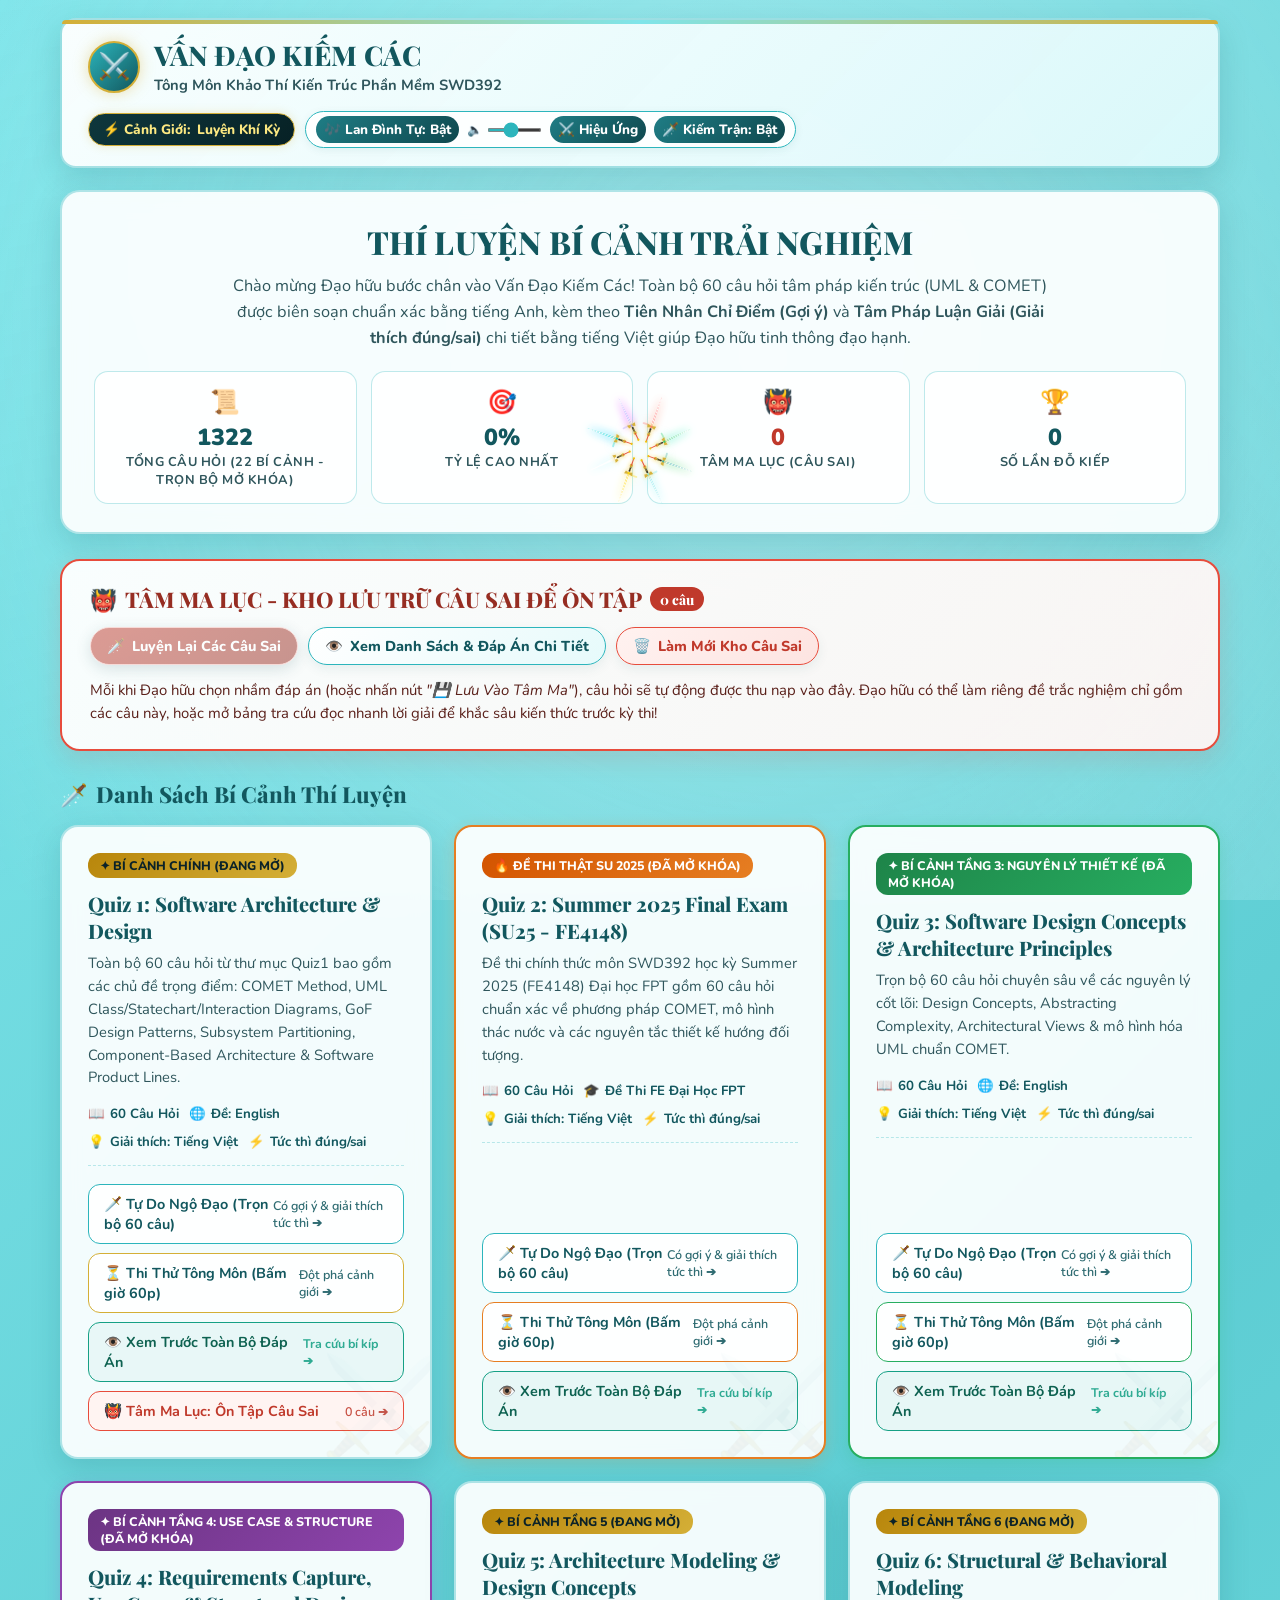
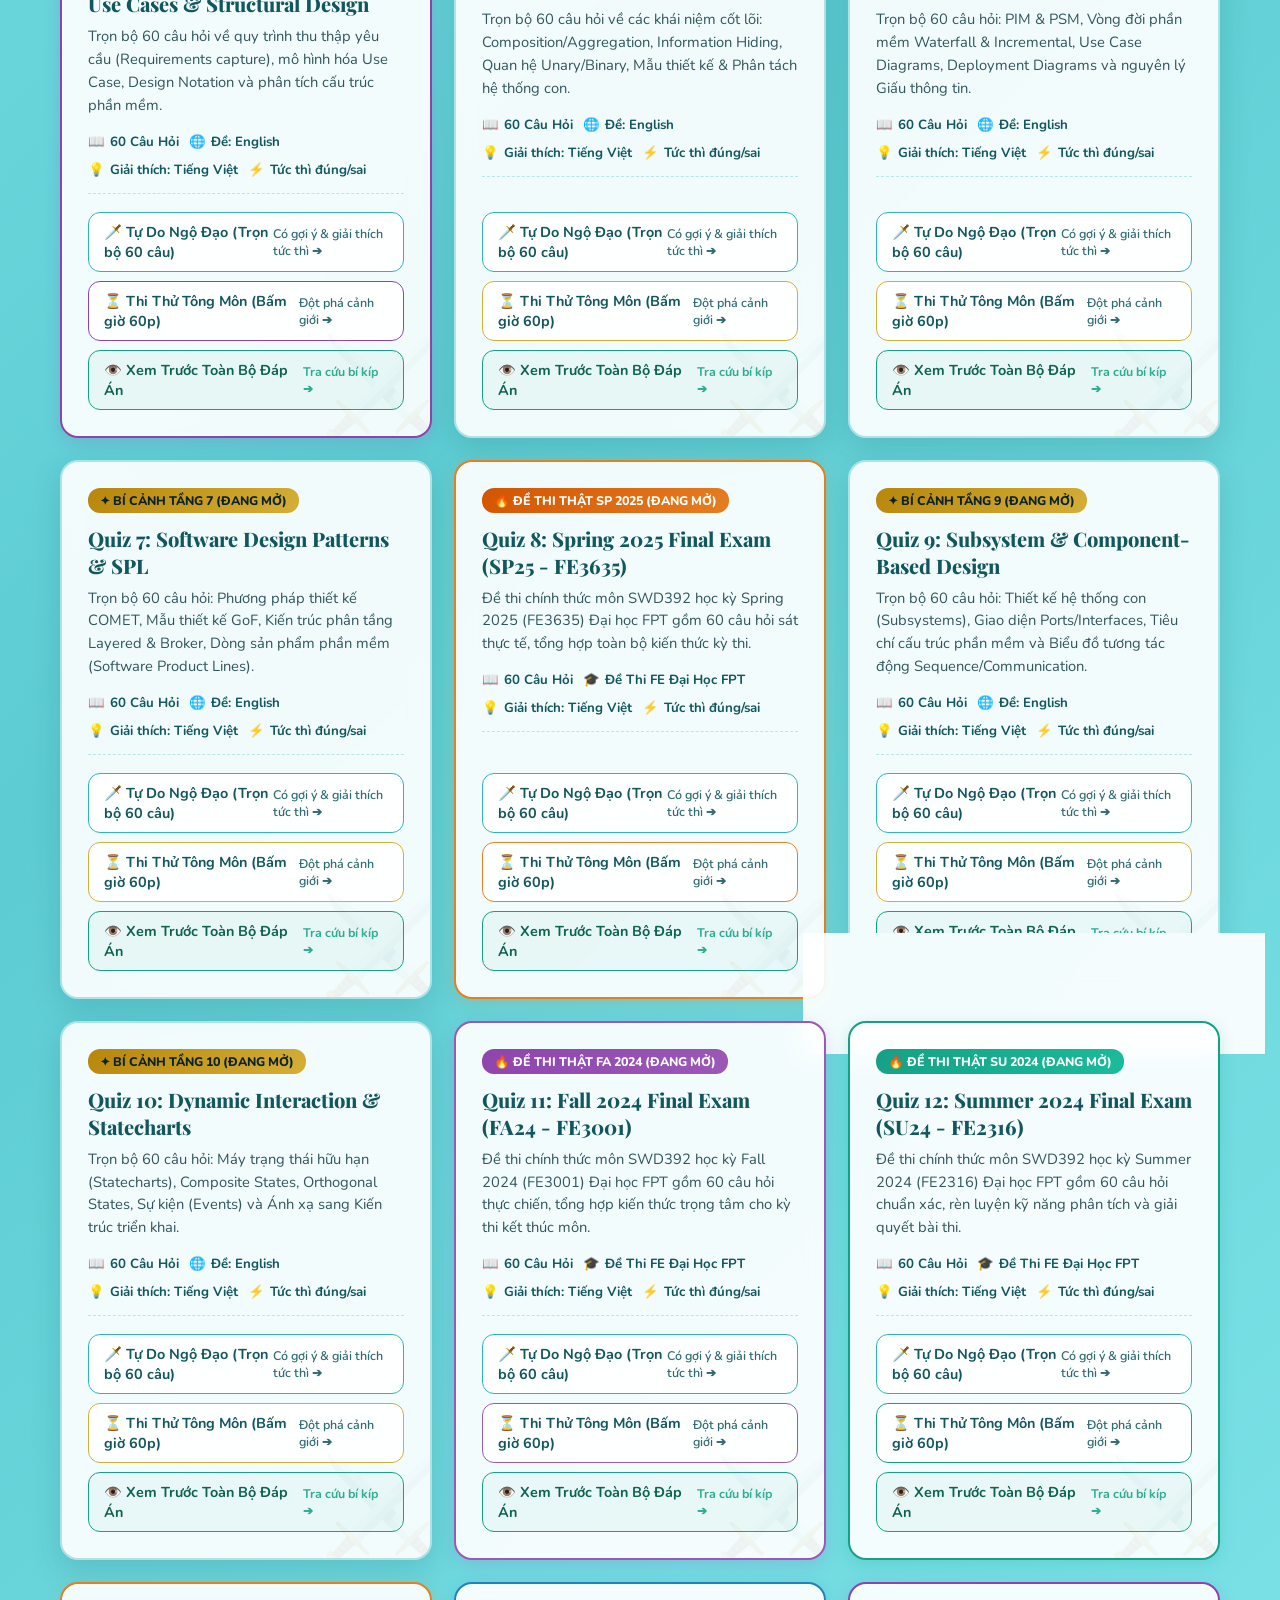
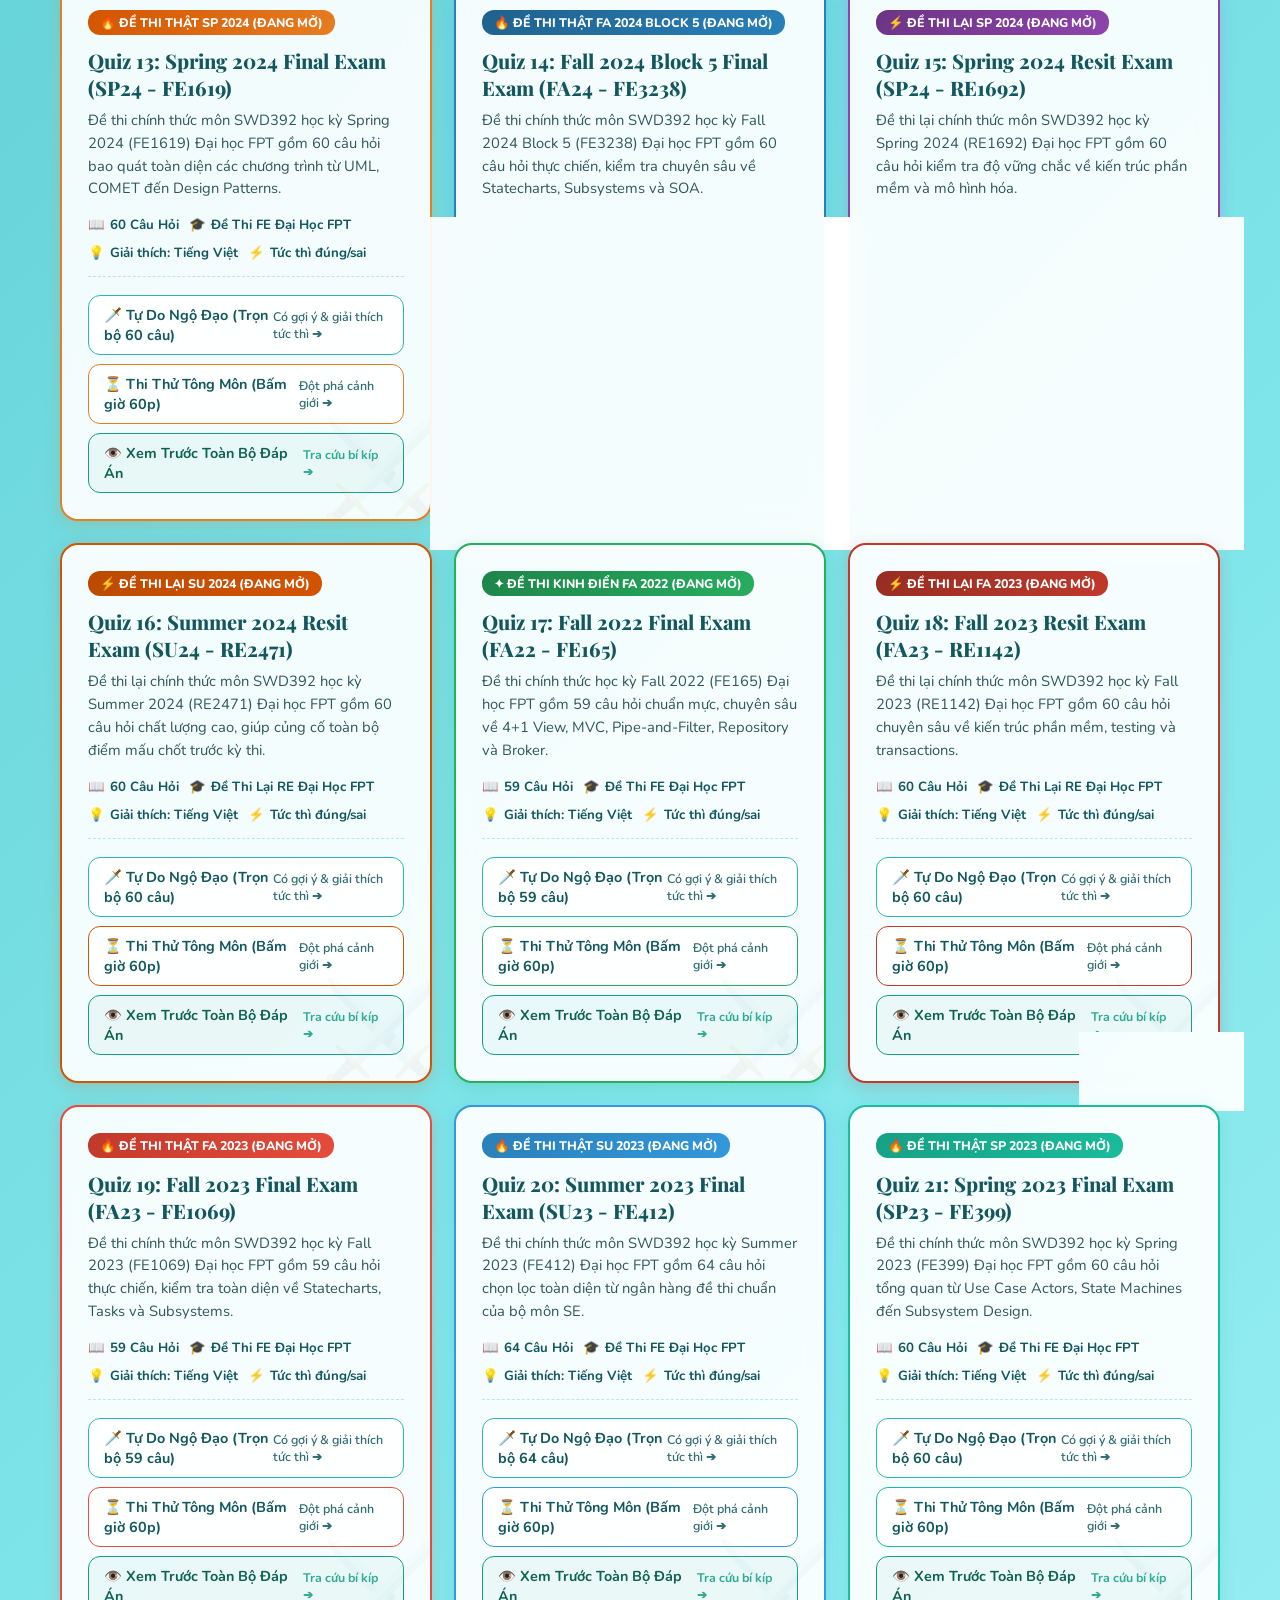
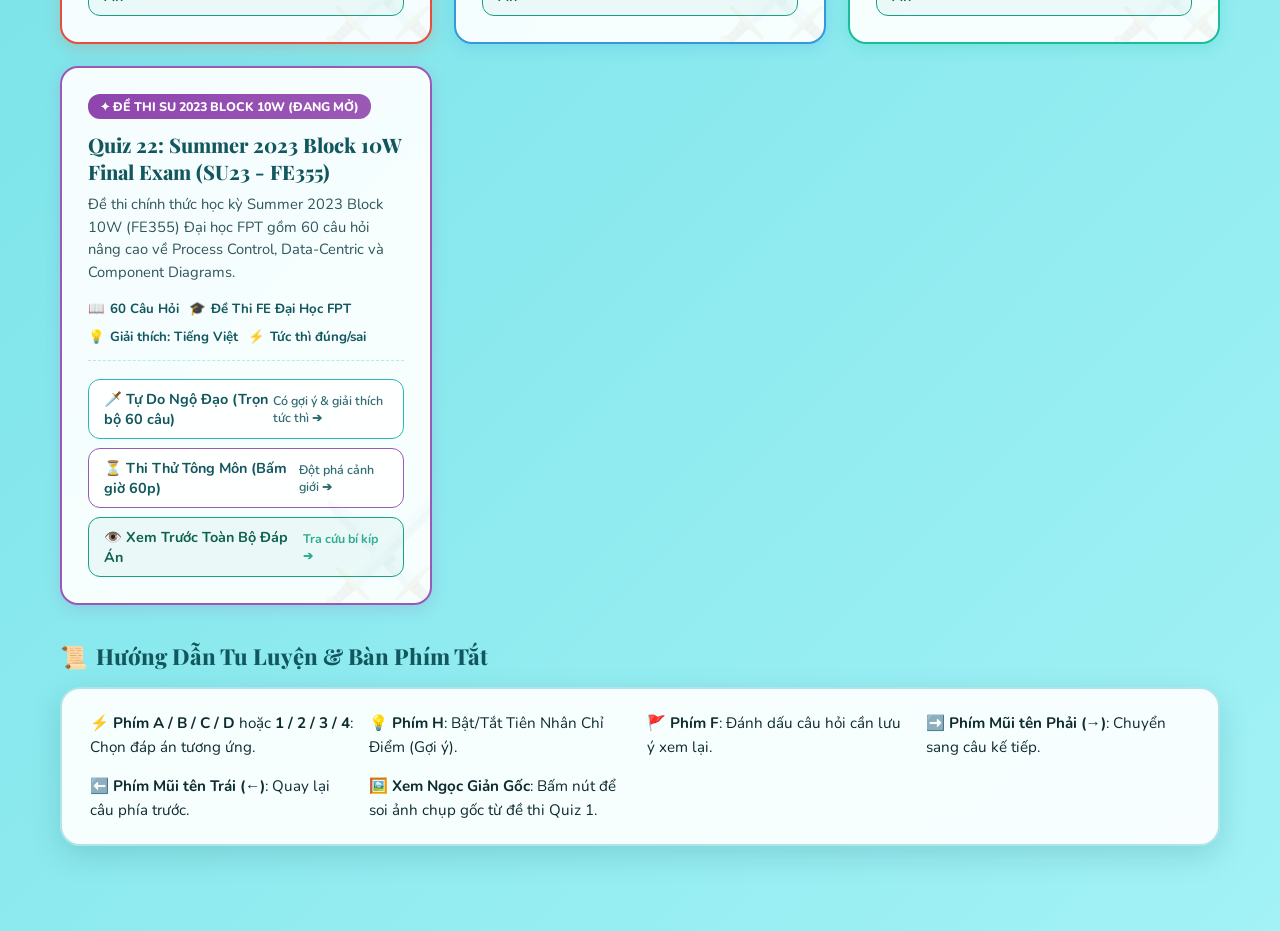
==== index.html @ 385ee8c2 "Initial commit" ====
<!DOCTYPE html>
<html lang="vi">
<head>
  <meta charset="UTF-8">
  <meta name="viewport" content="width=device-width, initial-scale=1.0">
  <title>Vấn Đạo Kiếm Các - SWD392 Quiz Tu Tiên</title>
  <link rel="stylesheet" href="style.css">
  <link rel="icon" href="data:image/svg+xml,<svg xmlns=%22http://www.w3.org/2000/svg%22 viewBox=%220 0 100 100%22><text y=%22.9em%22 font-size=%2290%22>🗡️</text></svg>">
</head>
<body>

  <!-- Spiritual Sky & Flying Swords -->
  <div class="sky-container">
    <div class="cloud-mist"></div>
    <div class="flying-sword sword-1"></div>
    <div class="flying-sword sword-2"></div>
    <div class="flying-sword sword-3"></div>
  </div>

  <div class="app-container">

    <!-- Header Portal Banner -->
    <header class="portal-header">
      <div class="sect-brand">
        <div class="sect-emblem">⚔️</div>
        <div class="sect-title">
          <h1>VẤN ĐẠO KIẾM CÁC</h1>
          <p>Tông Môn Khảo Thí Kiến Trúc Phần Mềm SWD392</p>
        </div>
      </div>
      <div class="header-actions">
        <span class="realm-badge" id="global-realm-badge">⚡ Cảnh Giới: <span id="user-realm-title">Luyện Khí Kỳ</span></span>
        <div class="audio-controls-group">
          <button class="btn-audio-mini" id="btn-bgm-toggle" title="Bật/Tắt Nhạc Nền: Lan Đình Tự 兰亭序 (Châu Kiệt Luân Instrumental)">
            <span id="bgm-icon">🎵</span> <span id="bgm-text">Lan Đình Tự: Bật</span>
          </button>
          <div class="volume-slider-wrap" title="Âm lượng nhạc nền">
            <span>🔈</span>
            <input type="range" class="volume-slider" id="bgm-vol-slider" min="0" max="1" step="0.05" value="0.35">
          </div>
          <button class="btn-audio-mini active" id="btn-sfx-toggle" title="Bật/Tắt Âm hiệu Kiếm Khí & Tiên Âm">
            <span>⚔️</span> <span id="sfx-text">Hiệu Ứng</span>
          </button>
          <button class="btn-audio-mini active" id="btn-sword-cursor-toggle" title="Bật/Tắt Hiệu Ứng Vạn Kiếm Quy Tông Theo Chuột">
            <span id="sword-cursor-icon">🗡️</span> <span id="sword-cursor-text">Kiếm Trận</span>
          </button>
        </div>
      </div>
    </header>

    <!-- Hero Cultivation Section -->
    <section class="portal-hero">
      <h2>THÍ LUYỆN BÍ CẢNH TRẢI NGHIỆM</h2>
      <p>
        Chào mừng Đạo hữu bước chân vào Vấn Đạo Kiếm Các! Toàn bộ 60 câu hỏi tâm pháp kiến trúc (UML & COMET) 
        được biên soạn chuẩn xác bằng tiếng Anh, kèm theo <strong>Tiên Nhân Chỉ Điểm (Gợi ý)</strong> 
        và <strong>Tâm Pháp Luận Giải (Giải thích đúng/sai)</strong> chi tiết bằng tiếng Việt giúp Đạo hữu tinh thông đạo hạnh.
      </p>

      <!-- Stats Board -->
      <div class="stats-board">
        <div class="stat-card">
          <div class="stat-icon">📜</div>
          <div class="stat-value" id="stat-total-questions">1322</div>
          <div class="stat-label">Tổng Câu Hỏi (22 Bí Cảnh - Trọn Bộ Mở Khóa)</div>
        </div>
        <div class="stat-card">
          <div class="stat-icon">🎯</div>
          <div class="stat-value" id="stat-highest-score">0%</div>
          <div class="stat-label">Tỷ Lệ Cao Nhất</div>
        </div>
        <div class="stat-card">
          <div class="stat-icon">👹</div>
          <div class="stat-value" id="stat-wrong-count" style="color: #c0392b;">0</div>
          <div class="stat-label">Tâm Ma Lục (Câu Sai)</div>
        </div>
        <div class="stat-card">
          <div class="stat-icon">🏆</div>
          <div class="stat-value" id="stat-completed-times">0</div>
          <div class="stat-label">Số Lần Đỗ Kiếp</div>
        </div>
      </div>
    </section>

    <!-- DEDICATED SECTION: TÂM MA LỤC - KHO LƯU TRỮ VÀ ÔN TẬP CÂU SAI -->
    <section class="wrong-questions-section" id="wrong-questions-hub">
      <div class="wrong-section-header">
        <div class="wrong-section-title">
          <span>👹</span> TÂM MA LỤC - KHO LƯU TRỮ CÂU SAI ĐỂ ÔN TẬP
          <span class="wrong-count-badge" id="wrong-count-header">0 câu</span>
        </div>
        <div class="wrong-actions-bar">
          <a href="quiz.html?quiz=1&mode=review" class="btn-cultivation primary" id="btn-start-review" style="background: linear-gradient(135deg, #c0392b, #962d22); border-color: #f5b7b1;">
            <span>🗡️</span> Luyện Lại Các Câu Sai
          </a>
          <button class="btn-cultivation" id="btn-open-wrong-modal">
            <span>👁️</span> Xem Danh Sách & Đáp Án Chi Tiết
          </button>
          <button class="btn-cultivation danger" id="btn-clear-wrong-list" title="Xóa toàn bộ câu hỏi trong danh sách câu sai">
            <span>🗑️</span> Làm Mới Kho Câu Sai
          </button>
        </div>
      </div>
      <p style="font-size: 0.93rem; color: #5a201a; line-height: 1.55;">
        Mỗi khi Đạo hữu chọn nhầm đáp án (hoặc nhấn nút <em>"💾 Lưu Vào Tâm Ma"</em>), câu hỏi sẽ tự động được thu nạp vào đây. 
        Đạo hữu có thể làm riêng đề trắc nghiệm chỉ gồm các câu này, hoặc mở bảng tra cứu đọc nhanh lời giải để khắc sâu kiến thức trước kỳ thi!
      </p>
    </section>

    <!-- Quiz Selection Grid -->
    <div class="section-title">
      <h3><span>🗡️</span> Danh Sách Bí Cảnh Thí Luyện</h3>
    </div>

    <div class="quiz-grid">

      <!-- Quiz 1 Card -->
      <div class="quiz-card">
        <div>
          <span class="quiz-card-badge gold">✦ BÍ CẢNH CHÍNH (ĐANG MỞ)</span>
          <h4>Quiz 1: Software Architecture & Design</h4>
          <p class="quiz-desc">
            Toàn bộ 60 câu hỏi từ thư mục Quiz1 bao gồm các chủ đề trọng điểm: COMET Method, UML Class/Statechart/Interaction Diagrams, 
            GoF Design Patterns, Subsystem Partitioning, Component-Based Architecture & Software Product Lines.
          </p>

          <div class="quiz-meta">
            <span class="meta-item"><span>📖</span> 60 Câu Hỏi</span>
            <span class="meta-item"><span>🌐</span> Đề: English</span>
            <span class="meta-item"><span>💡</span> Giải thích: Tiếng Việt</span>
            <span class="meta-item"><span>⚡</span> Tức thì đúng/sai</span>
          </div>
        </div>

        <div class="quiz-modes-list">
          <a href="quiz.html?quiz=1&mode=practice&part=all" class="quiz-mode-btn">
            <span>🗡️ Tự Do Ngộ Đạo (Trọn bộ 60 câu)</span>
            <small>Có gợi ý & giải thích tức thì ➔</small>
          </a>
          <a href="quiz.html?quiz=1&mode=exam&part=all" class="quiz-mode-btn" style="border-color: #d4af37;">
            <span>⏳ Thi Thử Tông Môn (Bấm giờ 60p)</span>
            <small>Đột phá cảnh giới ➔</small>
          </a>
          <a href="quiz.html?quiz=1&mode=answers" class="quiz-mode-btn btn-preview-answers" data-quiz="1" style="border-color: #16a085; background: rgba(22, 160, 133, 0.05); color: #0e6251;">
            <span>👁️ Xem Trước Toàn Bộ Đáp Án</span>
            <small style="color: #16a085; font-weight: 700;">Tra cứu bí kíp ➔</small>
          </a>
          <a href="quiz.html?quiz=1&mode=review" class="quiz-mode-btn" id="btn-review-wrong-hub" style="background: #fff4f2; border-color: #e74c3c; color: #c0392b;">
            <span>👹 Tâm Ma Lục: Ôn Tập Câu Sai</span>
            <small id="hub-wrong-badge">0 câu ➔</small>
          </a>
        </div>
      </div>

      <!-- Quiz 2 Card -->
      <div class="quiz-card" style="border-color: #e67e22; box-shadow: 0 4px 16px rgba(230, 126, 34, 0.2);">
        <div>
          <span class="quiz-card-badge" style="background: linear-gradient(135deg, #d35400, #e67e22); color: #fff;">🔥 ĐỀ THI THẬT SU 2025 (ĐÃ MỞ KHÓA)</span>
          <h4>Quiz 2: Summer 2025 Final Exam (SU25 - FE4148)</h4>
          <p class="quiz-desc">
            Đề thi chính thức môn SWD392 học kỳ Summer 2025 (FE4148) Đại học FPT gồm 60 câu hỏi chuẩn xác về phương pháp COMET, mô hình thác nước và các nguyên tắc thiết kế hướng đối tượng.
          </p>

          <div class="quiz-meta">
            <span class="meta-item"><span>📖</span> 60 Câu Hỏi</span>
            <span class="meta-item"><span>🎓</span> Đề Thi FE Đại Học FPT</span>
            <span class="meta-item"><span>💡</span> Giải thích: Tiếng Việt</span>
            <span class="meta-item"><span>⚡</span> Tức thì đúng/sai</span>
          </div>
        </div>

        <div class="quiz-modes-list">
          <a href="quiz.html?quiz=2&mode=practice&part=all" class="quiz-mode-btn">
            <span>🗡️ Tự Do Ngộ Đạo (Trọn bộ 60 câu)</span>
            <small>Có gợi ý & giải thích tức thì ➔</small>
          </a>
          <a href="quiz.html?quiz=2&mode=exam&part=all" class="quiz-mode-btn" style="border-color: #e67e22;">
            <span>⏳ Thi Thử Tông Môn (Bấm giờ 60p)</span>
            <small>Đột phá cảnh giới ➔</small>
          </a>
          <a href="quiz.html?quiz=2&mode=answers" class="quiz-mode-btn btn-preview-answers" data-quiz="2" style="border-color: #16a085; background: rgba(22, 160, 133, 0.05); color: #0e6251;">
            <span>👁️ Xem Trước Toàn Bộ Đáp Án</span>
            <small style="color: #16a085; font-weight: 700;">Tra cứu bí kíp ➔</small>
          </a>
        </div>
      </div>

      <!-- Quiz 3 Card -->
      <div class="quiz-card" style="border-color: #27ae60; box-shadow: 0 4px 16px rgba(39, 174, 96, 0.2);">
        <div>
          <span class="quiz-card-badge" style="background: linear-gradient(135deg, #1e8449, #27ae60); color: #fff;">✦ BÍ CẢNH TẦNG 3: NGUYÊN LÝ THIẾT KẾ (ĐÃ MỞ KHÓA)</span>
          <h4>Quiz 3: Software Design Concepts & Architecture Principles</h4>
          <p class="quiz-desc">
            Trọn bộ 60 câu hỏi chuyên sâu về các nguyên lý cốt lõi: Design Concepts, Abstracting Complexity, Architectural Views & mô hình hóa UML chuẩn COMET.
          </p>

          <div class="quiz-meta">
            <span class="meta-item"><span>📖</span> 60 Câu Hỏi</span>
            <span class="meta-item"><span>🌐</span> Đề: English</span>
            <span class="meta-item"><span>💡</span> Giải thích: Tiếng Việt</span>
            <span class="meta-item"><span>⚡</span> Tức thì đúng/sai</span>
          </div>
        </div>

        <div class="quiz-modes-list">
          <a href="quiz.html?quiz=3&mode=practice&part=all" class="quiz-mode-btn">
            <span>🗡️ Tự Do Ngộ Đạo (Trọn bộ 60 câu)</span>
            <small>Có gợi ý & giải thích tức thì ➔</small>
          </a>
          <a href="quiz.html?quiz=3&mode=exam&part=all" class="quiz-mode-btn" style="border-color: #27ae60;">
            <span>⏳ Thi Thử Tông Môn (Bấm giờ 60p)</span>
            <small>Đột phá cảnh giới ➔</small>
          </a>
          <a href="quiz.html?quiz=3&mode=answers" class="quiz-mode-btn btn-preview-answers" data-quiz="3" style="border-color: #16a085; background: rgba(22, 160, 133, 0.05); color: #0e6251;">
            <span>👁️ Xem Trước Toàn Bộ Đáp Án</span>
            <small style="color: #16a085; font-weight: 700;">Tra cứu bí kíp ➔</small>
          </a>
        </div>
      </div>

      <!-- Quiz 4 Card -->
      <div class="quiz-card" style="border-color: #8e44ad; box-shadow: 0 4px 16px rgba(142, 68, 173, 0.2);">
        <div>
          <span class="quiz-card-badge" style="background: linear-gradient(135deg, #6c3483, #8e44ad); color: #fff;">✦ BÍ CẢNH TẦNG 4: USE CASE & STRUCTURE (ĐÃ MỞ KHÓA)</span>
          <h4>Quiz 4: Requirements Capture, Use Cases & Structural Design</h4>
          <p class="quiz-desc">
            Trọn bộ 60 câu hỏi về quy trình thu thập yêu cầu (Requirements capture), mô hình hóa Use Case, Design Notation và phân tích cấu trúc phần mềm.
          </p>

          <div class="quiz-meta">
            <span class="meta-item"><span>📖</span> 60 Câu Hỏi</span>
            <span class="meta-item"><span>🌐</span> Đề: English</span>
            <span class="meta-item"><span>💡</span> Giải thích: Tiếng Việt</span>
            <span class="meta-item"><span>⚡</span> Tức thì đúng/sai</span>
          </div>
        </div>

        <div class="quiz-modes-list">
          <a href="quiz.html?quiz=4&mode=practice&part=all" class="quiz-mode-btn">
            <span>🗡️ Tự Do Ngộ Đạo (Trọn bộ 60 câu)</span>
            <small>Có gợi ý & giải thích tức thì ➔</small>
          </a>
          <a href="quiz.html?quiz=4&mode=exam&part=all" class="quiz-mode-btn" style="border-color: #8e44ad;">
            <span>⏳ Thi Thử Tông Môn (Bấm giờ 60p)</span>
            <small>Đột phá cảnh giới ➔</small>
          </a>
          <a href="quiz.html?quiz=4&mode=answers" class="quiz-mode-btn btn-preview-answers" data-quiz="4" style="border-color: #16a085; background: rgba(22, 160, 133, 0.05); color: #0e6251;">
            <span>👁️ Xem Trước Toàn Bộ Đáp Án</span>
            <small style="color: #16a085; font-weight: 700;">Tra cứu bí kíp ➔</small>
          </a>
        </div>
      </div>

      <!-- Quiz 5 Card -->
      <div class="quiz-card">
        <div>
          <span class="quiz-card-badge gold">✦ BÍ CẢNH TẦNG 5 (ĐANG MỞ)</span>
          <h4>Quiz 5: Architecture Modeling & Design Concepts</h4>
          <p class="quiz-desc">
            Trọn bộ 60 câu hỏi về các khái niệm cốt lõi: Composition/Aggregation, Information Hiding, Quan hệ Unary/Binary, Mẫu thiết kế & Phân tách hệ thống con.
          </p>

          <div class="quiz-meta">
            <span class="meta-item"><span>📖</span> 60 Câu Hỏi</span>
            <span class="meta-item"><span>🌐</span> Đề: English</span>
            <span class="meta-item"><span>💡</span> Giải thích: Tiếng Việt</span>
            <span class="meta-item"><span>⚡</span> Tức thì đúng/sai</span>
          </div>
        </div>

        <div class="quiz-modes-list">
          <a href="quiz.html?quiz=5&mode=practice&part=all" class="quiz-mode-btn">
            <span>🗡️ Tự Do Ngộ Đạo (Trọn bộ 60 câu)</span>
            <small>Có gợi ý & giải thích tức thì ➔</small>
          </a>
          <a href="quiz.html?quiz=5&mode=exam&part=all" class="quiz-mode-btn" style="border-color: #d4af37;">
            <span>⏳ Thi Thử Tông Môn (Bấm giờ 60p)</span>
            <small>Đột phá cảnh giới ➔</small>
          </a>
          <a href="quiz.html?quiz=5&mode=answers" class="quiz-mode-btn btn-preview-answers" data-quiz="5" style="border-color: #16a085; background: rgba(22, 160, 133, 0.05); color: #0e6251;">
            <span>👁️ Xem Trước Toàn Bộ Đáp Án</span>
            <small style="color: #16a085; font-weight: 700;">Tra cứu bí kíp ➔</small>
          </a>
        </div>
      </div>

      <!-- Quiz 6 Card -->
      <div class="quiz-card">
        <div>
          <span class="quiz-card-badge gold">✦ BÍ CẢNH TẦNG 6 (ĐANG MỞ)</span>
          <h4>Quiz 6: Structural & Behavioral Modeling</h4>
          <p class="quiz-desc">
            Trọn bộ 60 câu hỏi: PIM & PSM, Vòng đời phần mềm Waterfall & Incremental, Use Case Diagrams, Deployment Diagrams và nguyên lý Giấu thông tin.
          </p>

          <div class="quiz-meta">
            <span class="meta-item"><span>📖</span> 60 Câu Hỏi</span>
            <span class="meta-item"><span>🌐</span> Đề: English</span>
            <span class="meta-item"><span>💡</span> Giải thích: Tiếng Việt</span>
            <span class="meta-item"><span>⚡</span> Tức thì đúng/sai</span>
          </div>
        </div>

        <div class="quiz-modes-list">
          <a href="quiz.html?quiz=6&mode=practice&part=all" class="quiz-mode-btn">
            <span>🗡️ Tự Do Ngộ Đạo (Trọn bộ 60 câu)</span>
            <small>Có gợi ý & giải thích tức thì ➔</small>
          </a>
          <a href="quiz.html?quiz=6&mode=exam&part=all" class="quiz-mode-btn" style="border-color: #d4af37;">
            <span>⏳ Thi Thử Tông Môn (Bấm giờ 60p)</span>
            <small>Đột phá cảnh giới ➔</small>
          </a>
          <a href="quiz.html?quiz=6&mode=answers" class="quiz-mode-btn btn-preview-answers" data-quiz="6" style="border-color: #16a085; background: rgba(22, 160, 133, 0.05); color: #0e6251;">
            <span>👁️ Xem Trước Toàn Bộ Đáp Án</span>
            <small style="color: #16a085; font-weight: 700;">Tra cứu bí kíp ➔</small>
          </a>
        </div>
      </div>

      <!-- Quiz 7 Card -->
      <div class="quiz-card">
        <div>
          <span class="quiz-card-badge gold">✦ BÍ CẢNH TẦNG 7 (ĐANG MỞ)</span>
          <h4>Quiz 7: Software Design Patterns & SPL</h4>
          <p class="quiz-desc">
            Trọn bộ 60 câu hỏi: Phương pháp thiết kế COMET, Mẫu thiết kế GoF, Kiến trúc phân tầng Layered & Broker, Dòng sản phẩm phần mềm (Software Product Lines).
          </p>

          <div class="quiz-meta">
            <span class="meta-item"><span>📖</span> 60 Câu Hỏi</span>
            <span class="meta-item"><span>🌐</span> Đề: English</span>
            <span class="meta-item"><span>💡</span> Giải thích: Tiếng Việt</span>
            <span class="meta-item"><span>⚡</span> Tức thì đúng/sai</span>
          </div>
        </div>

        <div class="quiz-modes-list">
          <a href="quiz.html?quiz=7&mode=practice&part=all" class="quiz-mode-btn">
            <span>🗡️ Tự Do Ngộ Đạo (Trọn bộ 60 câu)</span>
            <small>Có gợi ý & giải thích tức thì ➔</small>
          </a>
          <a href="quiz.html?quiz=7&mode=exam&part=all" class="quiz-mode-btn" style="border-color: #d4af37;">
            <span>⏳ Thi Thử Tông Môn (Bấm giờ 60p)</span>
            <small>Đột phá cảnh giới ➔</small>
          </a>
          <a href="quiz.html?quiz=7&mode=answers" class="quiz-mode-btn btn-preview-answers" data-quiz="7" style="border-color: #16a085; background: rgba(22, 160, 133, 0.05); color: #0e6251;">
            <span>👁️ Xem Trước Toàn Bộ Đáp Án</span>
            <small style="color: #16a085; font-weight: 700;">Tra cứu bí kíp ➔</small>
          </a>
        </div>
      </div>

      <!-- Quiz 8 Card -->
      <div class="quiz-card" style="border-color: #e67e22; box-shadow: 0 4px 16px rgba(230, 126, 34, 0.2);">
        <div>
          <span class="quiz-card-badge" style="background: linear-gradient(135deg, #d35400, #e67e22); color: #fff;">🔥 ĐỀ THI THẬT SP 2025 (ĐANG MỞ)</span>
          <h4>Quiz 8: Spring 2025 Final Exam (SP25 - FE3635)</h4>
          <p class="quiz-desc">
            Đề thi chính thức môn SWD392 học kỳ Spring 2025 (FE3635) Đại học FPT gồm 60 câu hỏi sát thực tế, tổng hợp toàn bộ kiến thức kỳ thi.
          </p>

          <div class="quiz-meta">
            <span class="meta-item"><span>📖</span> 60 Câu Hỏi</span>
            <span class="meta-item"><span>🎓</span> Đề Thi FE Đại Học FPT</span>
            <span class="meta-item"><span>💡</span> Giải thích: Tiếng Việt</span>
            <span class="meta-item"><span>⚡</span> Tức thì đúng/sai</span>
          </div>
        </div>

        <div class="quiz-modes-list">
          <a href="quiz.html?quiz=8&mode=practice&part=all" class="quiz-mode-btn">
            <span>🗡️ Tự Do Ngộ Đạo (Trọn bộ 60 câu)</span>
            <small>Có gợi ý & giải thích tức thì ➔</small>
          </a>
          <a href="quiz.html?quiz=8&mode=exam&part=all" class="quiz-mode-btn" style="border-color: #e67e22;">
            <span>⏳ Thi Thử Tông Môn (Bấm giờ 60p)</span>
            <small>Đột phá cảnh giới ➔</small>
          </a>
          <a href="quiz.html?quiz=8&mode=answers" class="quiz-mode-btn btn-preview-answers" data-quiz="8" style="border-color: #16a085; background: rgba(22, 160, 133, 0.05); color: #0e6251;">
            <span>👁️ Xem Trước Toàn Bộ Đáp Án</span>
            <small style="color: #16a085; font-weight: 700;">Tra cứu bí kíp ➔</small>
          </a>
        </div>
      </div>

      <!-- Quiz 9 Card -->
      <div class="quiz-card">
        <div>
          <span class="quiz-card-badge gold">✦ BÍ CẢNH TẦNG 9 (ĐANG MỞ)</span>
          <h4>Quiz 9: Subsystem & Component-Based Design</h4>
          <p class="quiz-desc">
            Trọn bộ 60 câu hỏi: Thiết kế hệ thống con (Subsystems), Giao diện Ports/Interfaces, Tiêu chí cấu trúc phần mềm và Biểu đồ tương tác động Sequence/Communication.
          </p>

          <div class="quiz-meta">
            <span class="meta-item"><span>📖</span> 60 Câu Hỏi</span>
            <span class="meta-item"><span>🌐</span> Đề: English</span>
            <span class="meta-item"><span>💡</span> Giải thích: Tiếng Việt</span>
            <span class="meta-item"><span>⚡</span> Tức thì đúng/sai</span>
          </div>
        </div>

        <div class="quiz-modes-list">
          <a href="quiz.html?quiz=9&mode=practice&part=all" class="quiz-mode-btn">
            <span>🗡️ Tự Do Ngộ Đạo (Trọn bộ 60 câu)</span>
            <small>Có gợi ý & giải thích tức thì ➔</small>
          </a>
          <a href="quiz.html?quiz=9&mode=exam&part=all" class="quiz-mode-btn" style="border-color: #d4af37;">
            <span>⏳ Thi Thử Tông Môn (Bấm giờ 60p)</span>
            <small>Đột phá cảnh giới ➔</small>
          </a>
          <a href="quiz.html?quiz=9&mode=answers" class="quiz-mode-btn btn-preview-answers" data-quiz="9" style="border-color: #16a085; background: rgba(22, 160, 133, 0.05); color: #0e6251;">
            <span>👁️ Xem Trước Toàn Bộ Đáp Án</span>
            <small style="color: #16a085; font-weight: 700;">Tra cứu bí kíp ➔</small>
          </a>
        </div>
      </div>

      <!-- Quiz 10 Card -->
      <div class="quiz-card">
        <div>
          <span class="quiz-card-badge gold">✦ BÍ CẢNH TẦNG 10 (ĐANG MỞ)</span>
          <h4>Quiz 10: Dynamic Interaction & Statecharts</h4>
          <p class="quiz-desc">
            Trọn bộ 60 câu hỏi: Máy trạng thái hữu hạn (Statecharts), Composite States, Orthogonal States, Sự kiện (Events) và Ánh xạ sang Kiến trúc triển khai.
          </p>

          <div class="quiz-meta">
            <span class="meta-item"><span>📖</span> 60 Câu Hỏi</span>
            <span class="meta-item"><span>🌐</span> Đề: English</span>
            <span class="meta-item"><span>💡</span> Giải thích: Tiếng Việt</span>
            <span class="meta-item"><span>⚡</span> Tức thì đúng/sai</span>
          </div>
        </div>

        <div class="quiz-modes-list">
          <a href="quiz.html?quiz=10&mode=practice&part=all" class="quiz-mode-btn">
            <span>🗡️ Tự Do Ngộ Đạo (Trọn bộ 60 câu)</span>
            <small>Có gợi ý & giải thích tức thì ➔</small>
          </a>
          <a href="quiz.html?quiz=10&mode=exam&part=all" class="quiz-mode-btn" style="border-color: #d4af37;">
            <span>⏳ Thi Thử Tông Môn (Bấm giờ 60p)</span>
            <small>Đột phá cảnh giới ➔</small>
          </a>
          <a href="quiz.html?quiz=10&mode=answers" class="quiz-mode-btn btn-preview-answers" data-quiz="10" style="border-color: #16a085; background: rgba(22, 160, 133, 0.05); color: #0e6251;">
            <span>👁️ Xem Trước Toàn Bộ Đáp Án</span>
            <small style="color: #16a085; font-weight: 700;">Tra cứu bí kíp ➔</small>
          </a>
        </div>
      </div>

      <!-- Quiz 11 Card -->
      <div class="quiz-card" style="border-color: #9b59b6; box-shadow: 0 4px 16px rgba(155, 89, 182, 0.2);">
        <div>
          <span class="quiz-card-badge" style="background: linear-gradient(135deg, #8e44ad, #9b59b6); color: #fff;">🔥 ĐỀ THI THẬT FA 2024 (ĐANG MỞ)</span>
          <h4>Quiz 11: Fall 2024 Final Exam (FA24 - FE3001)</h4>
          <p class="quiz-desc">
            Đề thi chính thức môn SWD392 học kỳ Fall 2024 (FE3001) Đại học FPT gồm 60 câu hỏi thực chiến, tổng hợp kiến thức trọng tâm cho kỳ thi kết thúc môn.
          </p>

          <div class="quiz-meta">
            <span class="meta-item"><span>📖</span> 60 Câu Hỏi</span>
            <span class="meta-item"><span>🎓</span> Đề Thi FE Đại Học FPT</span>
            <span class="meta-item"><span>💡</span> Giải thích: Tiếng Việt</span>
            <span class="meta-item"><span>⚡</span> Tức thì đúng/sai</span>
          </div>
        </div>

        <div class="quiz-modes-list">
          <a href="quiz.html?quiz=11&mode=practice&part=all" class="quiz-mode-btn">
            <span>🗡️ Tự Do Ngộ Đạo (Trọn bộ 60 câu)</span>
            <small>Có gợi ý & giải thích tức thì ➔</small>
          </a>
          <a href="quiz.html?quiz=11&mode=exam&part=all" class="quiz-mode-btn" style="border-color: #9b59b6;">
            <span>⏳ Thi Thử Tông Môn (Bấm giờ 60p)</span>
            <small>Đột phá cảnh giới ➔</small>
          </a>
          <a href="quiz.html?quiz=11&mode=answers" class="quiz-mode-btn btn-preview-answers" data-quiz="11" style="border-color: #16a085; background: rgba(22, 160, 133, 0.05); color: #0e6251;">
            <span>👁️ Xem Trước Toàn Bộ Đáp Án</span>
            <small style="color: #16a085; font-weight: 700;">Tra cứu bí kíp ➔</small>
          </a>
        </div>
      </div>

      <!-- Quiz 12 Card -->
      <div class="quiz-card" style="border-color: #16a085; box-shadow: 0 4px 16px rgba(22, 160, 133, 0.2);">
        <div>
          <span class="quiz-card-badge" style="background: linear-gradient(135deg, #16a085, #1abc9c); color: #fff;">🔥 ĐỀ THI THẬT SU 2024 (ĐANG MỞ)</span>
          <h4>Quiz 12: Summer 2024 Final Exam (SU24 - FE2316)</h4>
          <p class="quiz-desc">
            Đề thi chính thức môn SWD392 học kỳ Summer 2024 (FE2316) Đại học FPT gồm 60 câu hỏi chuẩn xác, rèn luyện kỹ năng phân tích và giải quyết bài thi.
          </p>

          <div class="quiz-meta">
            <span class="meta-item"><span>📖</span> 60 Câu Hỏi</span>
            <span class="meta-item"><span>🎓</span> Đề Thi FE Đại Học FPT</span>
            <span class="meta-item"><span>💡</span> Giải thích: Tiếng Việt</span>
            <span class="meta-item"><span>⚡</span> Tức thì đúng/sai</span>
          </div>
        </div>

        <div class="quiz-modes-list">
          <a href="quiz.html?quiz=12&mode=practice&part=all" class="quiz-mode-btn">
            <span>🗡️ Tự Do Ngộ Đạo (Trọn bộ 60 câu)</span>
            <small>Có gợi ý & giải thích tức thì ➔</small>
          </a>
          <a href="quiz.html?quiz=12&mode=exam&part=all" class="quiz-mode-btn" style="border-color: #16a085;">
            <span>⏳ Thi Thử Tông Môn (Bấm giờ 60p)</span>
            <small>Đột phá cảnh giới ➔</small>
          </a>
          <a href="quiz.html?quiz=12&mode=answers" class="quiz-mode-btn btn-preview-answers" data-quiz="12" style="border-color: #16a085; background: rgba(22, 160, 133, 0.05); color: #0e6251;">
            <span>👁️ Xem Trước Toàn Bộ Đáp Án</span>
            <small style="color: #16a085; font-weight: 700;">Tra cứu bí kíp ➔</small>
          </a>
        </div>
      </div>

      <!-- Quiz 13 Card -->
      <div class="quiz-card" style="border-color: #e67e22; box-shadow: 0 4px 16px rgba(230, 126, 34, 0.2);">
        <div>
          <span class="quiz-card-badge" style="background: linear-gradient(135deg, #d35400, #e67e22); color: #fff;">🔥 ĐỀ THI THẬT SP 2024 (ĐANG MỞ)</span>
          <h4>Quiz 13: Spring 2024 Final Exam (SP24 - FE1619)</h4>
          <p class="quiz-desc">
            Đề thi chính thức môn SWD392 học kỳ Spring 2024 (FE1619) Đại học FPT gồm 60 câu hỏi bao quát toàn diện các chương trình từ UML, COMET đến Design Patterns.
          </p>

          <div class="quiz-meta">
            <span class="meta-item"><span>📖</span> 60 Câu Hỏi</span>
            <span class="meta-item"><span>🎓</span> Đề Thi FE Đại Học FPT</span>
            <span class="meta-item"><span>💡</span> Giải thích: Tiếng Việt</span>
            <span class="meta-item"><span>⚡</span> Tức thì đúng/sai</span>
          </div>
        </div>

        <div class="quiz-modes-list">
          <a href="quiz.html?quiz=13&mode=practice&part=all" class="quiz-mode-btn">
            <span>🗡️ Tự Do Ngộ Đạo (Trọn bộ 60 câu)</span>
            <small>Có gợi ý & giải thích tức thì ➔</small>
          </a>
          <a href="quiz.html?quiz=13&mode=exam&part=all" class="quiz-mode-btn" style="border-color: #e67e22;">
            <span>⏳ Thi Thử Tông Môn (Bấm giờ 60p)</span>
            <small>Đột phá cảnh giới ➔</small>
          </a>
          <a href="quiz.html?quiz=13&mode=answers" class="quiz-mode-btn btn-preview-answers" data-quiz="13" style="border-color: #16a085; background: rgba(22, 160, 133, 0.05); color: #0e6251;">
            <span>👁️ Xem Trước Toàn Bộ Đáp Án</span>
            <small style="color: #16a085; font-weight: 700;">Tra cứu bí kíp ➔</small>
          </a>
        </div>
      </div>

      <!-- Quiz 14 Card -->
      <div class="quiz-card" style="border-color: #2980b9; box-shadow: 0 4px 16px rgba(41, 128, 185, 0.2);">
        <div>
          <span class="quiz-card-badge" style="background: linear-gradient(135deg, #1f618d, #2980b9); color: #fff;">🔥 ĐỀ THI THẬT FA 2024 BLOCK 5 (ĐANG MỞ)</span>
          <h4>Quiz 14: Fall 2024 Block 5 Final Exam (FA24 - FE3238)</h4>
          <p class="quiz-desc">
            Đề thi chính thức môn SWD392 học kỳ Fall 2024 Block 5 (FE3238) Đại học FPT gồm 60 câu hỏi thực chiến, kiểm tra chuyên sâu về Statecharts, Subsystems và SOA.
          </p>

          <div class="quiz-meta">
            <span class="meta-item"><span>📖</span> 60 Câu Hỏi</span>
            <span class="meta-item"><span>🎓</span> Đề Thi FE Đại Học FPT</span>
            <span class="meta-item"><span>💡</span> Giải thích: Tiếng Việt</span>
            <span class="meta-item"><span>⚡</span> Tức thì đúng/sai</span>
          </div>
        </div>

        <div class="quiz-modes-list">
          <a href="quiz.html?quiz=14&mode=practice&part=all" class="quiz-mode-btn">
            <span>🗡️ Tự Do Ngộ Đạo (Trọn bộ 60 câu)</span>
            <small>Có gợi ý & giải thích tức thì ➔</small>
          </a>
          <a href="quiz.html?quiz=14&mode=exam&part=all" class="quiz-mode-btn" style="border-color: #2980b9;">
            <span>⏳ Thi Thử Tông Môn (Bấm giờ 60p)</span>
            <small>Đột phá cảnh giới ➔</small>
          </a>
          <a href="quiz.html?quiz=14&mode=answers" class="quiz-mode-btn btn-preview-answers" data-quiz="14" style="border-color: #16a085; background: rgba(22, 160, 133, 0.05); color: #0e6251;">
            <span>👁️ Xem Trước Toàn Bộ Đáp Án</span>
            <small style="color: #16a085; font-weight: 700;">Tra cứu bí kíp ➔</small>
          </a>
        </div>
      </div>

      <!-- Quiz 15 Card -->
      <div class="quiz-card" style="border-color: #8e44ad; box-shadow: 0 4px 16px rgba(142, 68, 173, 0.2);">
        <div>
          <span class="quiz-card-badge" style="background: linear-gradient(135deg, #6c3483, #8e44ad); color: #fff;">⚡ ĐỀ THI LẠI SP 2024 (ĐANG MỞ)</span>
          <h4>Quiz 15: Spring 2024 Resit Exam (SP24 - RE1692)</h4>
          <p class="quiz-desc">
            Đề thi lại chính thức môn SWD392 học kỳ Spring 2024 (RE1692) Đại học FPT gồm 60 câu hỏi kiểm tra độ vững chắc về kiến trúc phần mềm và mô hình hóa.
          </p>

          <div class="quiz-meta">
            <span class="meta-item"><span>📖</span> 60 Câu Hỏi</span>
            <span class="meta-item"><span>🎓</span> Đề Thi Lại RE Đại Học FPT</span>
            <span class="meta-item"><span>💡</span> Giải thích: Tiếng Việt</span>
            <span class="meta-item"><span>⚡</span> Tức thì đúng/sai</span>
          </div>
        </div>

        <div class="quiz-modes-list">
          <a href="quiz.html?quiz=15&mode=practice&part=all" class="quiz-mode-btn">
            <span>🗡️ Tự Do Ngộ Đạo (Trọn bộ 60 câu)</span>
            <small>Có gợi ý & giải thích tức thì ➔</small>
          </a>
          <a href="quiz.html?quiz=15&mode=exam&part=all" class="quiz-mode-btn" style="border-color: #8e44ad;">
            <span>⏳ Thi Thử Tông Môn (Bấm giờ 60p)</span>
            <small>Đột phá cảnh giới ➔</small>
          </a>
          <a href="quiz.html?quiz=15&mode=answers" class="quiz-mode-btn btn-preview-answers" data-quiz="15" style="border-color: #16a085; background: rgba(22, 160, 133, 0.05); color: #0e6251;">
            <span>👁️ Xem Trước Toàn Bộ Đáp Án</span>
            <small style="color: #16a085; font-weight: 700;">Tra cứu bí kíp ➔</small>
          </a>
        </div>
      </div>

      <!-- Quiz 16 Card -->
      <div class="quiz-card" style="border-color: #d35400; box-shadow: 0 4px 16px rgba(211, 84, 0, 0.2);">
        <div>
          <span class="quiz-card-badge" style="background: linear-gradient(135deg, #ba4a00, #d35400); color: #fff;">⚡ ĐỀ THI LẠI SU 2024 (ĐANG MỞ)</span>
          <h4>Quiz 16: Summer 2024 Resit Exam (SU24 - RE2471)</h4>
          <p class="quiz-desc">
            Đề thi lại chính thức môn SWD392 học kỳ Summer 2024 (RE2471) Đại học FPT gồm 60 câu hỏi chất lượng cao, giúp củng cố toàn bộ điểm mấu chốt trước kỳ thi.
          </p>

          <div class="quiz-meta">
            <span class="meta-item"><span>📖</span> 60 Câu Hỏi</span>
            <span class="meta-item"><span>🎓</span> Đề Thi Lại RE Đại Học FPT</span>
            <span class="meta-item"><span>💡</span> Giải thích: Tiếng Việt</span>
            <span class="meta-item"><span>⚡</span> Tức thì đúng/sai</span>
          </div>
        </div>

        <div class="quiz-modes-list">
          <a href="quiz.html?quiz=16&mode=practice&part=all" class="quiz-mode-btn">
            <span>🗡️ Tự Do Ngộ Đạo (Trọn bộ 60 câu)</span>
            <small>Có gợi ý & giải thích tức thì ➔</small>
          </a>
          <a href="quiz.html?quiz=16&mode=exam&part=all" class="quiz-mode-btn" style="border-color: #d35400;">
            <span>⏳ Thi Thử Tông Môn (Bấm giờ 60p)</span>
            <small>Đột phá cảnh giới ➔</small>
          </a>
          <a href="quiz.html?quiz=16&mode=answers" class="quiz-mode-btn btn-preview-answers" data-quiz="16" style="border-color: #16a085; background: rgba(22, 160, 133, 0.05); color: #0e6251;">
            <span>👁️ Xem Trước Toàn Bộ Đáp Án</span>
            <small style="color: #16a085; font-weight: 700;">Tra cứu bí kíp ➔</small>
          </a>
        </div>
      </div>

      <!-- Quiz 17 Card -->
      <div class="quiz-card" style="border-color: #27ae60; box-shadow: 0 4px 16px rgba(39, 174, 96, 0.2);">
        <div>
          <span class="quiz-card-badge" style="background: linear-gradient(135deg, #1e8449, #27ae60); color: #fff;">✦ ĐỀ THI KINH ĐIỂN FA 2022 (ĐANG MỞ)</span>
          <h4>Quiz 17: Fall 2022 Final Exam (FA22 - FE165)</h4>
          <p class="quiz-desc">
            Đề thi chính thức học kỳ Fall 2022 (FE165) Đại học FPT gồm 59 câu hỏi chuẩn mực, chuyên sâu về 4+1 View, MVC, Pipe-and-Filter, Repository và Broker.
          </p>

          <div class="quiz-meta">
            <span class="meta-item"><span>📖</span> 59 Câu Hỏi</span>
            <span class="meta-item"><span>🎓</span> Đề Thi FE Đại Học FPT</span>
            <span class="meta-item"><span>💡</span> Giải thích: Tiếng Việt</span>
            <span class="meta-item"><span>⚡</span> Tức thì đúng/sai</span>
          </div>
        </div>

        <div class="quiz-modes-list">
          <a href="quiz.html?quiz=17&mode=practice&part=all" class="quiz-mode-btn">
            <span>🗡️ Tự Do Ngộ Đạo (Trọn bộ 59 câu)</span>
            <small>Có gợi ý & giải thích tức thì ➔</small>
          </a>
          <a href="quiz.html?quiz=17&mode=exam&part=all" class="quiz-mode-btn" style="border-color: #27ae60;">
            <span>⏳ Thi Thử Tông Môn (Bấm giờ 60p)</span>
            <small>Đột phá cảnh giới ➔</small>
          </a>
          <a href="quiz.html?quiz=17&mode=answers" class="quiz-mode-btn btn-preview-answers" data-quiz="17" style="border-color: #16a085; background: rgba(22, 160, 133, 0.05); color: #0e6251;">
            <span>👁️ Xem Trước Toàn Bộ Đáp Án</span>
            <small style="color: #16a085; font-weight: 700;">Tra cứu bí kíp ➔</small>
          </a>
        </div>
      </div>

      <!-- Quiz 18 Card -->
      <div class="quiz-card" style="border-color: #c0392b; box-shadow: 0 4px 16px rgba(192, 57, 43, 0.2);">
        <div>
          <span class="quiz-card-badge" style="background: linear-gradient(135deg, #962d22, #c0392b); color: #fff;">⚡ ĐỀ THI LẠI FA 2023 (ĐANG MỞ)</span>
          <h4>Quiz 18: Fall 2023 Resit Exam (FA23 - RE1142)</h4>
          <p class="quiz-desc">
            Đề thi lại chính thức môn SWD392 học kỳ Fall 2023 (RE1142) Đại học FPT gồm 60 câu hỏi chuyên sâu về kiến trúc phần mềm, testing và transactions.
          </p>

          <div class="quiz-meta">
            <span class="meta-item"><span>📖</span> 60 Câu Hỏi</span>
            <span class="meta-item"><span>🎓</span> Đề Thi Lại RE Đại Học FPT</span>
            <span class="meta-item"><span>💡</span> Giải thích: Tiếng Việt</span>
            <span class="meta-item"><span>⚡</span> Tức thì đúng/sai</span>
          </div>
        </div>

        <div class="quiz-modes-list">
          <a href="quiz.html?quiz=18&mode=practice&part=all" class="quiz-mode-btn">
            <span>🗡️ Tự Do Ngộ Đạo (Trọn bộ 60 câu)</span>
            <small>Có gợi ý & giải thích tức thì ➔</small>
          </a>
          <a href="quiz.html?quiz=18&mode=exam&part=all" class="quiz-mode-btn" style="border-color: #c0392b;">
            <span>⏳ Thi Thử Tông Môn (Bấm giờ 60p)</span>
            <small>Đột phá cảnh giới ➔</small>
          </a>
          <a href="quiz.html?quiz=18&mode=answers" class="quiz-mode-btn btn-preview-answers" data-quiz="18" style="border-color: #16a085; background: rgba(22, 160, 133, 0.05); color: #0e6251;">
            <span>👁️ Xem Trước Toàn Bộ Đáp Án</span>
            <small style="color: #16a085; font-weight: 700;">Tra cứu bí kíp ➔</small>
          </a>
        </div>
      </div>

      <!-- Quiz 19 Card -->
      <div class="quiz-card" style="border-color: #e74c3c; box-shadow: 0 4px 16px rgba(231, 76, 60, 0.2);">
        <div>
          <span class="quiz-card-badge" style="background: linear-gradient(135deg, #c0392b, #e74c3c); color: #fff;">🔥 ĐỀ THI THẬT FA 2023 (ĐANG MỞ)</span>
          <h4>Quiz 19: Fall 2023 Final Exam (FA23 - FE1069)</h4>
          <p class="quiz-desc">
            Đề thi chính thức môn SWD392 học kỳ Fall 2023 (FE1069) Đại học FPT gồm 59 câu hỏi thực chiến, kiểm tra toàn diện về Statecharts, Tasks và Subsystems.
          </p>

          <div class="quiz-meta">
            <span class="meta-item"><span>📖</span> 59 Câu Hỏi</span>
            <span class="meta-item"><span>🎓</span> Đề Thi FE Đại Học FPT</span>
            <span class="meta-item"><span>💡</span> Giải thích: Tiếng Việt</span>
            <span class="meta-item"><span>⚡</span> Tức thì đúng/sai</span>
          </div>
        </div>

        <div class="quiz-modes-list">
          <a href="quiz.html?quiz=19&mode=practice&part=all" class="quiz-mode-btn">
            <span>🗡️ Tự Do Ngộ Đạo (Trọn bộ 59 câu)</span>
            <small>Có gợi ý & giải thích tức thì ➔</small>
          </a>
          <a href="quiz.html?quiz=19&mode=exam&part=all" class="quiz-mode-btn" style="border-color: #e74c3c;">
            <span>⏳ Thi Thử Tông Môn (Bấm giờ 60p)</span>
            <small>Đột phá cảnh giới ➔</small>
          </a>
          <a href="quiz.html?quiz=19&mode=answers" class="quiz-mode-btn btn-preview-answers" data-quiz="19" style="border-color: #16a085; background: rgba(22, 160, 133, 0.05); color: #0e6251;">
            <span>👁️ Xem Trước Toàn Bộ Đáp Án</span>
            <small style="color: #16a085; font-weight: 700;">Tra cứu bí kíp ➔</small>
          </a>
        </div>
      </div>

      <!-- Quiz 20 Card -->
      <div class="quiz-card" style="border-color: #3498db; box-shadow: 0 4px 16px rgba(52, 152, 219, 0.2);">
        <div>
          <span class="quiz-card-badge" style="background: linear-gradient(135deg, #2980b9, #3498db); color: #fff;">🔥 ĐỀ THI THẬT SU 2023 (ĐANG MỞ)</span>
          <h4>Quiz 20: Summer 2023 Final Exam (SU23 - FE412)</h4>
          <p class="quiz-desc">
            Đề thi chính thức môn SWD392 học kỳ Summer 2023 (FE412) Đại học FPT gồm 64 câu hỏi chọn lọc toàn diện từ ngân hàng đề thi chuẩn của bộ môn SE.
          </p>

          <div class="quiz-meta">
            <span class="meta-item"><span>📖</span> 64 Câu Hỏi</span>
            <span class="meta-item"><span>🎓</span> Đề Thi FE Đại Học FPT</span>
            <span class="meta-item"><span>💡</span> Giải thích: Tiếng Việt</span>
            <span class="meta-item"><span>⚡</span> Tức thì đúng/sai</span>
          </div>
        </div>

        <div class="quiz-modes-list">
          <a href="quiz.html?quiz=20&mode=practice&part=all" class="quiz-mode-btn">
            <span>🗡️ Tự Do Ngộ Đạo (Trọn bộ 64 câu)</span>
            <small>Có gợi ý & giải thích tức thì ➔</small>
          </a>
          <a href="quiz.html?quiz=20&mode=exam&part=all" class="quiz-mode-btn" style="border-color: #3498db;">
            <span>⏳ Thi Thử Tông Môn (Bấm giờ 60p)</span>
            <small>Đột phá cảnh giới ➔</small>
          </a>
          <a href="quiz.html?quiz=20&mode=answers" class="quiz-mode-btn btn-preview-answers" data-quiz="20" style="border-color: #16a085; background: rgba(22, 160, 133, 0.05); color: #0e6251;">
            <span>👁️ Xem Trước Toàn Bộ Đáp Án</span>
            <small style="color: #16a085; font-weight: 700;">Tra cứu bí kíp ➔</small>
          </a>
        </div>
      </div>

      <!-- Quiz 21 Card -->
      <div class="quiz-card" style="border-color: #1abc9c; box-shadow: 0 4px 16px rgba(26, 188, 156, 0.2);">
        <div>
          <span class="quiz-card-badge" style="background: linear-gradient(135deg, #16a085, #1abc9c); color: #fff;">🔥 ĐỀ THI THẬT SP 2023 (ĐANG MỞ)</span>
          <h4>Quiz 21: Spring 2023 Final Exam (SP23 - FE399)</h4>
          <p class="quiz-desc">
            Đề thi chính thức môn SWD392 học kỳ Spring 2023 (FE399) Đại học FPT gồm 60 câu hỏi tổng quan từ Use Case Actors, State Machines đến Subsystem Design.
          </p>

          <div class="quiz-meta">
            <span class="meta-item"><span>📖</span> 60 Câu Hỏi</span>
            <span class="meta-item"><span>🎓</span> Đề Thi FE Đại Học FPT</span>
            <span class="meta-item"><span>💡</span> Giải thích: Tiếng Việt</span>
            <span class="meta-item"><span>⚡</span> Tức thì đúng/sai</span>
          </div>
        </div>

        <div class="quiz-modes-list">
          <a href="quiz.html?quiz=21&mode=practice&part=all" class="quiz-mode-btn">
            <span>🗡️ Tự Do Ngộ Đạo (Trọn bộ 60 câu)</span>
            <small>Có gợi ý & giải thích tức thì ➔</small>
          </a>
          <a href="quiz.html?quiz=21&mode=exam&part=all" class="quiz-mode-btn" style="border-color: #1abc9c;">
            <span>⏳ Thi Thử Tông Môn (Bấm giờ 60p)</span>
            <small>Đột phá cảnh giới ➔</small>
          </a>
          <a href="quiz.html?quiz=21&mode=answers" class="quiz-mode-btn btn-preview-answers" data-quiz="21" style="border-color: #16a085; background: rgba(22, 160, 133, 0.05); color: #0e6251;">
            <span>👁️ Xem Trước Toàn Bộ Đáp Án</span>
            <small style="color: #16a085; font-weight: 700;">Tra cứu bí kíp ➔</small>
          </a>
        </div>
      </div>

      <!-- Quiz 22 Card -->
      <div class="quiz-card" style="border-color: #9b59b6; box-shadow: 0 4px 16px rgba(155, 89, 182, 0.2);">
        <div>
          <span class="quiz-card-badge" style="background: linear-gradient(135deg, #8e44ad, #9b59b6); color: #fff;">✦ ĐỀ THI SU 2023 BLOCK 10W (ĐANG MỞ)</span>
          <h4>Quiz 22: Summer 2023 Block 10W Final Exam (SU23 - FE355)</h4>
          <p class="quiz-desc">
            Đề thi chính thức học kỳ Summer 2023 Block 10W (FE355) Đại học FPT gồm 60 câu hỏi nâng cao về Process Control, Data-Centric và Component Diagrams.
          </p>

          <div class="quiz-meta">
            <span class="meta-item"><span>📖</span> 60 Câu Hỏi</span>
            <span class="meta-item"><span>🎓</span> Đề Thi FE Đại Học FPT</span>
            <span class="meta-item"><span>💡</span> Giải thích: Tiếng Việt</span>
            <span class="meta-item"><span>⚡</span> Tức thì đúng/sai</span>
          </div>
        </div>

        <div class="quiz-modes-list">
          <a href="quiz.html?quiz=22&mode=practice&part=all" class="quiz-mode-btn">
            <span>🗡️ Tự Do Ngộ Đạo (Trọn bộ 60 câu)</span>
            <small>Có gợi ý & giải thích tức thì ➔</small>
          </a>
          <a href="quiz.html?quiz=22&mode=exam&part=all" class="quiz-mode-btn" style="border-color: #9b59b6;">
            <span>⏳ Thi Thử Tông Môn (Bấm giờ 60p)</span>
            <small>Đột phá cảnh giới ➔</small>
          </a>
          <a href="quiz.html?quiz=22&mode=answers" class="quiz-mode-btn btn-preview-answers" data-quiz="22" style="border-color: #16a085; background: rgba(22, 160, 133, 0.05); color: #0e6251;">
            <span>👁️ Xem Trước Toàn Bộ Đáp Án</span>
            <small style="color: #16a085; font-weight: 700;">Tra cứu bí kíp ➔</small>
          </a>
        </div>
      </div>

    </div>

    <!-- History & Guidelines -->
    <div class="section-title" style="margin-top: 36px;">
      <h3><span>📜</span> Hướng Dẫn Tu Luyện & Bàn Phím Tắt</h3>
    </div>

    <div class="portal-hero" style="text-align: left; padding: 22px 28px;">
      <ul style="list-style: none; display: grid; grid-template-columns: repeat(auto-fit, minmax(250px, 1fr)); gap: 14px; font-size: 0.95rem; line-height: 1.6;">
        <li>⚡ <strong>Phím A / B / C / D</strong> hoặc <strong>1 / 2 / 3 / 4</strong>: Chọn đáp án tương ứng.</li>
        <li>💡 <strong>Phím H</strong>: Bật/Tắt Tiên Nhân Chỉ Điểm (Gợi ý).</li>
        <li>🚩 <strong>Phím F</strong>: Đánh dấu câu hỏi cần lưu ý xem lại.</li>
        <li>➡️ <strong>Phím Mũi tên Phải (→)</strong>: Chuyển sang câu kế tiếp.</li>
        <li>⬅️ <strong>Phím Mũi tên Trái (←)</strong>: Quay lại câu phía trước.</li>
        <li>🖼️ <strong>Xem Ngọc Giản Gốc</strong>: Bấm nút để soi ảnh chụp gốc từ đề thi Quiz 1.</li>
      </ul>
    </div>

  </div>

  <!-- Modal Tra Cứu Toàn Bộ Câu Sai & Đáp Án -->
  <div class="modal-backdrop" id="wrong-detail-modal">
    <div class="cultivation-scroll-modal" style="max-width: 820px; text-align: left;">
      <div style="display: flex; justify-content: space-between; align-items: center; border-bottom: 2px solid #e74c3c; padding-bottom: 12px; margin-bottom: 14px;">
        <h3 style="color: #962d22; font-family: var(--font-heading); font-size: 1.45rem; display: flex; align-items: center; gap: 8px;">
          <span>👹</span> TÂM MA LỤC - DANH SÁCH CÂU HỎI CẦN ÔN TẬP
        </h3>
        <button class="btn-cultivation" id="btn-close-wrong-modal" style="padding: 4px 12px; font-size: 0.82rem;">Đóng ✕</button>
      </div>

      <div class="wrong-list-modal-body" id="wrong-list-modal-body">
        <!-- Rendered by JavaScript -->
      </div>

      <div style="display: flex; justify-content: space-between; align-items: center; flex-wrap: wrap; gap: 12px; margin-top: 14px; padding-top: 12px; border-top: 1px dashed #ccc;">
        <span id="wrong-modal-footer-count" style="font-weight: 700; color: #7f8c8d; font-size: 0.88rem;"></span>
        <div style="display: flex; gap: 10px;">
          <a href="quiz.html?quiz=1&mode=review" class="btn-cultivation primary" style="background: #c0392b; border-color: #f5b7b1;">
            <span>🗡️</span> Bắt Đầu Làm Bài Ôn Tập
          </a>
        </div>
      </div>
    </div>
  </div>

  <!-- Scripts -->
  <script src="quiz1_data.js"></script>
  <script src="quiz2_data.js"></script>
  <script src="quiz3_data.js"></script>
  <script src="quiz4_data.js"></script>
  <script src="quiz5_data.js"></script>
  <script src="quiz6_data.js"></script>
  <script src="quiz7_data.js"></script>
  <script src="quiz8_data.js"></script>
  <script src="quiz9_data.js"></script>
  <script src="quiz10_data.js"></script>
  <script src="quiz11_data.js"></script>
  <script src="quiz12_data.js"></script>
  <script src="quiz13_data.js"></script>
  <script src="quiz14_data.js"></script>
  <script src="quiz15_data.js"></script>
  <script src="quiz16_data.js"></script>
  <script src="quiz17_data.js"></script>
  <script src="quiz18_data.js"></script>
  <script src="quiz19_data.js"></script>
  <script src="quiz20_data.js"></script>
  <script src="quiz21_data.js"></script>
  <script src="quiz22_data.js"></script>
  <script src="sword_audio.js"></script>
  <script src="wrong_manager.js"></script>
  <script>
    document.addEventListener('DOMContentLoaded', () => {
      // Refresh UI Stats and Wrong Questions Count
      function refreshWrongUI() {
        const wrongCount = window.wrongManager ? window.wrongManager.getCount() : 0;
        
        document.getElementById('stat-wrong-count').textContent = wrongCount;
        document.getElementById('wrong-count-header').textContent = `${wrongCount} câu`;
        document.getElementById('hub-wrong-badge').textContent = `${wrongCount} câu ➔`;

        const startReviewBtn = document.getElementById('btn-start-review');
        if (startReviewBtn) {
          if (wrongCount === 0) {
            startReviewBtn.style.opacity = '0.5';
            startReviewBtn.style.pointerEvents = 'none';
          } else {
            startReviewBtn.style.opacity = '1';
            startReviewBtn.style.pointerEvents = 'auto';
          }
        }
      }

      refreshWrongUI();
      window.addEventListener('swd_wrong_updated', refreshWrongUI);

      // Load History Stats
      try {
        const history = JSON.parse(localStorage.getItem('swd_quiz_history') || '[]');
        document.getElementById('stat-completed-times').textContent = history.length;

        let maxPercent = 0;
        let highestRealm = "Luyện Khí Kỳ";
        history.forEach(item => {
          if (item.percent > maxPercent) {
            maxPercent = item.percent;
            highestRealm = item.realm || highestRealm;
          }
        });

        if (history.length > 0) {
          document.getElementById('stat-highest-score').textContent = `${maxPercent}%`;
          document.getElementById('user-realm-title').textContent = highestRealm;
        }
      } catch (e) {
        console.warn(e);
      }

      // Audio Controls (BGM & SFX)
      const bgmBtn = document.getElementById('btn-bgm-toggle');
      const bgmText = document.getElementById('bgm-text');
      const bgmIcon = document.getElementById('bgm-icon');
      const sfxBtn = document.getElementById('btn-sfx-toggle');
      const sfxText = document.getElementById('sfx-text');
      const volSlider = document.getElementById('bgm-vol-slider');

      function updateAudioUI() {
        if (!window.cultivationAudio) return;
        const bgmOn = window.cultivationAudio.bgmEnabled;
        const sfxOn = window.cultivationAudio.sfxEnabled;

        if (bgmBtn && bgmText && bgmIcon) {
          bgmText.textContent = bgmOn ? 'Lan Đình Tự: Bật' : 'Lan Đình Tự: Tắt';
          bgmIcon.textContent = bgmOn ? '🎶' : '🎵';
          bgmBtn.classList.toggle('active', bgmOn);
        }
        if (sfxBtn && sfxText) {
          sfxBtn.classList.toggle('active', sfxOn);
          sfxText.textContent = sfxOn ? 'Hiệu Ứng' : 'Hiệu Ứng: Tắt';
        }
        if (volSlider) {
          volSlider.value = window.cultivationAudio.bgmVolume;
        }
      }

      updateAudioUI();

      if (bgmBtn) {
        bgmBtn.addEventListener('click', () => {
          if (window.cultivationAudio) {
            window.cultivationAudio.toggleBGM();
            updateAudioUI();
          }
        });
      }

      if (sfxBtn) {
        sfxBtn.addEventListener('click', () => {
          if (window.cultivationAudio) {
            window.cultivationAudio.toggleSFX();
            updateAudioUI();
          }
        });
      }

      if (volSlider) {
        volSlider.addEventListener('input', (e) => {
          if (window.cultivationAudio) {
            window.cultivationAudio.setBGMVolume(parseFloat(e.target.value));
          }
        });
      }

      // Clear Wrong Questions List
      const clearBtn = document.getElementById('btn-clear-wrong-list');
      if (clearBtn) {
        clearBtn.addEventListener('click', () => {
          const count = window.wrongManager ? window.wrongManager.getCount() : 0;
          if (count === 0) {
            alert("Tâm cảnh thanh tịnh! Hiện tại không có câu hỏi nào trong danh sách câu sai.");
            return;
          }
          if (confirm(`Đạo hữu có chắc chắn muốn làm mới toàn bộ ${count} câu hỏi trong Tâm Ma Lục?`)) {
            window.wrongManager.clearAll();
            window.wrongManager.showToast("Đã thanh tẩy toàn bộ Tâm Ma Lục!");
            refreshWrongUI();
          }
        });
      }

      // Open Wrong Questions Detail Modal
      const modal = document.getElementById('wrong-detail-modal');
      const btnOpenModal = document.getElementById('btn-open-wrong-modal');
      const btnCloseModal = document.getElementById('btn-close-wrong-modal');
      const modalBody = document.getElementById('wrong-list-modal-body');
      const modalFooterCount = document.getElementById('wrong-modal-footer-count');

      if (btnOpenModal && modal && modalBody) {
        btnOpenModal.addEventListener('click', () => {
          renderWrongListModal();
          modal.classList.add('show');
        });
      }

      if (btnCloseModal && modal) {
        btnCloseModal.addEventListener('click', () => {
          modal.classList.remove('show');
        });
      }

      // Render Wrong Questions inside Modal
      function renderWrongListModal() {
        modalBody.innerHTML = '';
        const wrongList = window.wrongManager ? window.wrongManager.getAll() : [];
        modalFooterCount.textContent = `Tổng cộng: ${wrongList.length} câu sai cần ôn tập`;

        if (wrongList.length === 0) {
          modalBody.innerHTML = `
            <div style="text-align: center; padding: 40px 20px; color: #27ae60;">
              <div style="font-size: 48px; margin-bottom: 12px;">✨</div>
              <h4 style="font-size: 1.25rem; font-family: var(--font-heading); margin-bottom: 8px;">Tâm Cảnh Hoàn Toàn Thanh Tịnh!</h4>
              <p style="color: #555;">Đạo hữu chưa có câu hỏi nào bị ghi vào Tâm Ma Lục. Hãy bắt đầu làm đề Quiz 1 để luyện công!</p>
            </div>
          `;
          return;
        }

        const dataMap = {};
        Array.from({length: 22}, (_, i) => i + 1).forEach(num => {
          const arr = window['QUIZ' + num + '_DATA'];
          if (arr && Array.isArray(arr)) {
            arr.forEach(q => { dataMap[q.id] = q; });
          }
        });

        wrongList.forEach((item, idx) => {
          const qData = dataMap[item.id];
          const div = document.createElement('div');
          div.className = 'wrong-card-item';

          const questionText = qData ? qData.question : (item.questionText || `Câu hỏi #${item.id}`);
          const correctAnswer = qData ? qData.answer : (item.correctAnswer || '?');
          const yourAnswer = item.yourAnswer || 'Chưa rõ';
          const summary = qData && qData.explanation ? qData.explanation.summary : '';

          div.innerHTML = `
            <div class="wrong-card-meta">
              <span style="font-weight: 800; color: #c0392b;">Tầng #${item.id} • Lần làm sai: ${item.timesWrong || 1}</span>
              <span style="color: #7f8c8d;">${item.addedAt || ''}</span>
            </div>
            <h5>${questionText}</h5>
            <div class="wrong-card-ans" style="margin-bottom: 8px;">
              <span style="color: #c0392b; font-weight: 700;">✗ Bạn đã chọn: ${yourAnswer}</span> | 
              <span style="color: #008f68; font-weight: 700;">✓ Đáp án đúng: ${correctAnswer}</span>
            </div>
            ${summary ? `<div style="font-size: 0.88rem; background: #f0faf9; border-left: 3px solid #2cb5bc; padding: 8px 12px; border-radius: 4px; color: #12575e; margin-bottom: 8px;"><strong>Tâm pháp:</strong> ${summary}</div>` : ''}
            <div style="display: flex; justify-content: flex-end; gap: 8px;">
              <button class="btn-cultivation btn-remove-item" data-id="${item.id}" style="padding: 3px 10px; font-size: 0.78rem; background: #e8f8f5; border-color: #2ecc71; color: #16a085;">
                ✓ Đã Hiểu (Xóa câu này)
              </button>
            </div>
          `;

          const removeBtn = div.querySelector('.btn-remove-item');
          removeBtn.addEventListener('click', (e) => {
            const qid = Number(e.target.dataset.id);
            window.wrongManager.remove(qid);
            renderWrongListModal();
            refreshWrongUI();
          });

          modalBody.appendChild(div);
        });
      }
    });
  </script>
  <script src="sword_cursor.js"></script>
</body>
</html>
---- style.css ----
/* ===================================================================
   TU TIÊN KIẾM QUIZ THEME - SWD392
   Màu chủ đạo: #7FE5EA (Xanh Ngọc Lam Tiên Khí)
   Hỗ trợ hoàn mỹ Font Tiếng Việt & Tâm Ma Lục (Lưu trữ câu sai)
   =================================================================== */

@import url('https://fonts.googleapis.com/css2?family=Cormorant+Garamond:ital,wght@0,600;0,700;1,600&family=Playfair+Display:ital,wght@0,600;0,700;0,800;0,900;1,600;1,700&family=Nunito:wght@400;600;700;800;900&display=swap');

:root {
  --primary-cyan: #7fe5ea;
  --primary-dark: #2cb5bc;
  --primary-deep: #12575e;
  --accent-gold: #d4af37;
  --gold-glow: #f9e27c;
  --bg-gradient: linear-gradient(135deg, #7fe5ea 0%, #5dcdd3 35%, #7fe5ea 70%, #a2f2f6 100%);
  --card-bg: rgba(255, 255, 255, 0.92);
  --card-border: rgba(44, 181, 188, 0.35);
  --ink-text: #0e2b30;
  --ink-muted: #2f565c;
  --correct-green: #008f68;
  --correct-bg: #e6f9f2;
  --correct-border: #2ecc71;
  --wrong-red: #c0392b;
  --wrong-bg: #fdeeed;
  --wrong-border: #e74c3c;
  --sword-shadow: 0 10px 30px rgba(18, 87, 94, 0.18);
  --sword-glow: 0 0 20px rgba(127, 229, 234, 0.65);
  --font-heading: 'Playfair Display', 'Cormorant Garamond', 'Georgia', serif;
  --font-body: 'Nunito', -apple-system, BlinkMacSystemFont, 'Segoe UI', Roboto, sans-serif;
}

* {
  box-sizing: border-box;
  margin: 0;
  padding: 0;
}

body {
  font-family: var(--font-body);
  background: var(--bg-gradient);
  min-height: 100vh;
  color: var(--ink-text);
  overflow-x: hidden;
  position: relative;
}

/* Background Heavenly Spiritual Mist and Flying Swords */
.sky-container {
  position: fixed;
  top: 0;
  left: 0;
  width: 100%;
  height: 100%;
  pointer-events: none;
  z-index: 0;
  overflow: hidden;
}

.cloud-mist {
  position: absolute;
  width: 200%;
  height: 200%;
  background: radial-gradient(circle at 30% 20%, rgba(255, 255, 255, 0.45) 0%, transparent 40%),
              radial-gradient(circle at 80% 70%, rgba(255, 255, 255, 0.35) 0%, transparent 50%),
              radial-gradient(circle at 10% 80%, rgba(127, 229, 234, 0.3) 0%, transparent 60%);
  opacity: 0.75;
  animation: floatMist 45s linear infinite alternate;
}

@keyframes floatMist {
  0% { transform: translate(-5%, -5%) scale(1); }
  100% { transform: translate(5%, 5%) scale(1.05); }
}

/* CSS Flying Swords Background Animation */
.flying-sword {
  position: absolute;
  width: 140px;
  height: 26px;
  opacity: 0.18;
  transform: rotate(-35deg);
  pointer-events: none;
  animation: swordFly 24s infinite linear;
}

.flying-sword::before {
  content: "🗡️";
  font-size: 26px;
  filter: drop-shadow(0 0 8px #fff);
}

.sword-1 { top: 15%; left: -100px; animation-duration: 22s; animation-delay: 0s; }
.sword-2 { top: 45%; left: -100px; animation-duration: 28s; animation-delay: 8s; transform: rotate(-25deg) scale(0.8); }
.sword-3 { top: 75%; left: -100px; animation-duration: 20s; animation-delay: 15s; transform: rotate(-40deg) scale(1.2); }

@keyframes swordFly {
  0% { transform: translateX(0) translateY(0) rotate(-35deg); opacity: 0; }
  10% { opacity: 0.22; }
  90% { opacity: 0.22; }
  100% { transform: translateX(110vw) translateY(-40vh) rotate(-35deg); opacity: 0; }
}

/* App Container */
.app-container {
  position: relative;
  z-index: 1;
  max-width: 1200px;
  margin: 0 auto;
  padding: 18px 20px 60px;
}

/* Header & Banner */
.portal-header {
  background: linear-gradient(135deg, rgba(255, 255, 255, 0.95), rgba(225, 250, 252, 0.92));
  border: 2px solid rgba(44, 181, 188, 0.4);
  border-radius: 16px;
  padding: 18px 26px;
  margin-bottom: 22px;
  box-shadow: var(--sword-shadow);
  display: flex;
  justify-content: space-between;
  align-items: center;
  flex-wrap: wrap;
  gap: 16px;
  backdrop-filter: blur(10px);
  position: relative;
}

.portal-header::before {
  content: "";
  position: absolute;
  top: 0;
  left: 0;
  right: 0;
  height: 4px;
  background: linear-gradient(90deg, #d4af37, #7fe5ea, #d4af37);
  border-radius: 16px 16px 0 0;
}

.sect-brand {
  display: flex;
  align-items: center;
  gap: 14px;
}

.sect-emblem {
  width: 52px;
  height: 52px;
  background: linear-gradient(135deg, #2cb5bc, #12575e);
  border: 2px solid var(--accent-gold);
  border-radius: 50%;
  display: flex;
  align-items: center;
  justify-content: center;
  font-size: 26px;
  box-shadow: 0 0 15px rgba(212, 175, 55, 0.4);
  animation: emblemPulse 4s infinite ease-in-out;
  flex-shrink: 0;
}

@keyframes emblemPulse {
  0%, 100% { transform: scale(1); box-shadow: 0 0 12px rgba(212, 175, 55, 0.3); }
  50% { transform: scale(1.05); box-shadow: 0 0 22px rgba(127, 229, 234, 0.8); }
}

.sect-title h1 {
  font-family: var(--font-heading);
  font-size: clamp(1.25rem, 3.5vw, 1.7rem);
  font-weight: 800;
  color: var(--primary-deep);
  letter-spacing: 0.3px;
  line-height: 1.25;
  display: flex;
  align-items: center;
  gap: 8px;
}

.sect-title p {
  font-size: 0.92rem;
  color: var(--ink-muted);
  font-weight: 700;
  margin-top: 3px;
}

.header-actions {
  display: flex;
  align-items: center;
  gap: 10px;
  flex-wrap: wrap;
}

/* Ancient Daoist Buttons (Lệnh Bài Tu Tiên) */
.btn-cultivation {
  background: linear-gradient(135deg, #ffffff, #e6fafb);
  color: var(--primary-deep);
  border: 1.5px solid var(--primary-dark);
  padding: 8px 16px;
  border-radius: 30px;
  font-weight: 800;
  font-size: 0.9rem;
  cursor: pointer;
  display: inline-flex;
  align-items: center;
  gap: 7px;
  transition: all 0.25s ease;
  box-shadow: 0 4px 12px rgba(18, 87, 94, 0.08);
  text-decoration: none;
  font-family: var(--font-body);
}

.btn-cultivation:hover {
  background: linear-gradient(135deg, #2cb5bc, #18717a);
  color: #fff;
  border-color: var(--accent-gold);
  transform: translateY(-2px);
  box-shadow: 0 6px 18px rgba(44, 181, 188, 0.4);
}

.btn-cultivation.primary {
  background: linear-gradient(135deg, #1f7d85, #0f484e);
  color: #fff;
  border-color: var(--accent-gold);
  box-shadow: 0 4px 15px rgba(15, 72, 78, 0.3);
}

.btn-cultivation.primary:hover {
  background: linear-gradient(135deg, #d4af37, #b8860b);
  color: #0b2228;
  transform: translateY(-2px) scale(1.02);
  box-shadow: 0 8px 22px rgba(212, 175, 55, 0.5);
}

.btn-cultivation.gold {
  background: linear-gradient(135deg, #fff9e6, #fff0c2);
  color: #8c6b00;
  border-color: #d4af37;
}

.btn-cultivation.gold:hover {
  background: linear-gradient(135deg, #d4af37, #b8860b);
  color: #fff;
}

.btn-cultivation.danger {
  background: linear-gradient(135deg, #fff2f0, #fde4e1);
  color: #c0392b;
  border-color: #e74c3c;
}

.btn-cultivation.danger:hover {
  background: linear-gradient(135deg, #c0392b, #962d22);
  color: #fff;
}

/* User Cultivation Realm Badge (Huy Hiệu Cảnh Giới) */
.realm-badge {
  background: linear-gradient(135deg, #0e373d, #072125);
  border: 1.5px solid var(--accent-gold);
  padding: 6px 14px;
  border-radius: 20px;
  color: #fce881;
  font-weight: 800;
  font-size: 0.85rem;
  display: inline-flex;
  align-items: center;
  gap: 6px;
  box-shadow: 0 0 10px rgba(212, 175, 55, 0.25);
}

/* ===================================================================
   PORTAL INDEX PAGE: SẢNH TÔNG MÔN / CHỌN BÍ CẢNH
   =================================================================== */
.portal-hero {
  background: var(--card-bg);
  border: 2px solid var(--card-border);
  border-radius: 20px;
  padding: 28px 32px;
  margin-bottom: 25px;
  box-shadow: var(--sword-shadow);
  text-align: center;
  backdrop-filter: blur(12px);
  position: relative;
}

.portal-hero h2 {
  font-family: var(--font-heading);
  font-size: clamp(1.4rem, 4vw, 2rem);
  font-weight: 800;
  color: var(--primary-deep);
  margin-bottom: 10px;
  letter-spacing: 0.2px;
}

.portal-hero p {
  font-size: 1.02rem;
  color: var(--ink-muted);
  max-width: 820px;
  margin: 0 auto 18px;
  line-height: 1.6;
}

/* Cultivation Stats Banner */
.stats-board {
  display: grid;
  grid-template-columns: repeat(auto-fit, minmax(180px, 1fr));
  gap: 14px;
  margin-top: 20px;
}

.stat-card {
  background: rgba(255, 255, 255, 0.85);
  border: 1.5px solid rgba(44, 181, 188, 0.3);
  border-radius: 14px;
  padding: 14px 18px;
  text-align: center;
  transition: transform 0.2s ease;
}

.stat-card:hover {
  transform: translateY(-3px);
  border-color: var(--accent-gold);
}

.stat-icon {
  font-size: 24px;
  margin-bottom: 4px;
}

.stat-value {
  font-size: 1.45rem;
  font-weight: 900;
  color: var(--primary-deep);
}

.stat-label {
  font-size: 0.8rem;
  color: var(--ink-muted);
  font-weight: 700;
  text-transform: uppercase;
  letter-spacing: 0.5px;
}

/* ===================================================================
   TÂM MA LỤC - WRONG QUESTIONS MANAGEMENT SECTION
   =================================================================== */
.wrong-questions-section {
  background: linear-gradient(135deg, rgba(255, 255, 255, 0.95), rgba(254, 245, 243, 0.95));
  border: 2px solid #e74c3c;
  border-radius: 20px;
  padding: 24px 28px;
  margin-bottom: 28px;
  box-shadow: 0 8px 24px rgba(231, 76, 60, 0.15);
  position: relative;
  overflow: hidden;
}

.wrong-section-header {
  display: flex;
  justify-content: space-between;
  align-items: center;
  flex-wrap: wrap;
  gap: 14px;
  margin-bottom: 14px;
}

.wrong-section-title {
  font-family: var(--font-heading);
  font-size: 1.35rem;
  font-weight: 800;
  color: #962d22;
  display: flex;
  align-items: center;
  gap: 8px;
}

.wrong-actions-bar {
  display: flex;
  align-items: center;
  gap: 10px;
  flex-wrap: wrap;
}

.wrong-count-badge {
  background: #c0392b;
  color: #fff;
  padding: 3px 10px;
  border-radius: 12px;
  font-size: 0.85rem;
  font-weight: 800;
}

/* Quiz Selection Grid (Bí Cảnh Thí Luyện) */
.section-title {
  display: flex;
  align-items: center;
  justify-content: space-between;
  margin: 28px 0 16px;
}

.section-title h3 {
  font-family: var(--font-heading);
  font-size: 1.38rem;
  font-weight: 800;
  color: var(--primary-deep);
  display: flex;
  align-items: center;
  gap: 8px;
}

.quiz-grid {
  display: grid;
  grid-template-columns: repeat(auto-fit, minmax(320px, 1fr));
  gap: 22px;
}

.quiz-card {
  background: var(--card-bg);
  border: 2px solid var(--card-border);
  border-radius: 18px;
  padding: 26px;
  box-shadow: var(--sword-shadow);
  display: flex;
  flex-direction: column;
  justify-content: space-between;
  transition: all 0.3s ease;
  backdrop-filter: blur(10px);
  position: relative;
  overflow: hidden;
}

.quiz-card::after {
  content: "⚔️";
  position: absolute;
  right: -15px;
  bottom: -20px;
  font-size: 100px;
  opacity: 0.05;
  pointer-events: none;
}

.quiz-card:hover {
  transform: translateY(-4px);
  border-color: var(--primary-dark);
  box-shadow: 0 14px 32px rgba(18, 87, 94, 0.22), var(--sword-glow);
}

.quiz-card.locked {
  opacity: 0.72;
  filter: grayscale(0.4);
}

.quiz-card-badge {
  display: inline-flex;
  align-items: center;
  gap: 6px;
  background: linear-gradient(135deg, #12575e, #2cb5bc);
  color: #fff;
  padding: 4px 12px;
  border-radius: 12px;
  font-size: 0.78rem;
  font-weight: 800;
  margin-bottom: 12px;
  align-self: flex-start;
}

.quiz-card-badge.gold {
  background: linear-gradient(135deg, #b8860b, #d4af37);
  color: #0b2228;
}

.quiz-card h4 {
  font-family: var(--font-heading);
  font-size: 1.25rem;
  font-weight: 800;
  color: var(--primary-deep);
  margin-bottom: 8px;
}

.quiz-desc {
  font-size: 0.92rem;
  color: var(--ink-muted);
  line-height: 1.55;
  margin-bottom: 16px;
}

.quiz-meta {
  display: flex;
  flex-wrap: wrap;
  gap: 10px;
  margin-bottom: 18px;
  padding-bottom: 14px;
  border-bottom: 1px dashed rgba(44, 181, 188, 0.3);
}

.meta-item {
  display: inline-flex;
  align-items: center;
  gap: 5px;
  font-size: 0.83rem;
  color: var(--primary-deep);
  font-weight: 700;
}

.quiz-modes-list {
  display: flex;
  flex-direction: column;
  gap: 9px;
}

.quiz-mode-btn {
  background: rgba(255, 255, 255, 0.92);
  border: 1.5px solid var(--primary-dark);
  border-radius: 12px;
  padding: 9px 15px;
  display: flex;
  justify-content: space-between;
  align-items: center;
  color: var(--primary-deep);
  text-decoration: none;
  font-weight: 700;
  font-size: 0.9rem;
  transition: all 0.2s ease;
  font-family: var(--font-body);
}

.quiz-mode-btn:hover {
  background: linear-gradient(135deg, #2cb5bc, #15626a);
  color: #fff;
  transform: translateX(4px);
}

.quiz-mode-btn small {
  font-size: 0.78rem;
  font-weight: 600;
  opacity: 0.88;
}

/* ===================================================================
   QUIZ APPLICATION INTERFACE (LÀM BÀI THÍ LUYỆN)
   =================================================================== */

.review-mode-banner {
  background: linear-gradient(135deg, #962d22, #c0392b);
  color: #fff;
  border: 2px solid #f9d5d1;
  border-radius: 14px;
  padding: 12px 20px;
  margin-bottom: 20px;
  display: flex;
  justify-content: space-between;
  align-items: center;
  flex-wrap: wrap;
  gap: 12px;
  font-weight: 700;
  box-shadow: 0 4px 15px rgba(192, 57, 43, 0.3);
}

.quiz-workspace {
  display: grid;
  grid-template-columns: 1fr 310px;
  gap: 22px;
}

@media (max-width: 960px) {
  .quiz-workspace {
    grid-template-columns: 1fr;
  }
}

/* Main Question Area (Ngọc Giản Vấn Đạo) */
.question-pane {
  background: var(--card-bg);
  border: 2px solid var(--card-border);
  border-radius: 20px;
  padding: 26px 30px;
  box-shadow: var(--sword-shadow);
  backdrop-filter: blur(12px);
  position: relative;
}

.question-top-bar {
  display: flex;
  justify-content: space-between;
  align-items: center;
  flex-wrap: wrap;
  gap: 12px;
  margin-bottom: 18px;
  padding-bottom: 12px;
  border-bottom: 1.5px solid rgba(44, 181, 188, 0.25);
}

.question-index-tag {
  font-family: var(--font-heading);
  font-size: 1.15rem;
  font-weight: 800;
  color: var(--primary-deep);
  display: flex;
  align-items: center;
  gap: 8px;
}

.question-topic-pill {
  background: linear-gradient(135deg, #e0f9fb, #bbf2f5);
  border: 1px solid var(--primary-dark);
  color: var(--primary-deep);
  padding: 4px 12px;
  border-radius: 12px;
  font-size: 0.8rem;
  font-weight: 700;
}

.question-actions-top {
  display: flex;
  align-items: center;
  gap: 8px;
  flex-wrap: wrap;
}

.btn-icon-cult {
  background: #fff;
  border: 1.5px solid var(--primary-dark);
  border-radius: 10px;
  width: 36px;
  height: 36px;
  display: inline-flex;
  align-items: center;
  justify-content: center;
  cursor: pointer;
  font-size: 16px;
  transition: all 0.2s;
  color: var(--primary-deep);
}

.btn-icon-cult:hover {
  background: var(--primary-dark);
  color: #fff;
  transform: translateY(-2px);
}

.btn-icon-cult.active {
  background: #f1c40f;
  border-color: #d4af37;
  color: #0b2228;
}

/* Question Content */
.question-text {
  font-size: 1.2rem;
  font-weight: 700;
  line-height: 1.55;
  color: var(--ink-text);
  margin-bottom: 22px;
}

/* Original Image Preview Drawer */
.btn-view-orig {
  background: rgba(44, 181, 188, 0.12);
  border: 1px dashed var(--primary-dark);
  border-radius: 8px;
  padding: 5px 12px;
  font-size: 0.82rem;
  font-weight: 700;
  color: var(--primary-deep);
  cursor: pointer;
  display: inline-flex;
  align-items: center;
  gap: 5px;
  transition: all 0.2s;
  font-family: var(--font-body);
}

.btn-view-orig:hover {
  background: rgba(44, 181, 188, 0.25);
}

.orig-image-box {
  display: none;
  margin: 12px 0 20px;
  border: 2px solid var(--primary-dark);
  border-radius: 10px;
  overflow: hidden;
  box-shadow: 0 4px 15px rgba(0,0,0,0.1);
  background: #fff;
}

.orig-image-box.show {
  display: block;
}

.orig-image-box img {
  width: 100%;
  display: block;
  max-height: 400px;
  object-fit: contain;
  background: #f8fbfb;
}

/* Options List (Chiêu Thức Lựa Chọn) */
.options-list {
  display: flex;
  flex-direction: column;
  gap: 12px;
  margin-bottom: 22px;
}

.option-item {
  background: rgba(255, 255, 255, 0.95);
  border: 2px solid rgba(44, 181, 188, 0.3);
  border-radius: 14px;
  padding: 13px 16px;
  display: flex;
  align-items: flex-start;
  gap: 13px;
  cursor: pointer;
  transition: all 0.25s ease;
  position: relative;
  user-select: none;
}

.option-item:hover:not(.disabled) {
  border-color: var(--primary-dark);
  background: #f2fdfe;
  transform: translateX(4px);
  box-shadow: 0 4px 15px rgba(44, 181, 188, 0.25);
}

.option-key {
  width: 32px;
  height: 32px;
  border-radius: 50%;
  background: linear-gradient(135deg, #e6fbfc, #cbf6f8);
  border: 1.5px solid var(--primary-dark);
  color: var(--primary-deep);
  font-family: var(--font-heading);
  font-weight: 800;
  display: flex;
  align-items: center;
  justify-content: center;
  flex-shrink: 0;
  transition: all 0.2s;
}

.option-text {
  font-size: 1rem;
  line-height: 1.45;
  color: var(--ink-text);
  font-weight: 600;
  padding-top: 3px;
  flex-grow: 1;
}

.option-sword-icon {
  font-size: 18px;
  opacity: 0;
  transform: translateX(-5px);
  transition: all 0.2s;
  flex-shrink: 0;
}

.option-item:hover:not(.disabled) .option-sword-icon {
  opacity: 0.7;
  transform: translateX(0);
}

/* Option States: Correct & Wrong */
.option-item.correct {
  background: var(--correct-bg) !important;
  border-color: var(--correct-green) !important;
  box-shadow: 0 0 15px rgba(46, 204, 113, 0.35);
}

.option-item.correct .option-key {
  background: var(--correct-green);
  border-color: var(--correct-green);
  color: #fff;
}

.option-item.correct .option-sword-icon {
  opacity: 1;
  color: var(--correct-green);
}

.option-item.wrong {
  background: var(--wrong-bg) !important;
  border-color: var(--wrong-red) !important;
  box-shadow: 0 0 15px rgba(231, 76, 60, 0.3);
}

.option-item.wrong .option-key {
  background: var(--wrong-red);
  border-color: var(--wrong-red);
  color: #fff;
}

.option-item.wrong .option-sword-icon {
  opacity: 1;
  color: var(--wrong-red);
}

.option-item.highlight-correct {
  border: 2px dashed var(--correct-green) !important;
  background: #f0fdf7 !important;
}

.option-item.highlight-correct::after {
  content: "★ ĐÁP ÁN ĐÚNG";
  position: absolute;
  right: 14px;
  top: 14px;
  font-size: 0.72rem;
  font-weight: 800;
  color: var(--correct-green);
  background: #d4f7e7;
  padding: 2px 8px;
  border-radius: 8px;
}

.option-item.disabled {
  cursor: default;
}

/* ===================================================================
   HINT (TIÊN NHÂN CHỈ ĐIỂM) & EXPLANATION (TÂM PHÁP GIẢI NGHĨA)
   =================================================================== */

.hint-container {
  margin: 16px 0;
}

.btn-hint {
  background: linear-gradient(135deg, #fffbe6, #fff4bf);
  border: 1.5px solid #d4af37;
  color: #8c6b00;
  border-radius: 20px;
  padding: 8px 16px;
  font-weight: 800;
  font-size: 0.88rem;
  cursor: pointer;
  display: inline-flex;
  align-items: center;
  gap: 7px;
  transition: all 0.25s ease;
  box-shadow: 0 2px 8px rgba(212, 175, 55, 0.2);
  font-family: var(--font-body);
}

.btn-hint:hover {
  background: linear-gradient(135deg, #d4af37, #b8860b);
  color: #fff;
  transform: translateY(-2px);
  box-shadow: 0 4px 14px rgba(212, 175, 55, 0.4);
}

.hint-box {
  display: none;
  background: linear-gradient(135deg, #fffaeb, #fff6d9);
  border: 1.5px solid #e0c068;
  border-left: 5px solid #d4af37;
  border-radius: 10px;
  padding: 14px 18px;
  margin-top: 10px;
  font-size: 0.95rem;
  line-height: 1.55;
  color: #684f00;
  box-shadow: 0 4px 12px rgba(212, 175, 55, 0.15);
  animation: fadeInDown 0.3s ease;
}

.hint-box.show {
  display: block;
}

.hint-box strong {
  display: flex;
  align-items: center;
  gap: 6px;
  color: #946c00;
  margin-bottom: 6px;
  font-family: var(--font-heading);
  font-size: 1.05rem;
}

/* Explanation Box (Tâm Pháp Giải Nghĩa) */
.explanation-container {
  display: none;
  background: linear-gradient(135deg, #ffffff, #f4fdfe);
  border: 2px solid var(--primary-dark);
  border-radius: 16px;
  padding: 22px 24px;
  margin-top: 22px;
  box-shadow: 0 8px 24px rgba(18, 87, 94, 0.12);
  animation: auraGlow 0.4s ease;
  position: relative;
}

.explanation-container.show {
  display: block;
}

@keyframes auraGlow {
  0% { opacity: 0; transform: translateY(10px); }
  100% { opacity: 1; transform: translateY(0); }
}

.explanation-header {
  display: flex;
  align-items: center;
  justify-content: space-between;
  padding-bottom: 12px;
  margin-bottom: 14px;
  border-bottom: 1.5px dashed rgba(44, 181, 188, 0.3);
}

.explanation-title {
  font-family: var(--font-heading);
  font-size: 1.15rem;
  font-weight: 800;
  color: var(--primary-deep);
  display: flex;
  align-items: center;
  gap: 8px;
}

.explanation-result-tag {
  font-size: 0.85rem;
  font-weight: 800;
  padding: 4px 12px;
  border-radius: 12px;
}

.explanation-result-tag.correct {
  background: var(--correct-bg);
  color: var(--correct-green);
  border: 1px solid var(--correct-border);
}

.explanation-result-tag.wrong {
  background: var(--wrong-bg);
  color: var(--wrong-red);
  border: 1px solid var(--wrong-border);
}

.explanation-summary {
  font-size: 1rem;
  line-height: 1.6;
  color: var(--ink-text);
  margin-bottom: 16px;
  background: rgba(127, 229, 234, 0.12);
  border-left: 4px solid var(--primary-dark);
  padding: 12px 16px;
  border-radius: 0 8px 8px 0;
}

.explanation-breakdown-title {
  font-family: var(--font-heading);
  font-size: 1.05rem;
  font-weight: 800;
  color: var(--primary-deep);
  margin-bottom: 10px;
  letter-spacing: 0.2px;
}

.breakdown-list {
  display: flex;
  flex-direction: column;
  gap: 10px;
}

.breakdown-item {
  padding: 10px 14px;
  border-radius: 8px;
  font-size: 0.92rem;
  line-height: 1.5;
}

.breakdown-item.is-correct {
  background: rgba(46, 204, 113, 0.1);
  border-left: 3px solid var(--correct-green);
  color: #0b5936;
}

.breakdown-item.is-wrong {
  background: rgba(231, 76, 60, 0.08);
  border-left: 3px solid var(--wrong-red);
  color: #7b1d12;
}

/* Bottom Navigation Controls */
.quiz-nav-footer {
  display: flex;
  justify-content: space-between;
  align-items: center;
  flex-wrap: wrap;
  gap: 14px;
  margin-top: 24px;
  padding-top: 16px;
  border-top: 1.5px solid rgba(44, 181, 188, 0.25);
}

/* ===================================================================
   SIDEBAR: TIẾN ĐỘ TU VI & BẢNG LINH PHÙ (QUESTION PALETTE)
   =================================================================== */

.sidebar-pane {
  display: flex;
  flex-direction: column;
  gap: 18px;
}

.sidebar-card {
  background: var(--card-bg);
  border: 2px solid var(--card-border);
  border-radius: 18px;
  padding: 20px;
  box-shadow: var(--sword-shadow);
  backdrop-filter: blur(10px);
}

.sidebar-card-title {
  font-family: var(--font-heading);
  font-size: 1.08rem;
  font-weight: 800;
  color: var(--primary-deep);
  margin-bottom: 14px;
  display: flex;
  align-items: center;
  justify-content: space-between;
}

/* Cultivation Level Gauge (Thanh Cảnh Giới) */
.cultivation-progress-box {
  margin-bottom: 14px;
}

.realm-info {
  display: flex;
  justify-content: space-between;
  align-items: center;
  margin-bottom: 8px;
}

.realm-title {
  font-family: var(--font-heading);
  font-weight: 800;
  color: var(--primary-deep);
  font-size: 1.05rem;
}

.realm-percentage {
  font-weight: 800;
  color: var(--accent-gold);
  font-size: 0.95rem;
}

.progress-bar-container {
  height: 12px;
  background: rgba(18, 87, 94, 0.12);
  border-radius: 10px;
  overflow: hidden;
  position: relative;
  border: 1px solid rgba(44, 181, 188, 0.3);
}

.progress-bar-fill {
  height: 100%;
  width: 0%;
  background: linear-gradient(90deg, #2cb5bc, #7fe5ea, #d4af37);
  border-radius: 10px;
  transition: width 0.4s ease;
  box-shadow: 0 0 10px rgba(127, 229, 234, 0.8);
}

/* Quick Question Navigator Grid (Bát Quái Trận Đồ) */
.palette-legend {
  display: flex;
  flex-wrap: wrap;
  gap: 8px;
  font-size: 0.75rem;
  margin-bottom: 12px;
  color: var(--ink-muted);
  font-weight: 700;
}

.legend-dot {
  width: 10px;
  height: 10px;
  border-radius: 50%;
  display: inline-block;
  margin-right: 3px;
}

.legend-dot.correct { background: var(--correct-green); }
.legend-dot.wrong { background: var(--wrong-red); }
.legend-dot.flagged { background: #f1c40f; }
.legend-dot.unanswered { background: #dcdde1; border: 1px solid #718093; }

.question-palette-grid {
  display: grid;
  grid-template-columns: repeat(6, 1fr);
  gap: 6px;
  max-height: 280px;
  overflow-y: auto;
  padding: 4px;
}

.palette-btn {
  aspect-ratio: 1;
  border-radius: 8px;
  border: 1.5px solid rgba(44, 181, 188, 0.3);
  background: rgba(255, 255, 255, 0.85);
  color: var(--primary-deep);
  font-weight: 800;
  font-size: 0.82rem;
  cursor: pointer;
  display: flex;
  align-items: center;
  justify-content: center;
  transition: all 0.2s;
  position: relative;
}

.palette-btn:hover {
  border-color: var(--primary-dark);
  background: #e0f9fb;
  transform: scale(1.08);
}

.palette-btn.current {
  border: 2px solid var(--accent-gold);
  box-shadow: 0 0 8px rgba(212, 175, 55, 0.6);
  font-weight: 900;
  background: #fffdf5;
}

.palette-btn.correct {
  background: var(--correct-green);
  border-color: var(--correct-green);
  color: #fff;
}

.palette-btn.wrong {
  background: var(--wrong-red);
  border-color: var(--wrong-red);
  color: #fff;
}

.palette-btn.flagged::after {
  content: "★";
  position: absolute;
  top: 1px;
  right: 2px;
  font-size: 9px;
  color: #f1c40f;
}

/* ===================================================================
   MODALS: BẢNG VÀNG ĐỘT PHÁ & DANH SÁCH CÂU SAI
   =================================================================== */

.modal-backdrop {
  display: none;
  position: fixed;
  top: 0;
  left: 0;
  width: 100%;
  height: 100%;
  background: rgba(14, 43, 48, 0.78);
  backdrop-filter: blur(8px);
  z-index: 100;
  align-items: center;
  justify-content: center;
  padding: 20px;
}

.modal-backdrop.show {
  display: flex;
}

.cultivation-scroll-modal {
  background: linear-gradient(135deg, #ffffff, #eafbfa);
  border: 3px solid var(--accent-gold);
  border-radius: 24px;
  max-width: 620px;
  width: 100%;
  padding: 34px 30px;
  box-shadow: 0 20px 60px rgba(0, 0, 0, 0.4), var(--sword-glow);
  text-align: center;
  position: relative;
  animation: modalPop 0.4s cubic-bezier(0.175, 0.885, 0.32, 1.275);
}

@keyframes modalPop {
  0% { transform: scale(0.85); opacity: 0; }
  100% { transform: scale(1); opacity: 1; }
}

.modal-emblem {
  font-size: 50px;
  margin-bottom: 10px;
}

.cultivation-scroll-modal h2 {
  font-family: var(--font-heading);
  font-size: 1.85rem;
  font-weight: 800;
  color: var(--primary-deep);
  margin-bottom: 6px;
}

.modal-realm-text {
  font-family: var(--font-heading);
  font-size: 1.2rem;
  color: var(--accent-gold);
  font-weight: 700;
  margin-bottom: 18px;
}

.score-circle {
  width: 125px;
  height: 125px;
  margin: 0 auto 18px;
  border-radius: 50%;
  background: linear-gradient(135deg, #12575e, #2cb5bc);
  border: 3px solid var(--accent-gold);
  display: flex;
  flex-direction: column;
  align-items: center;
  justify-content: center;
  color: #fff;
  box-shadow: 0 0 25px rgba(44, 181, 188, 0.5);
}

.score-num {
  font-size: 2.1rem;
  font-weight: 900;
  line-height: 1;
}

.score-total {
  font-size: 0.85rem;
  opacity: 0.85;
}

.modal-stats-row {
  display: flex;
  justify-content: center;
  gap: 18px;
  margin-bottom: 22px;
}

.modal-stat-box {
  background: rgba(255, 255, 255, 0.85);
  border: 1px solid rgba(44, 181, 188, 0.3);
  border-radius: 12px;
  padding: 10px 18px;
}

.modal-stat-val {
  font-weight: 900;
  font-size: 1.25rem;
}

.modal-stat-lbl {
  font-size: 0.78rem;
  color: var(--ink-muted);
  text-transform: uppercase;
  font-weight: 700;
}

.modal-actions {
  display: flex;
  justify-content: center;
  gap: 12px;
  flex-wrap: wrap;
}

/* Modal xem danh sách câu sai chi tiết */
.wrong-list-modal-body {
  max-height: 480px;
  overflow-y: auto;
  text-align: left;
  margin: 18px 0;
  display: flex;
  flex-direction: column;
  gap: 12px;
  padding-right: 6px;
}

.wrong-card-item {
  background: #fff;
  border: 1.5px solid #f5b7b1;
  border-left: 5px solid #c0392b;
  border-radius: 12px;
  padding: 14px 16px;
  box-shadow: 0 2px 8px rgba(0,0,0,0.06);
}

.wrong-card-item h5 {
  font-size: 0.98rem;
  color: var(--ink-text);
  margin-bottom: 8px;
  font-weight: 700;
}

.wrong-card-meta {
  display: flex;
  justify-content: space-between;
  align-items: center;
  font-size: 0.82rem;
  color: var(--ink-muted);
  margin-bottom: 6px;
}

.wrong-card-ans {
  font-size: 0.88rem;
  line-height: 1.45;
}

.audio-controls-group {
  display: inline-flex;
  align-items: center;
  gap: 8px;
  background: rgba(255, 255, 255, 0.9);
  border: 1.5px solid var(--primary-dark);
  border-radius: 30px;
  padding: 4px 10px;
  box-shadow: 0 2px 8px rgba(18, 87, 94, 0.08);
}

.btn-audio-mini {
  background: transparent;
  border: none;
  font-size: 0.84rem;
  font-weight: 800;
  color: var(--primary-deep);
  cursor: pointer;
  display: inline-flex;
  align-items: center;
  gap: 4px;
  padding: 4px 8px;
  border-radius: 20px;
  transition: all 0.2s;
  font-family: var(--font-body);
}

.btn-audio-mini:hover {
  background: rgba(44, 181, 188, 0.18);
}

.btn-audio-mini.active {
  background: linear-gradient(135deg, #1f7d85, #0f484e);
  color: #fff;
}

.volume-slider-wrap {
  display: inline-flex;
  align-items: center;
  gap: 4px;
  font-size: 0.78rem;
  color: var(--ink-muted);
}

.volume-slider {
  width: 55px;
  height: 4px;
  accent-color: var(--primary-dark);
  cursor: pointer;
}

/* Animations and helpers */
@keyframes fadeInDown {
  from { opacity: 0; transform: translateY(-8px); }
  to { opacity: 1; transform: translateY(0); }
}

@keyframes toastIn {
  from { opacity: 0; transform: translateY(15px); }
  to { opacity: 1; transform: translateY(0); }
}

.keyboard-hint {
  font-size: 0.78rem;
  color: var(--ink-muted);
  margin-top: 14px;
  text-align: center;
}

kbd {
  background: #eee;
  border: 1px solid #ccc;
  border-radius: 4px;
  padding: 1px 5px;
  font-size: 0.75rem;
  font-family: monospace;
}
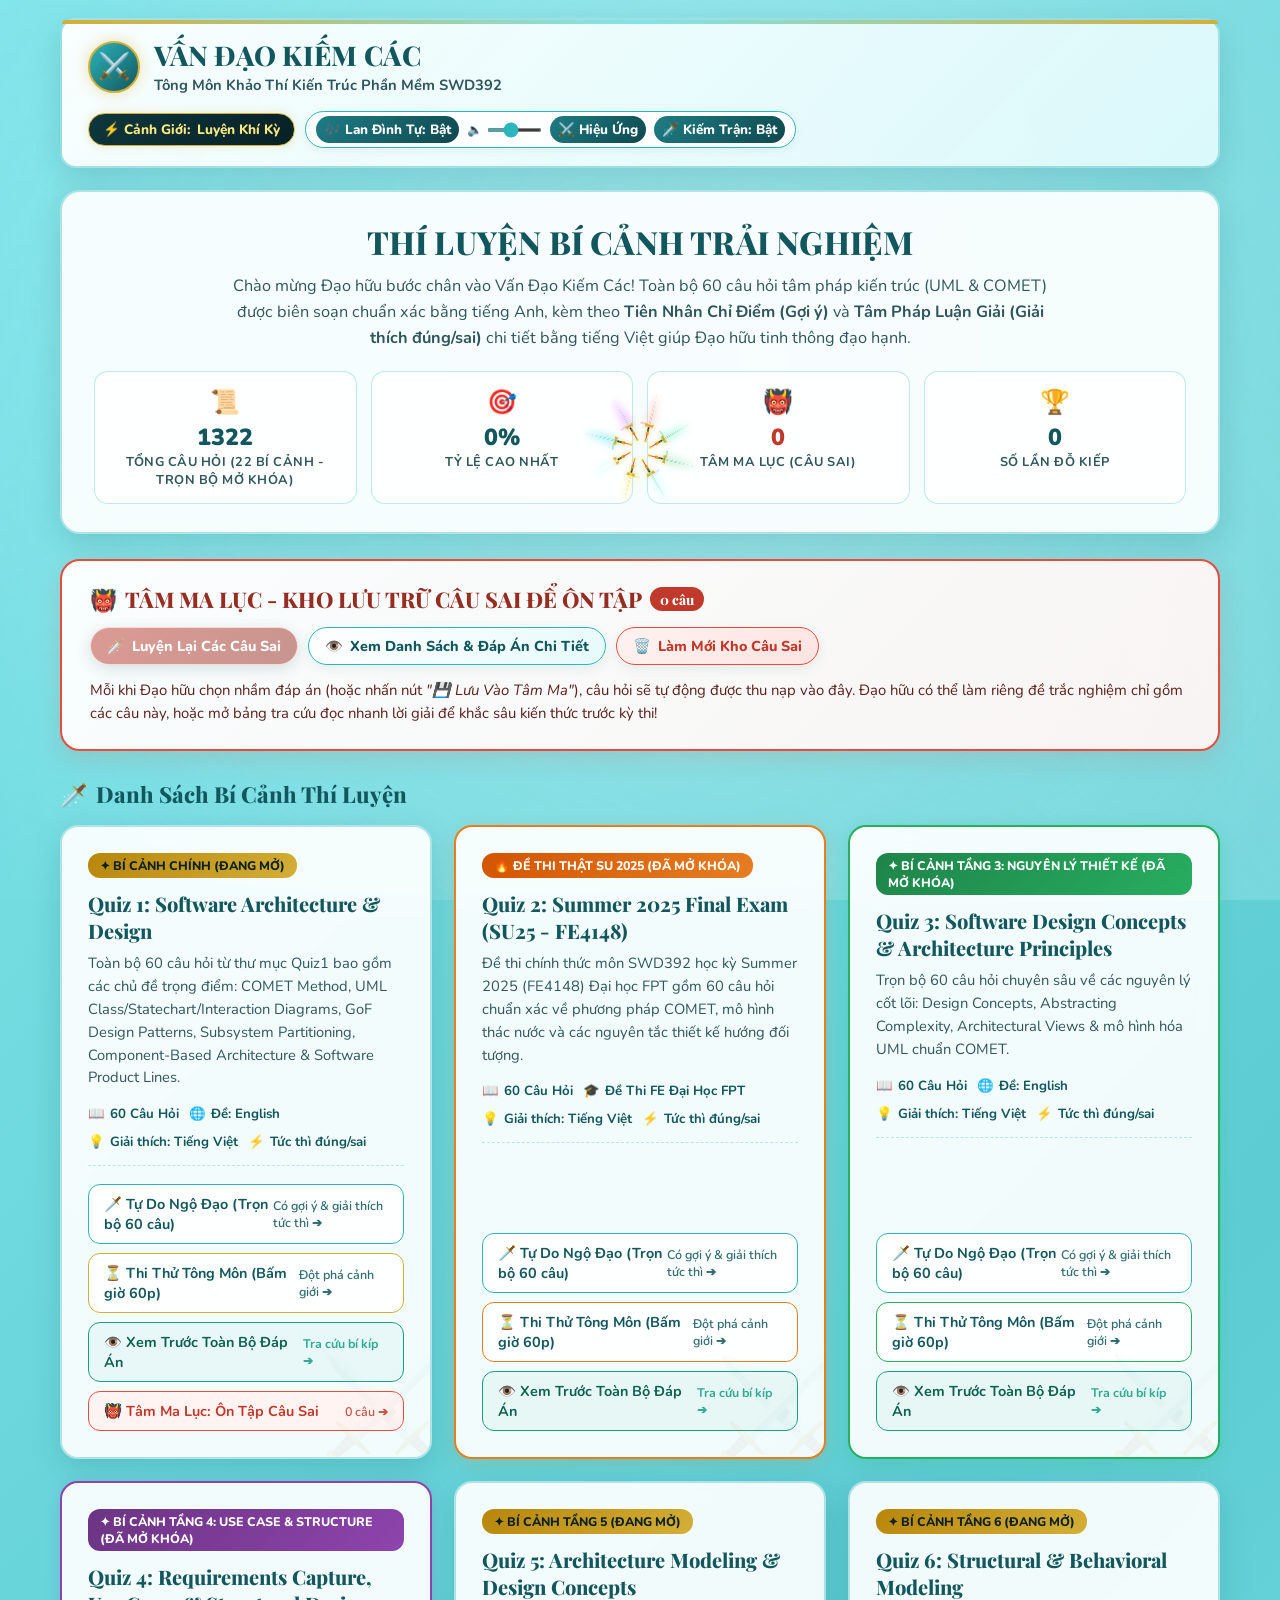
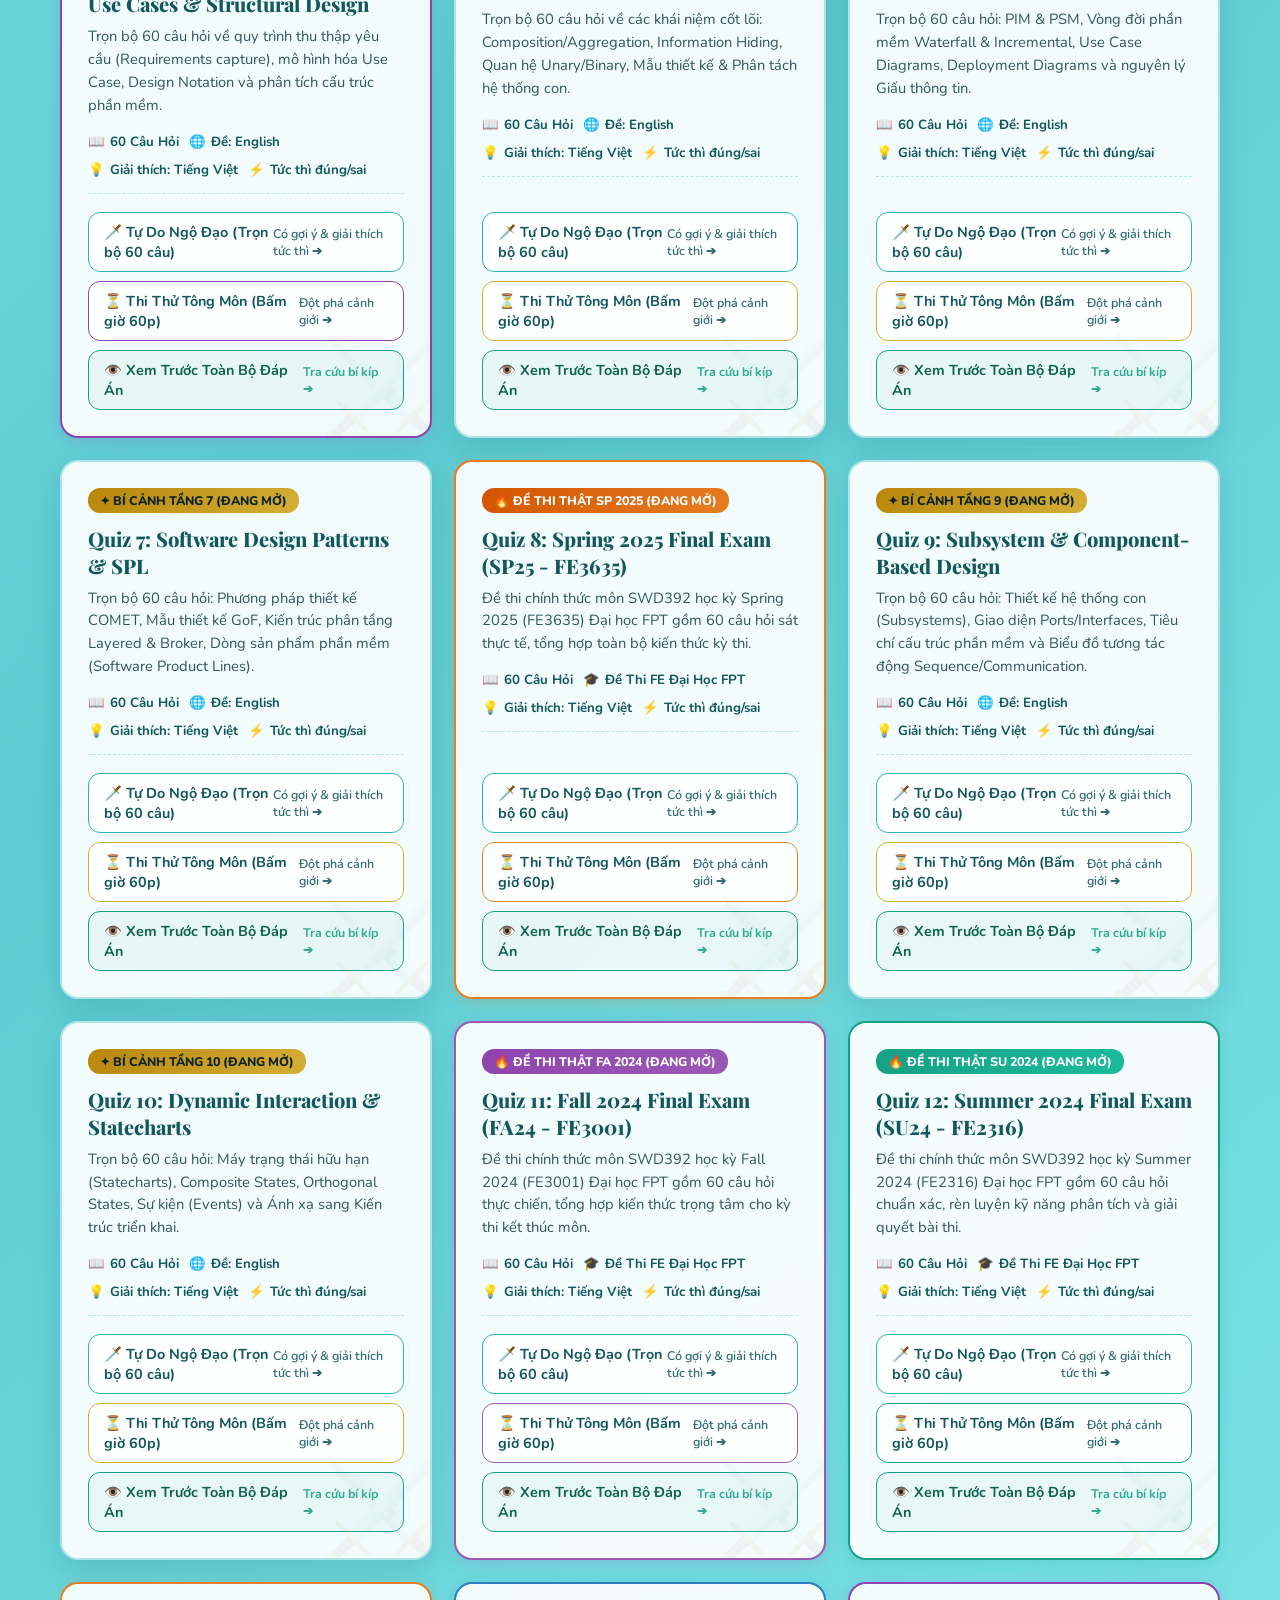
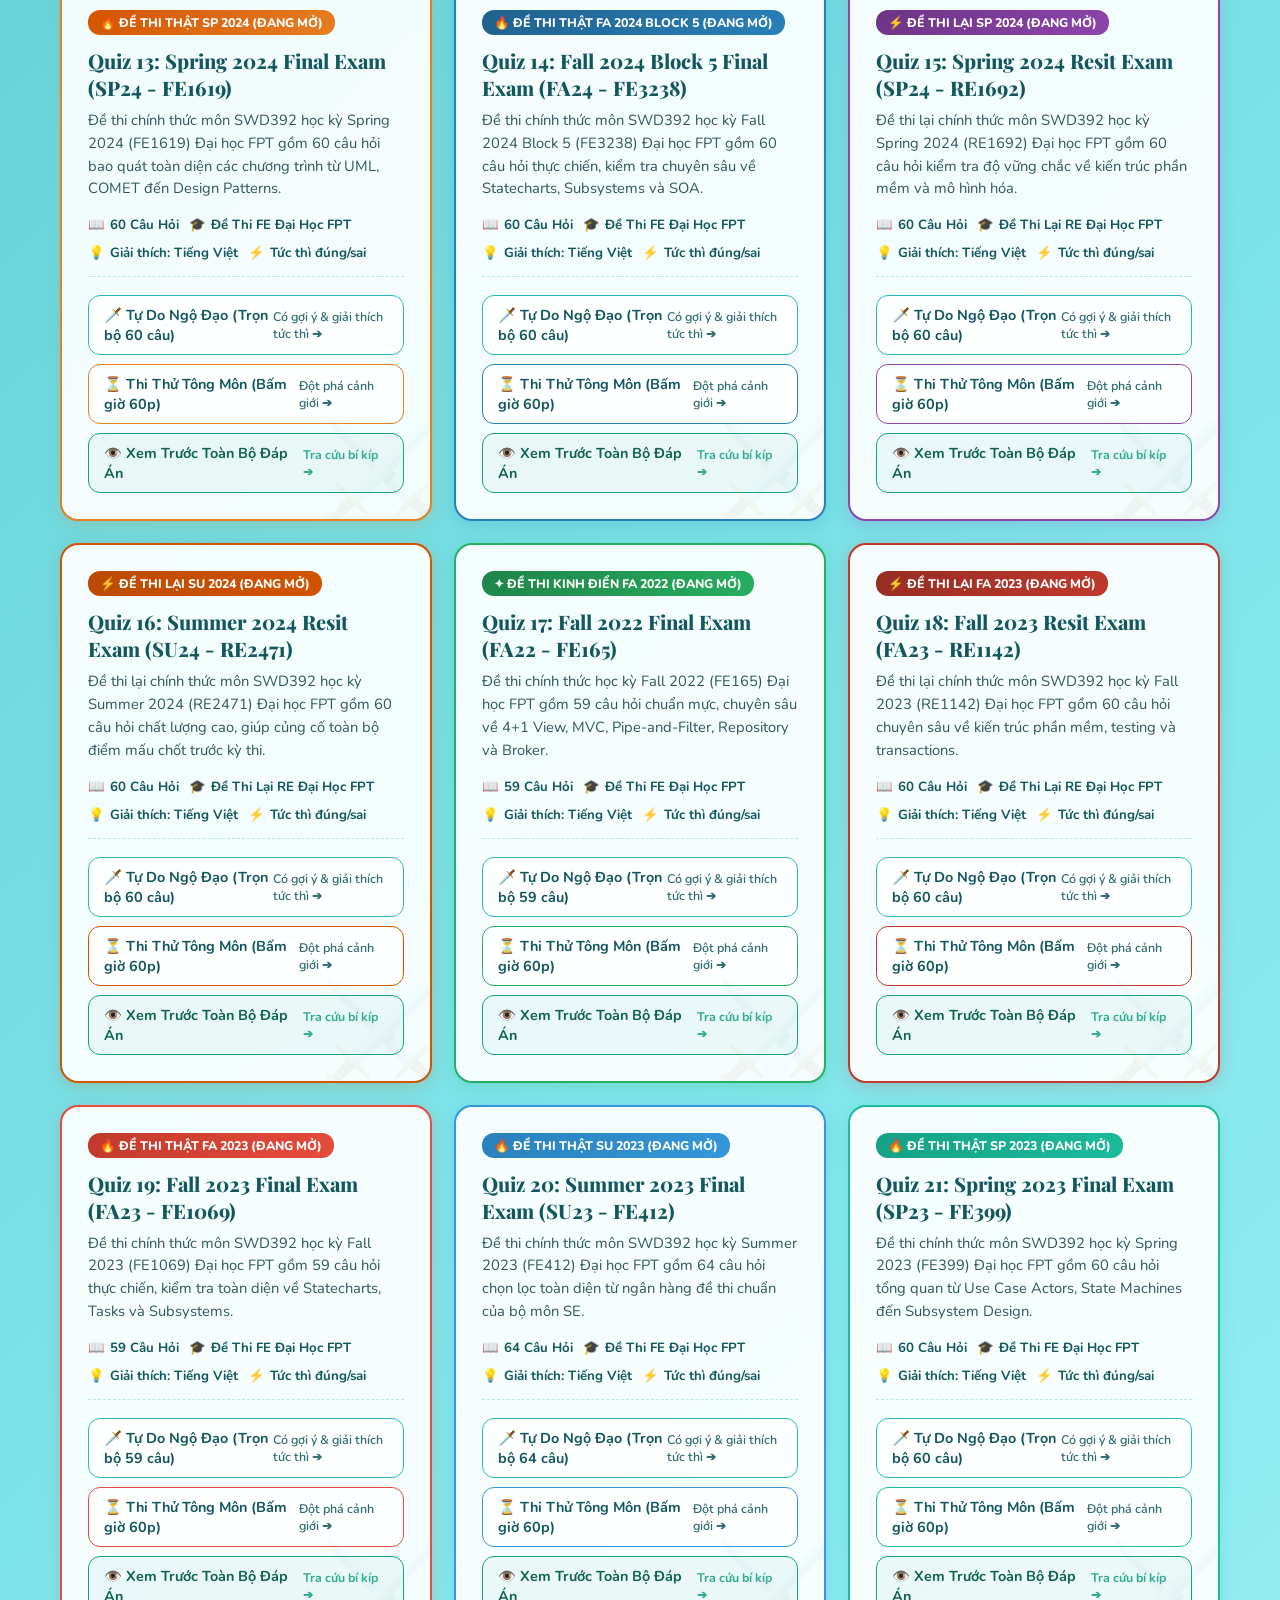
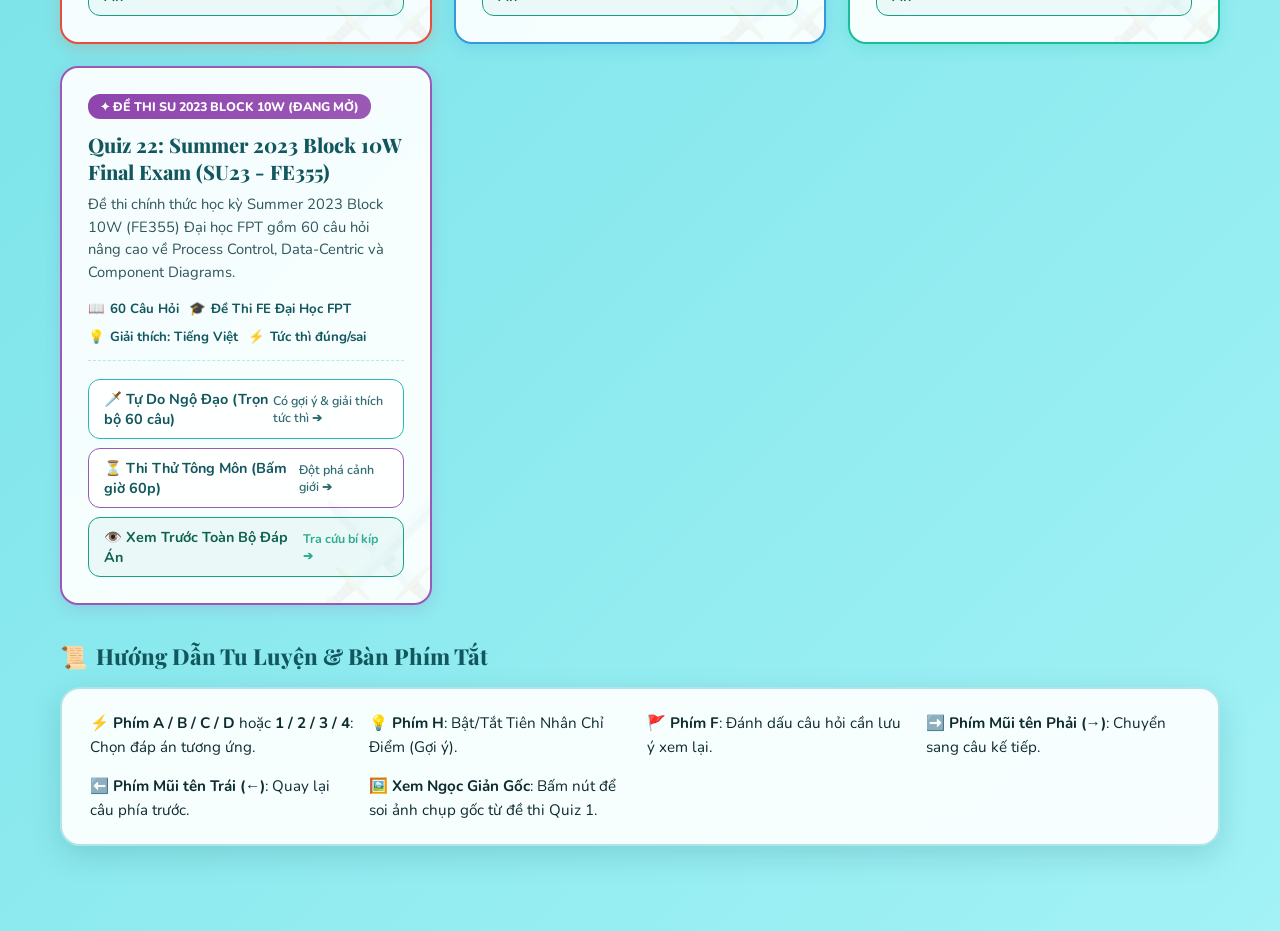
==== commit 62aee1b4: "thêm xem trước đáp án" ====
--- a/index.html
+++ b/index.html
@@ -884,6 +884,49 @@
         <div style="display: flex; gap: 10px;">
           <a href="quiz.html?quiz=1&mode=review" class="btn-cultivation primary" style="background: #c0392b; border-color: #f5b7b1;">
             <span>🗡️</span> Bắt Đầu Làm Bài Ôn Tập
+          </a>
+        </div>
+      </div>
+    </div>
+  </div>
+
+  <!-- Modal Xem Trước Toàn Bộ Đáp Án & Luận Giải Cho Từng Quiz -->
+  <div class="modal-backdrop" id="answers-preview-modal">
+    <div class="cultivation-scroll-modal" style="max-width: 920px; width: 95%; text-align: left; height: 90vh; max-height: 90vh; display: flex; flex-direction: column; padding: 24px 26px;">
+      <!-- Modal Header -->
+      <div style="display: flex; justify-content: space-between; align-items: flex-start; border-bottom: 2px solid #16a085; padding-bottom: 12px; margin-bottom: 12px; flex-shrink: 0;">
+        <div>
+          <h3 style="color: #0e6251; font-family: var(--font-heading); font-size: 1.4rem; display: flex; align-items: center; gap: 8px; margin: 0;">
+            <span>📜</span> <span id="preview-modal-title">BÍ KÍP ĐÁP ÁN: QUIZ 1</span>
+          </h3>
+          <p id="preview-modal-subtitle" style="font-size: 0.88rem; color: #555; margin: 4px 0 0 0;"></p>
+        </div>
+        <button class="btn-cultivation" id="btn-close-preview-modal" style="padding: 5px 14px; font-size: 0.85rem; background: #fff; cursor: pointer;">Đóng ✕</button>
+      </div>
+
+      <!-- Search Box & Filter Bar -->
+      <div style="display: flex; gap: 10px; margin-bottom: 12px; flex-shrink: 0; align-items: center;">
+        <input type="text" id="preview-search-input" placeholder="🔍 Tìm kiếm từ khóa, câu hỏi, hoặc khái niệm trong đề này..." 
+               style="flex: 1; padding: 9px 14px; border: 1.5px solid #2cb5bc; border-radius: 10px; font-size: 0.92rem; outline: none; background: #fff;">
+        <button class="btn-cultivation" id="btn-expand-all-explanations" style="padding: 8px 12px; font-size: 0.82rem; white-space: nowrap; cursor: pointer;">
+          📖 Mở Rộng Tất Cả
+        </button>
+      </div>
+
+      <!-- Modal Body (Questions & Answers List) -->
+      <div class="wrong-list-modal-body" id="preview-list-modal-body" style="flex: 1; overflow-y: auto; padding-right: 8px; margin: 0;">
+        <!-- Dynamically rendered -->
+      </div>
+
+      <!-- Modal Footer -->
+      <div style="display: flex; justify-content: space-between; align-items: center; flex-wrap: wrap; gap: 12px; margin-top: 12px; padding-top: 12px; border-top: 1px dashed #ccc; flex-shrink: 0;">
+        <span id="preview-modal-footer-count" style="font-weight: 700; color: #16a085; font-size: 0.88rem;"></span>
+        <div style="display: flex; gap: 10px;">
+          <a href="#" id="btn-open-fullscreen-preview" class="btn-cultivation" style="background: #e8f8f5; border-color: #16a085; color: #0e6251; text-decoration: none;">
+            <span>📖</span> Mở Toàn Màn Hình
+          </a>
+          <a href="#" id="btn-start-practice-from-modal" class="btn-cultivation primary" style="background: linear-gradient(135deg, #16a085, #0e6251); border-color: #a3e4d7; text-decoration: none;">
+            <span>🗡️</span> Bắt Đầu Tự Do Luyện Tập
           </a>
         </div>
       </div>
@@ -1118,7 +1161,192 @@
           modalBody.appendChild(div);
         });
       }
-    });
+    
+
+      // ==========================================
+      // XEM TRƯỚC ĐÁP ÁN MỖI QUIZ (PREVIEW MODAL)
+      // ==========================================
+      const previewModal = document.getElementById('answers-preview-modal');
+      const btnClosePreview = document.getElementById('btn-close-preview-modal');
+      const previewTitle = document.getElementById('preview-modal-title');
+      const previewSubtitle = document.getElementById('preview-modal-subtitle');
+      const previewBody = document.getElementById('preview-list-modal-body');
+      const previewFooterCount = document.getElementById('preview-modal-footer-count');
+      const previewSearch = document.getElementById('preview-search-input');
+      const btnFullscreen = document.getElementById('btn-open-fullscreen-preview');
+      const btnStartPractice = document.getElementById('btn-start-practice-from-modal');
+      const btnExpandAll = document.getElementById('btn-expand-all-explanations');
+
+      let currentQuizNum = 1;
+      let allExpanded = false;
+
+      const QUIZ_NAMES = {
+        1: "Software Architecture & UML Modeling (60 câu)",
+        2: "Summer 2025 Final Exam (SU25 - FE4148)",
+        3: "Software Design Concepts & Architecture Principles",
+        4: "Requirements Capture, Use Cases & Structural Design",
+        5: "Spring 2025 Final Exam (SP25 - FE4082)",
+        6: "Spring 2025 Resit Exam (SP25 - RE4132)",
+        7: "Fall 2024 Final Exam (FA24 - FE3001)",
+        8: "Summer 2024 Final Exam (SU24 - FE2316)",
+        9: "Spring 2024 Final Exam (SP24 - FE1619)",
+        10: "Dynamic Interaction Modeling & Statecharts",
+        11: "Đề Thi Fall 2024 Final Exam (FA24 - FE3001)",
+        12: "Đề Thi Summer 2024 Final Exam (SU24 - FE2316)",
+        13: "Đề Thi Spring 2024 Final Exam (SP24 - FE1619)",
+        14: "Đề Thi Fall 2024 Block 5 (FA24 - FE3238)",
+        15: "Đề Thi Lại Spring 2024 (SP24 - RE1692)",
+        16: "Đề Thi Lại Summer 2024 (SU24 - RE2471)",
+        17: "Đề Thi Fall 2022 Final Exam (FA22 - FE165)",
+        18: "Đề Thi Lại Fall 2023 (FA23 - RE1142)",
+        19: "Đề Thi Fall 2023 Final Exam (FA23 - FE1069)",
+        20: "Đề Thi Summer 2023 Final Exam (SU23 - FE412 - 64 câu)",
+        21: "Đề Thi Spring 2023 Final Exam (SP23 - FE399)",
+        22: "Đề Thi Summer 2023 Block 10W (SU23 - FE355)"
+      };
+
+      function openAnswersPreview(quizNum) {
+        currentQuizNum = quizNum;
+        const qData = window['QUIZ' + quizNum + '_DATA'] || [];
+        
+        previewTitle.textContent = `BÍ KÍP ĐÁP ÁN: QUIZ ${quizNum}`;
+        previewSubtitle.textContent = QUIZ_NAMES[quizNum] || `Đề thi trắc nghiệm Bí Cảnh Tầng ${quizNum}`;
+        btnFullscreen.href = `quiz.html?quiz=${quizNum}&mode=answers`;
+        btnStartPractice.href = `quiz.html?quiz=${quizNum}&mode=practice`;
+        previewSearch.value = '';
+        allExpanded = false;
+        btnExpandAll.textContent = '📖 Mở Rộng Tất Cả';
+
+        renderPreviewList(qData);
+        previewModal.classList.add('show');
+      }
+
+      function renderPreviewList(qData, filterText = '') {
+        previewBody.innerHTML = '';
+        const searchLow = filterText.toLowerCase().trim();
+        const filtered = qData.filter(q => {
+          if (!searchLow) return true;
+          const matchQ = (q.question || '').toLowerCase().includes(searchLow);
+          const matchOpt = (q.options || []).some(o => (o.text || '').toLowerCase().includes(searchLow));
+          const matchExp = q.explanation ? (q.explanation.summary || '').toLowerCase().includes(searchLow) : false;
+          return matchQ || matchOpt || matchExp;
+        });
+
+        previewFooterCount.textContent = `Hiển thị ${filtered.length} / ${qData.length} câu hỏi chuẩn xác`;
+
+        if (filtered.length === 0) {
+          previewBody.innerHTML = `
+            <div style="text-align: center; padding: 40px 20px; color: #7f8c8d;">
+              <div style="font-size: 38px; margin-bottom: 8px;">🔍</div>
+              <p>Không tìm thấy câu hỏi nào phù hợp với từ khóa "<strong>${filterText}</strong>".</p>
+            </div>
+          `;
+          return;
+        }
+
+        filtered.forEach(q => {
+          const card = document.createElement('div');
+          card.className = 'wrong-card-item preview-question-card';
+          card.style.cssText = 'border-left: 4px solid #16a085; background: #fff; margin-bottom: 16px; padding: 18px; border-radius: 12px; box-shadow: 0 2px 10px rgba(0,0,0,0.05);';
+
+          const optionsHtml = (q.options || []).map(opt => {
+            const isCorrect = opt.key === q.answer;
+            return `
+              <div style="padding: 8px 12px; border-radius: 8px; font-size: 0.9rem; line-height: 1.4; display: flex; gap: 8px; align-items: flex-start; ${isCorrect ? 'background: #e8f8f5; border: 1.5px solid #2ecc71; color: #0e6251; font-weight: 700;' : 'background: #f8f9fa; border: 1px solid #e2e8f0; color: #4a5568;'}">
+                <span style="font-weight: 800; min-width: 24px;">[${opt.key}]</span>
+                <span style="flex: 1;">${opt.text}</span>
+                ${isCorrect ? '<span style="color: #27ae60; font-weight: 800; font-size: 0.8rem; background: #d4efdf; padding: 2px 8px; border-radius: 6px;">✓ ĐÚNG</span>' : ''}
+              </div>
+            `;
+          }).join('');
+
+          const expSummary = q.explanation ? q.explanation.summary : '';
+          const expBreakdown = q.explanation && q.explanation.breakdown ? q.explanation.breakdown : null;
+
+          let breakdownHtml = '';
+          if (expBreakdown) {
+            breakdownHtml = Object.entries(expBreakdown).map(([k, text]) => {
+              const isCor = k === q.answer;
+              return `<div style="font-size: 0.84rem; margin-top: 4px; padding-left: 8px; border-left: 2px solid ${isCor ? '#27ae60' : '#e74c3c'}; color: ${isCor ? '#145a32' : '#78281f'};"><strong>[${k}]:</strong> ${text}</div>`;
+            }).join('');
+          }
+
+          card.innerHTML = `
+            <div style="display: flex; justify-content: space-between; align-items: center; margin-bottom: 8px; flex-wrap: wrap; gap: 8px;">
+              <span style="font-weight: 800; color: #16a085; font-size: 0.95rem;">⚡ Tầng Câu Hỏi #${q.id}</span>
+              <span style="background: #e8f8f5; border: 1px solid #a3e4d7; color: #0e6251; font-weight: 800; font-size: 0.8rem; padding: 3px 12px; border-radius: 12px;">
+                ✓ Đáp Án Tiêu Chuẩn: [${q.answer}]
+              </span>
+            </div>
+            <h5 style="font-size: 1.02rem; font-weight: 700; color: #112d32; line-height: 1.5; margin-bottom: 12px;">${q.question}</h5>
+            
+            <div style="display: flex; flex-direction: column; gap: 6px; margin-bottom: 12px;">
+              ${optionsHtml}
+            </div>
+
+            ${expSummary ? `
+              <div class="exp-details-box" style="background: #f0faf9; border-left: 3px solid #2cb5bc; padding: 10px 14px; border-radius: 6px; font-size: 0.88rem; color: #12575e; margin-bottom: 8px;">
+                <strong style="color: #0b2228; display: block; margin-bottom: 4px;">📜 Tâm Pháp Luận Giải:</strong>
+                <p style="margin: 0 0 6px 0; line-height: 1.55;">${expSummary}</p>
+                ${breakdownHtml ? `<div style="margin-top: 8px; padding-top: 8px; border-top: 1px dashed rgba(44, 181, 188, 0.4);">${breakdownHtml}</div>` : ''}
+              </div>
+            ` : ''}
+
+            ${q.hint ? `
+              <div style="background: #fffdf5; border-left: 3px solid #f39c12; padding: 8px 14px; border-radius: 6px; font-size: 0.84rem; color: #7d6608;">
+                <strong>💡 Gợi ý:</strong> ${q.hint}
+              </div>
+            ` : ''}
+          `;
+
+          previewBody.appendChild(card);
+        });
+      }
+
+      // Attach event listeners to all preview buttons
+      document.querySelectorAll('.btn-preview-answers').forEach(btn => {
+        btn.addEventListener('click', (e) => {
+          e.preventDefault();
+          const quizNum = parseInt(btn.dataset.quiz, 10);
+          openAnswersPreview(quizNum);
+        });
+      });
+
+      if (btnClosePreview && previewModal) {
+        btnClosePreview.addEventListener('click', () => {
+          previewModal.classList.remove('show');
+        });
+      }
+
+      // Close modal on outside click
+      if (previewModal) {
+        previewModal.addEventListener('click', (e) => {
+          if (e.target === previewModal) {
+            previewModal.classList.remove('show');
+          }
+        });
+      }
+
+      // Search input live filtering
+      if (previewSearch) {
+        previewSearch.addEventListener('input', (e) => {
+          const qData = window['QUIZ' + currentQuizNum + '_DATA'] || [];
+          renderPreviewList(qData, e.target.value);
+        });
+      }
+
+      // Expand/Collapse all explanations
+      if (btnExpandAll) {
+        btnExpandAll.addEventListener('click', () => {
+          allExpanded = !allExpanded;
+          btnExpandAll.textContent = allExpanded ? '📁 Thu Gọn Luận Giải' : '📖 Mở Rộng Luận Giải';
+          document.querySelectorAll('.exp-details-box').forEach(box => {
+            box.style.display = allExpanded ? 'block' : 'none';
+          });
+        });
+      }
+
+});
   </script>
   <script src="sword_cursor.js"></script>
 </body>
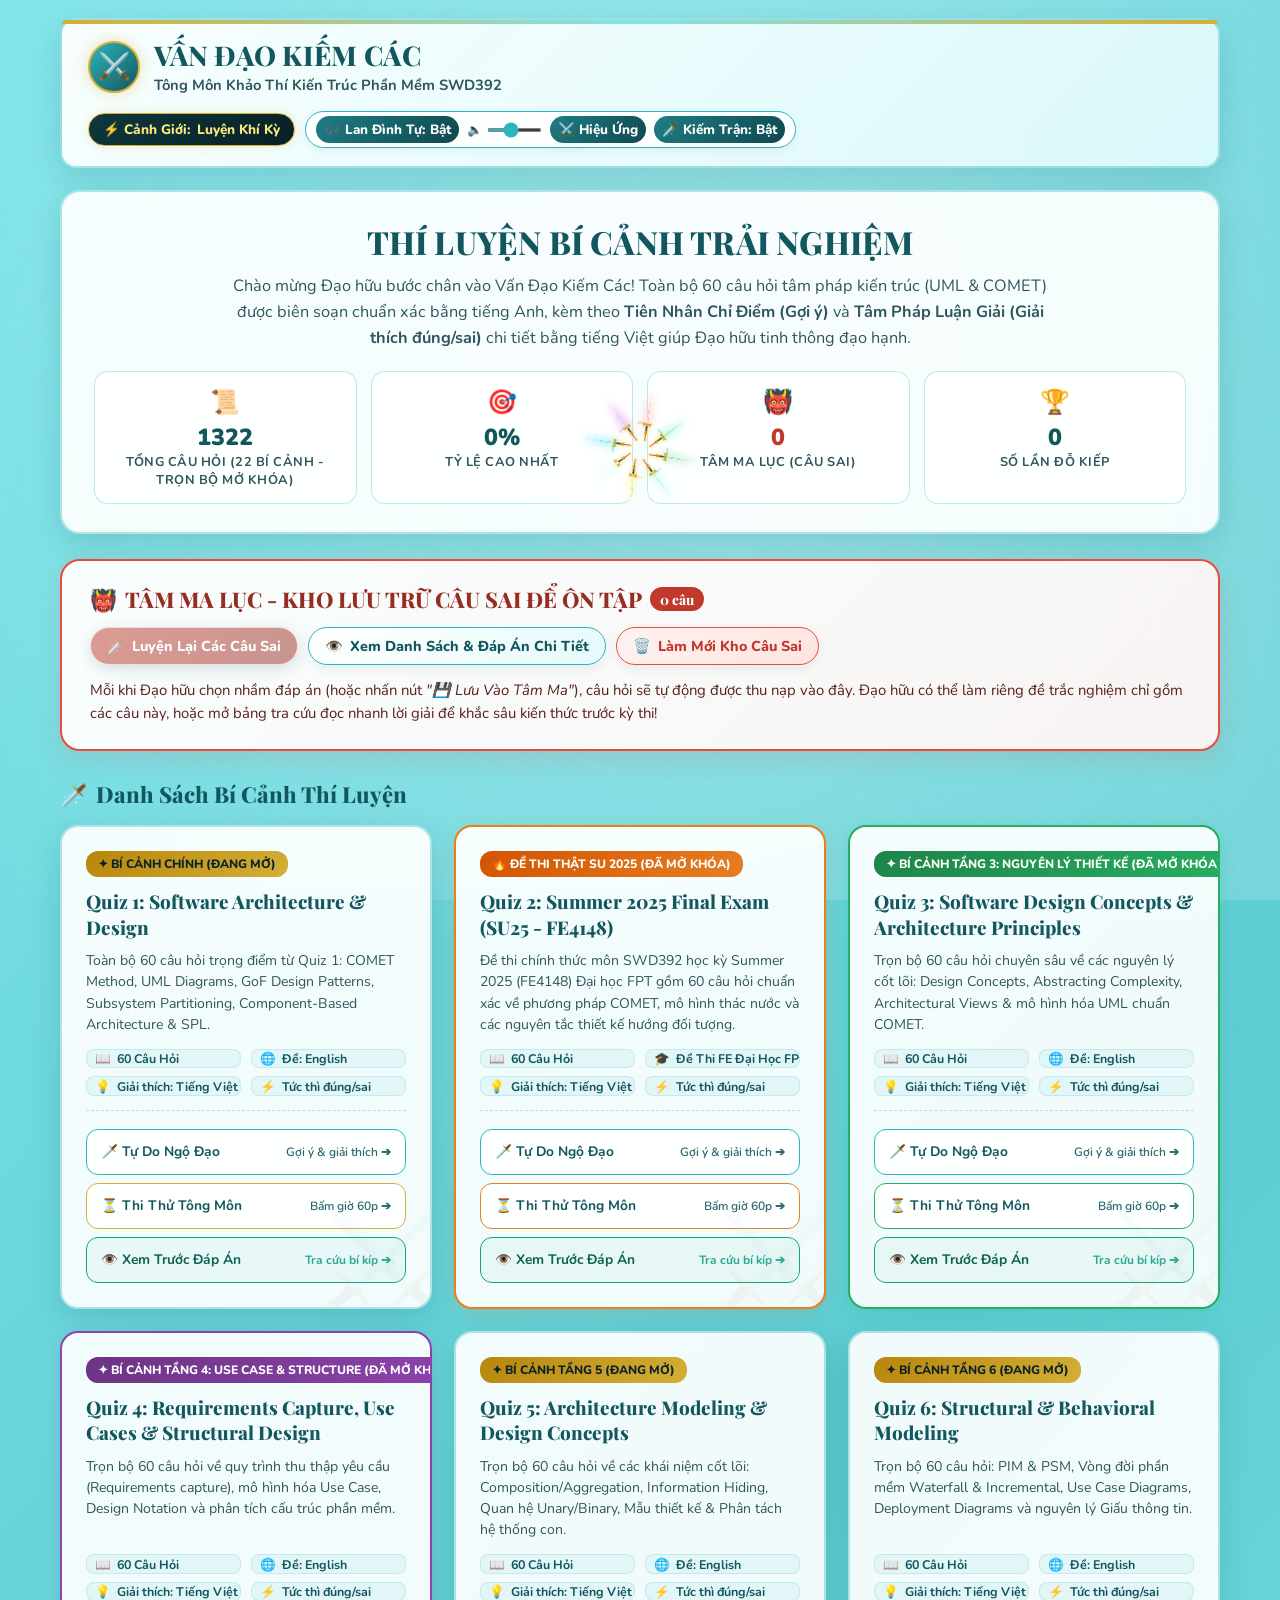
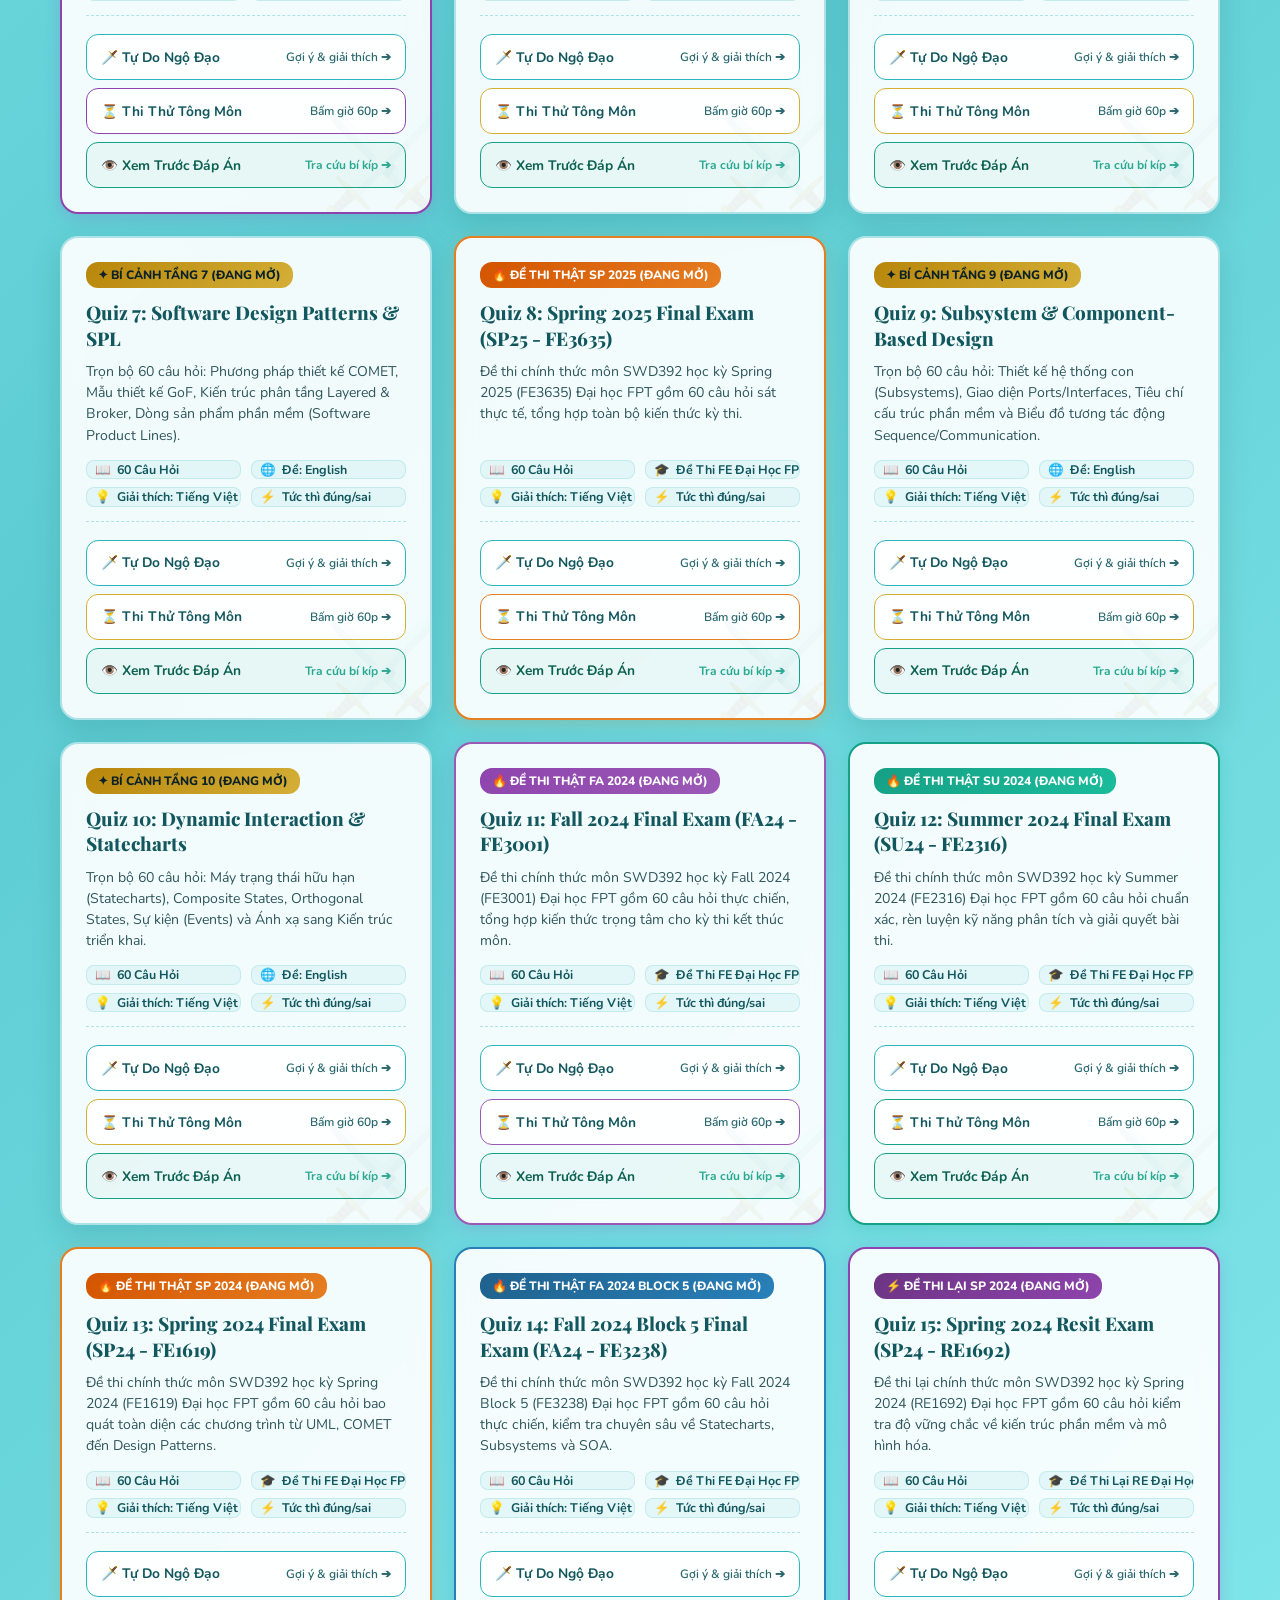
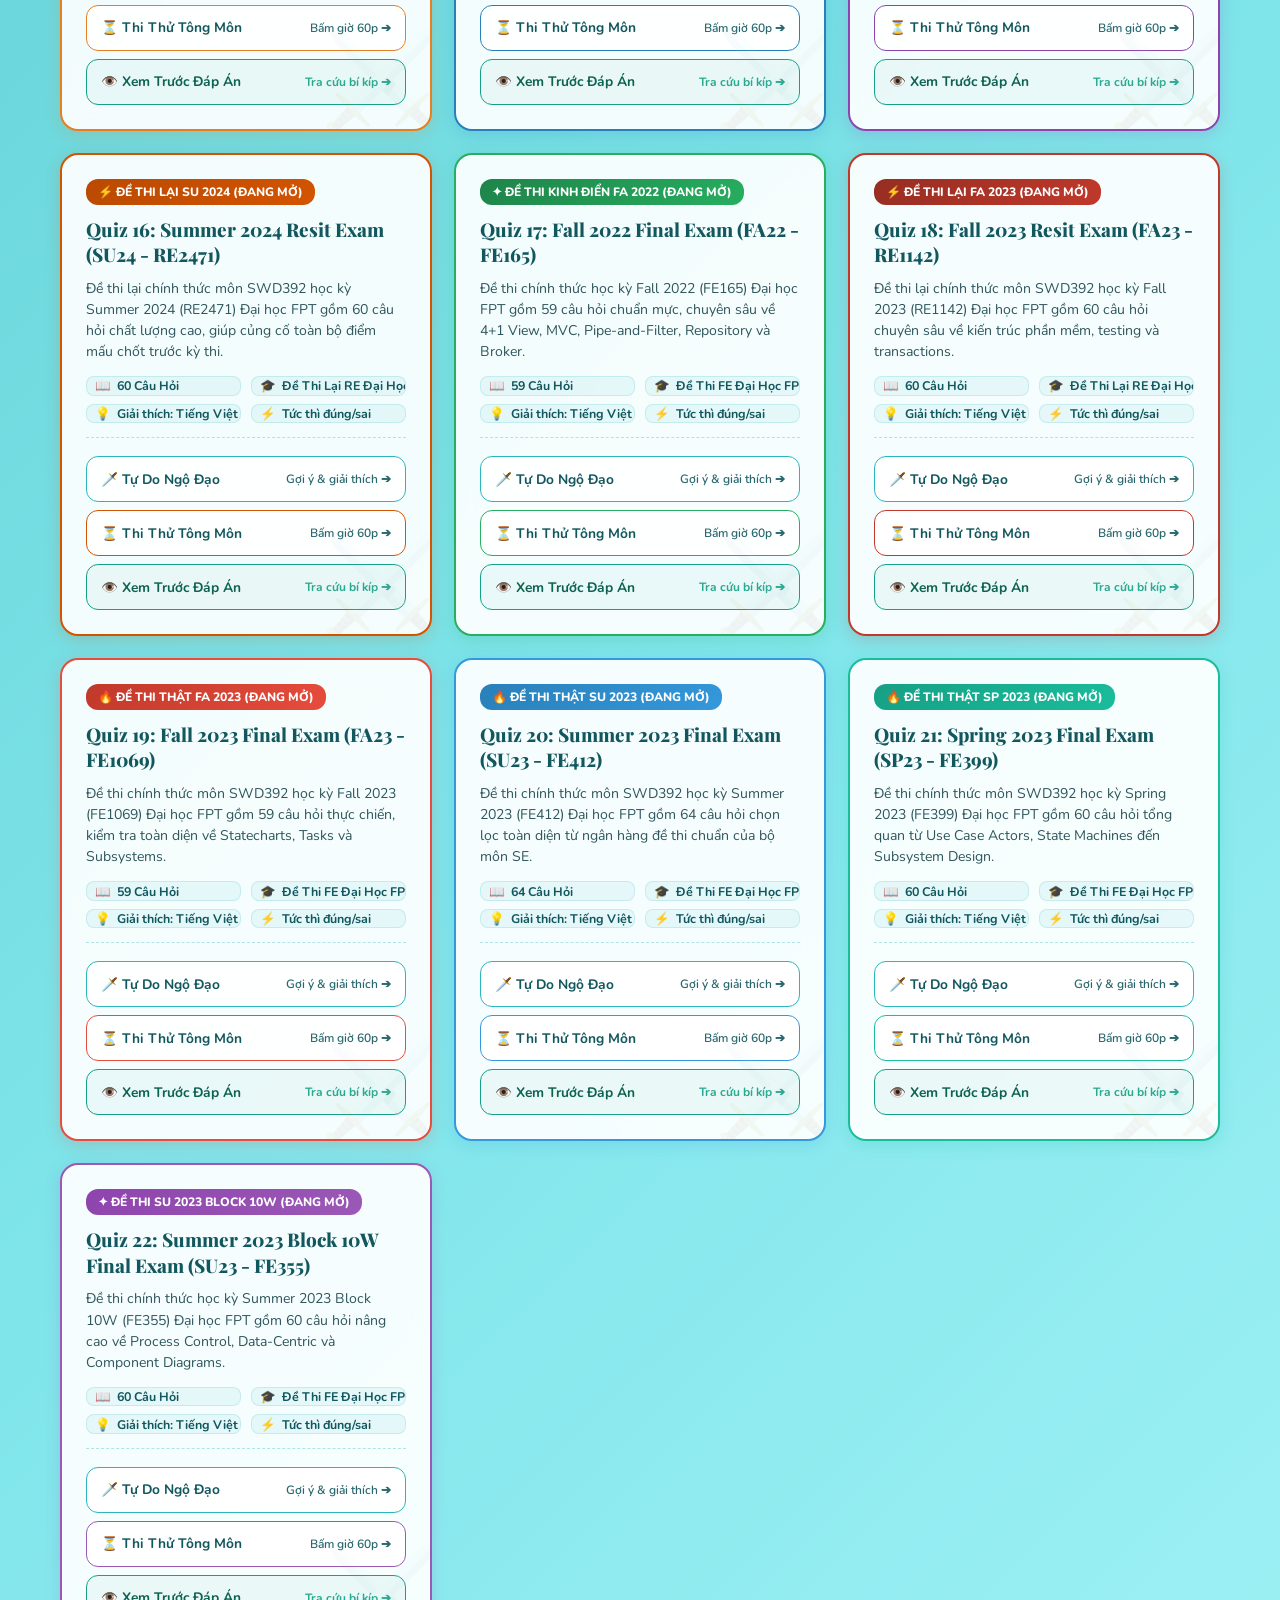
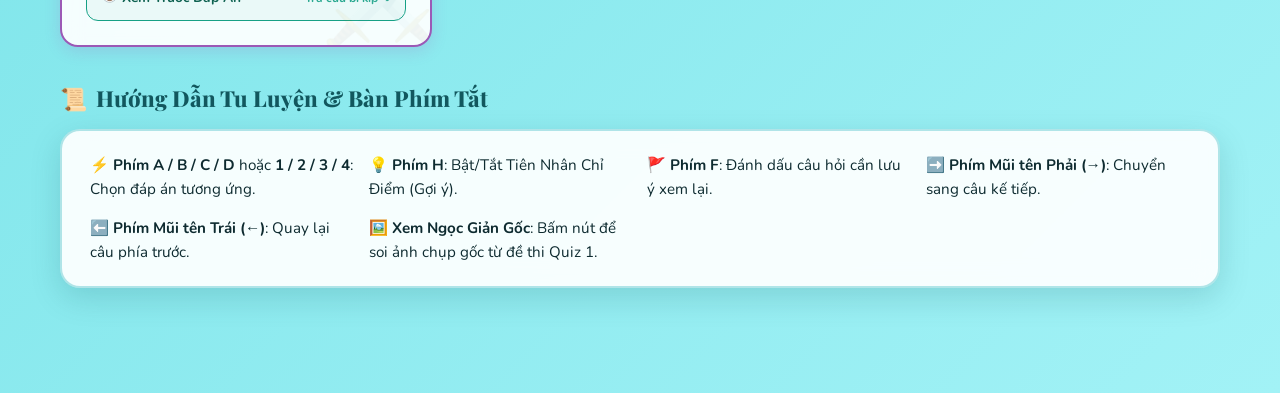
==== commit e4bf8989: "căn chỉnh giao diện" ====
--- a/index.html
+++ b/index.html
@@ -120,8 +120,7 @@
           <span class="quiz-card-badge gold">✦ BÍ CẢNH CHÍNH (ĐANG MỞ)</span>
           <h4>Quiz 1: Software Architecture & Design</h4>
           <p class="quiz-desc">
-            Toàn bộ 60 câu hỏi từ thư mục Quiz1 bao gồm các chủ đề trọng điểm: COMET Method, UML Class/Statechart/Interaction Diagrams, 
-            GoF Design Patterns, Subsystem Partitioning, Component-Based Architecture & Software Product Lines.
+            Toàn bộ 60 câu hỏi trọng điểm từ Quiz 1: COMET Method, UML Diagrams, GoF Design Patterns, Subsystem Partitioning, Component-Based Architecture & SPL.
           </p>
 
           <div class="quiz-meta">
@@ -134,21 +133,18 @@
 
         <div class="quiz-modes-list">
           <a href="quiz.html?quiz=1&mode=practice&part=all" class="quiz-mode-btn">
-            <span>🗡️ Tự Do Ngộ Đạo (Trọn bộ 60 câu)</span>
-            <small>Có gợi ý & giải thích tức thì ➔</small>
+            <span>🗡️ Tự Do Ngộ Đạo</span>
+              <small>Gợi ý & giải thích ➔</small>
           </a>
           <a href="quiz.html?quiz=1&mode=exam&part=all" class="quiz-mode-btn" style="border-color: #d4af37;">
-            <span>⏳ Thi Thử Tông Môn (Bấm giờ 60p)</span>
-            <small>Đột phá cảnh giới ➔</small>
+            <span>⏳ Thi Thử Tông Môn</span>
+              <small>Bấm giờ 60p ➔</small>
           </a>
           <a href="quiz.html?quiz=1&mode=answers" class="quiz-mode-btn btn-preview-answers" data-quiz="1" style="border-color: #16a085; background: rgba(22, 160, 133, 0.05); color: #0e6251;">
-            <span>👁️ Xem Trước Toàn Bộ Đáp Án</span>
-            <small style="color: #16a085; font-weight: 700;">Tra cứu bí kíp ➔</small>
-          </a>
-          <a href="quiz.html?quiz=1&mode=review" class="quiz-mode-btn" id="btn-review-wrong-hub" style="background: #fff4f2; border-color: #e74c3c; color: #c0392b;">
-            <span>👹 Tâm Ma Lục: Ôn Tập Câu Sai</span>
-            <small id="hub-wrong-badge">0 câu ➔</small>
-          </a>
+            <span>👁️ Xem Trước Đáp Án</span>
+            <small style="color: #16a085; font-weight: 700;">Tra cứu bí kíp ➔</small>
+          </a>
+          
         </div>
       </div>
 
@@ -171,15 +167,15 @@
 
         <div class="quiz-modes-list">
           <a href="quiz.html?quiz=2&mode=practice&part=all" class="quiz-mode-btn">
-            <span>🗡️ Tự Do Ngộ Đạo (Trọn bộ 60 câu)</span>
-            <small>Có gợi ý & giải thích tức thì ➔</small>
+            <span>🗡️ Tự Do Ngộ Đạo</span>
+              <small>Gợi ý & giải thích ➔</small>
           </a>
           <a href="quiz.html?quiz=2&mode=exam&part=all" class="quiz-mode-btn" style="border-color: #e67e22;">
-            <span>⏳ Thi Thử Tông Môn (Bấm giờ 60p)</span>
-            <small>Đột phá cảnh giới ➔</small>
+            <span>⏳ Thi Thử Tông Môn</span>
+              <small>Bấm giờ 60p ➔</small>
           </a>
           <a href="quiz.html?quiz=2&mode=answers" class="quiz-mode-btn btn-preview-answers" data-quiz="2" style="border-color: #16a085; background: rgba(22, 160, 133, 0.05); color: #0e6251;">
-            <span>👁️ Xem Trước Toàn Bộ Đáp Án</span>
+            <span>👁️ Xem Trước Đáp Án</span>
             <small style="color: #16a085; font-weight: 700;">Tra cứu bí kíp ➔</small>
           </a>
         </div>
@@ -204,15 +200,15 @@
 
         <div class="quiz-modes-list">
           <a href="quiz.html?quiz=3&mode=practice&part=all" class="quiz-mode-btn">
-            <span>🗡️ Tự Do Ngộ Đạo (Trọn bộ 60 câu)</span>
-            <small>Có gợi ý & giải thích tức thì ➔</small>
+            <span>🗡️ Tự Do Ngộ Đạo</span>
+              <small>Gợi ý & giải thích ➔</small>
           </a>
           <a href="quiz.html?quiz=3&mode=exam&part=all" class="quiz-mode-btn" style="border-color: #27ae60;">
-            <span>⏳ Thi Thử Tông Môn (Bấm giờ 60p)</span>
-            <small>Đột phá cảnh giới ➔</small>
+            <span>⏳ Thi Thử Tông Môn</span>
+              <small>Bấm giờ 60p ➔</small>
           </a>
           <a href="quiz.html?quiz=3&mode=answers" class="quiz-mode-btn btn-preview-answers" data-quiz="3" style="border-color: #16a085; background: rgba(22, 160, 133, 0.05); color: #0e6251;">
-            <span>👁️ Xem Trước Toàn Bộ Đáp Án</span>
+            <span>👁️ Xem Trước Đáp Án</span>
             <small style="color: #16a085; font-weight: 700;">Tra cứu bí kíp ➔</small>
           </a>
         </div>
@@ -237,15 +233,15 @@
 
         <div class="quiz-modes-list">
           <a href="quiz.html?quiz=4&mode=practice&part=all" class="quiz-mode-btn">
-            <span>🗡️ Tự Do Ngộ Đạo (Trọn bộ 60 câu)</span>
-            <small>Có gợi ý & giải thích tức thì ➔</small>
+            <span>🗡️ Tự Do Ngộ Đạo</span>
+              <small>Gợi ý & giải thích ➔</small>
           </a>
           <a href="quiz.html?quiz=4&mode=exam&part=all" class="quiz-mode-btn" style="border-color: #8e44ad;">
-            <span>⏳ Thi Thử Tông Môn (Bấm giờ 60p)</span>
-            <small>Đột phá cảnh giới ➔</small>
+            <span>⏳ Thi Thử Tông Môn</span>
+              <small>Bấm giờ 60p ➔</small>
           </a>
           <a href="quiz.html?quiz=4&mode=answers" class="quiz-mode-btn btn-preview-answers" data-quiz="4" style="border-color: #16a085; background: rgba(22, 160, 133, 0.05); color: #0e6251;">
-            <span>👁️ Xem Trước Toàn Bộ Đáp Án</span>
+            <span>👁️ Xem Trước Đáp Án</span>
             <small style="color: #16a085; font-weight: 700;">Tra cứu bí kíp ➔</small>
           </a>
         </div>
@@ -270,15 +266,15 @@
 
         <div class="quiz-modes-list">
           <a href="quiz.html?quiz=5&mode=practice&part=all" class="quiz-mode-btn">
-            <span>🗡️ Tự Do Ngộ Đạo (Trọn bộ 60 câu)</span>
-            <small>Có gợi ý & giải thích tức thì ➔</small>
+            <span>🗡️ Tự Do Ngộ Đạo</span>
+              <small>Gợi ý & giải thích ➔</small>
           </a>
           <a href="quiz.html?quiz=5&mode=exam&part=all" class="quiz-mode-btn" style="border-color: #d4af37;">
-            <span>⏳ Thi Thử Tông Môn (Bấm giờ 60p)</span>
-            <small>Đột phá cảnh giới ➔</small>
+            <span>⏳ Thi Thử Tông Môn</span>
+              <small>Bấm giờ 60p ➔</small>
           </a>
           <a href="quiz.html?quiz=5&mode=answers" class="quiz-mode-btn btn-preview-answers" data-quiz="5" style="border-color: #16a085; background: rgba(22, 160, 133, 0.05); color: #0e6251;">
-            <span>👁️ Xem Trước Toàn Bộ Đáp Án</span>
+            <span>👁️ Xem Trước Đáp Án</span>
             <small style="color: #16a085; font-weight: 700;">Tra cứu bí kíp ➔</small>
           </a>
         </div>
@@ -303,15 +299,15 @@
 
         <div class="quiz-modes-list">
           <a href="quiz.html?quiz=6&mode=practice&part=all" class="quiz-mode-btn">
-            <span>🗡️ Tự Do Ngộ Đạo (Trọn bộ 60 câu)</span>
-            <small>Có gợi ý & giải thích tức thì ➔</small>
+            <span>🗡️ Tự Do Ngộ Đạo</span>
+              <small>Gợi ý & giải thích ➔</small>
           </a>
           <a href="quiz.html?quiz=6&mode=exam&part=all" class="quiz-mode-btn" style="border-color: #d4af37;">
-            <span>⏳ Thi Thử Tông Môn (Bấm giờ 60p)</span>
-            <small>Đột phá cảnh giới ➔</small>
+            <span>⏳ Thi Thử Tông Môn</span>
+              <small>Bấm giờ 60p ➔</small>
           </a>
           <a href="quiz.html?quiz=6&mode=answers" class="quiz-mode-btn btn-preview-answers" data-quiz="6" style="border-color: #16a085; background: rgba(22, 160, 133, 0.05); color: #0e6251;">
-            <span>👁️ Xem Trước Toàn Bộ Đáp Án</span>
+            <span>👁️ Xem Trước Đáp Án</span>
             <small style="color: #16a085; font-weight: 700;">Tra cứu bí kíp ➔</small>
           </a>
         </div>
@@ -336,15 +332,15 @@
 
         <div class="quiz-modes-list">
           <a href="quiz.html?quiz=7&mode=practice&part=all" class="quiz-mode-btn">
-            <span>🗡️ Tự Do Ngộ Đạo (Trọn bộ 60 câu)</span>
-            <small>Có gợi ý & giải thích tức thì ➔</small>
+            <span>🗡️ Tự Do Ngộ Đạo</span>
+              <small>Gợi ý & giải thích ➔</small>
           </a>
           <a href="quiz.html?quiz=7&mode=exam&part=all" class="quiz-mode-btn" style="border-color: #d4af37;">
-            <span>⏳ Thi Thử Tông Môn (Bấm giờ 60p)</span>
-            <small>Đột phá cảnh giới ➔</small>
+            <span>⏳ Thi Thử Tông Môn</span>
+              <small>Bấm giờ 60p ➔</small>
           </a>
           <a href="quiz.html?quiz=7&mode=answers" class="quiz-mode-btn btn-preview-answers" data-quiz="7" style="border-color: #16a085; background: rgba(22, 160, 133, 0.05); color: #0e6251;">
-            <span>👁️ Xem Trước Toàn Bộ Đáp Án</span>
+            <span>👁️ Xem Trước Đáp Án</span>
             <small style="color: #16a085; font-weight: 700;">Tra cứu bí kíp ➔</small>
           </a>
         </div>
@@ -369,15 +365,15 @@
 
         <div class="quiz-modes-list">
           <a href="quiz.html?quiz=8&mode=practice&part=all" class="quiz-mode-btn">
-            <span>🗡️ Tự Do Ngộ Đạo (Trọn bộ 60 câu)</span>
-            <small>Có gợi ý & giải thích tức thì ➔</small>
+            <span>🗡️ Tự Do Ngộ Đạo</span>
+              <small>Gợi ý & giải thích ➔</small>
           </a>
           <a href="quiz.html?quiz=8&mode=exam&part=all" class="quiz-mode-btn" style="border-color: #e67e22;">
-            <span>⏳ Thi Thử Tông Môn (Bấm giờ 60p)</span>
-            <small>Đột phá cảnh giới ➔</small>
+            <span>⏳ Thi Thử Tông Môn</span>
+              <small>Bấm giờ 60p ➔</small>
           </a>
           <a href="quiz.html?quiz=8&mode=answers" class="quiz-mode-btn btn-preview-answers" data-quiz="8" style="border-color: #16a085; background: rgba(22, 160, 133, 0.05); color: #0e6251;">
-            <span>👁️ Xem Trước Toàn Bộ Đáp Án</span>
+            <span>👁️ Xem Trước Đáp Án</span>
             <small style="color: #16a085; font-weight: 700;">Tra cứu bí kíp ➔</small>
           </a>
         </div>
@@ -402,15 +398,15 @@
 
         <div class="quiz-modes-list">
           <a href="quiz.html?quiz=9&mode=practice&part=all" class="quiz-mode-btn">
-            <span>🗡️ Tự Do Ngộ Đạo (Trọn bộ 60 câu)</span>
-            <small>Có gợi ý & giải thích tức thì ➔</small>
+            <span>🗡️ Tự Do Ngộ Đạo</span>
+              <small>Gợi ý & giải thích ➔</small>
           </a>
           <a href="quiz.html?quiz=9&mode=exam&part=all" class="quiz-mode-btn" style="border-color: #d4af37;">
-            <span>⏳ Thi Thử Tông Môn (Bấm giờ 60p)</span>
-            <small>Đột phá cảnh giới ➔</small>
+            <span>⏳ Thi Thử Tông Môn</span>
+              <small>Bấm giờ 60p ➔</small>
           </a>
           <a href="quiz.html?quiz=9&mode=answers" class="quiz-mode-btn btn-preview-answers" data-quiz="9" style="border-color: #16a085; background: rgba(22, 160, 133, 0.05); color: #0e6251;">
-            <span>👁️ Xem Trước Toàn Bộ Đáp Án</span>
+            <span>👁️ Xem Trước Đáp Án</span>
             <small style="color: #16a085; font-weight: 700;">Tra cứu bí kíp ➔</small>
           </a>
         </div>
@@ -435,15 +431,15 @@
 
         <div class="quiz-modes-list">
           <a href="quiz.html?quiz=10&mode=practice&part=all" class="quiz-mode-btn">
-            <span>🗡️ Tự Do Ngộ Đạo (Trọn bộ 60 câu)</span>
-            <small>Có gợi ý & giải thích tức thì ➔</small>
+            <span>🗡️ Tự Do Ngộ Đạo</span>
+              <small>Gợi ý & giải thích ➔</small>
           </a>
           <a href="quiz.html?quiz=10&mode=exam&part=all" class="quiz-mode-btn" style="border-color: #d4af37;">
-            <span>⏳ Thi Thử Tông Môn (Bấm giờ 60p)</span>
-            <small>Đột phá cảnh giới ➔</small>
+            <span>⏳ Thi Thử Tông Môn</span>
+              <small>Bấm giờ 60p ➔</small>
           </a>
           <a href="quiz.html?quiz=10&mode=answers" class="quiz-mode-btn btn-preview-answers" data-quiz="10" style="border-color: #16a085; background: rgba(22, 160, 133, 0.05); color: #0e6251;">
-            <span>👁️ Xem Trước Toàn Bộ Đáp Án</span>
+            <span>👁️ Xem Trước Đáp Án</span>
             <small style="color: #16a085; font-weight: 700;">Tra cứu bí kíp ➔</small>
           </a>
         </div>
@@ -468,15 +464,15 @@
 
         <div class="quiz-modes-list">
           <a href="quiz.html?quiz=11&mode=practice&part=all" class="quiz-mode-btn">
-            <span>🗡️ Tự Do Ngộ Đạo (Trọn bộ 60 câu)</span>
-            <small>Có gợi ý & giải thích tức thì ➔</small>
+            <span>🗡️ Tự Do Ngộ Đạo</span>
+              <small>Gợi ý & giải thích ➔</small>
           </a>
           <a href="quiz.html?quiz=11&mode=exam&part=all" class="quiz-mode-btn" style="border-color: #9b59b6;">
-            <span>⏳ Thi Thử Tông Môn (Bấm giờ 60p)</span>
-            <small>Đột phá cảnh giới ➔</small>
+            <span>⏳ Thi Thử Tông Môn</span>
+              <small>Bấm giờ 60p ➔</small>
           </a>
           <a href="quiz.html?quiz=11&mode=answers" class="quiz-mode-btn btn-preview-answers" data-quiz="11" style="border-color: #16a085; background: rgba(22, 160, 133, 0.05); color: #0e6251;">
-            <span>👁️ Xem Trước Toàn Bộ Đáp Án</span>
+            <span>👁️ Xem Trước Đáp Án</span>
             <small style="color: #16a085; font-weight: 700;">Tra cứu bí kíp ➔</small>
           </a>
         </div>
@@ -501,15 +497,15 @@
 
         <div class="quiz-modes-list">
           <a href="quiz.html?quiz=12&mode=practice&part=all" class="quiz-mode-btn">
-            <span>🗡️ Tự Do Ngộ Đạo (Trọn bộ 60 câu)</span>
-            <small>Có gợi ý & giải thích tức thì ➔</small>
+            <span>🗡️ Tự Do Ngộ Đạo</span>
+              <small>Gợi ý & giải thích ➔</small>
           </a>
           <a href="quiz.html?quiz=12&mode=exam&part=all" class="quiz-mode-btn" style="border-color: #16a085;">
-            <span>⏳ Thi Thử Tông Môn (Bấm giờ 60p)</span>
-            <small>Đột phá cảnh giới ➔</small>
+            <span>⏳ Thi Thử Tông Môn</span>
+              <small>Bấm giờ 60p ➔</small>
           </a>
           <a href="quiz.html?quiz=12&mode=answers" class="quiz-mode-btn btn-preview-answers" data-quiz="12" style="border-color: #16a085; background: rgba(22, 160, 133, 0.05); color: #0e6251;">
-            <span>👁️ Xem Trước Toàn Bộ Đáp Án</span>
+            <span>👁️ Xem Trước Đáp Án</span>
             <small style="color: #16a085; font-weight: 700;">Tra cứu bí kíp ➔</small>
           </a>
         </div>
@@ -534,15 +530,15 @@
 
         <div class="quiz-modes-list">
           <a href="quiz.html?quiz=13&mode=practice&part=all" class="quiz-mode-btn">
-            <span>🗡️ Tự Do Ngộ Đạo (Trọn bộ 60 câu)</span>
-            <small>Có gợi ý & giải thích tức thì ➔</small>
+            <span>🗡️ Tự Do Ngộ Đạo</span>
+              <small>Gợi ý & giải thích ➔</small>
           </a>
           <a href="quiz.html?quiz=13&mode=exam&part=all" class="quiz-mode-btn" style="border-color: #e67e22;">
-            <span>⏳ Thi Thử Tông Môn (Bấm giờ 60p)</span>
-            <small>Đột phá cảnh giới ➔</small>
+            <span>⏳ Thi Thử Tông Môn</span>
+              <small>Bấm giờ 60p ➔</small>
           </a>
           <a href="quiz.html?quiz=13&mode=answers" class="quiz-mode-btn btn-preview-answers" data-quiz="13" style="border-color: #16a085; background: rgba(22, 160, 133, 0.05); color: #0e6251;">
-            <span>👁️ Xem Trước Toàn Bộ Đáp Án</span>
+            <span>👁️ Xem Trước Đáp Án</span>
             <small style="color: #16a085; font-weight: 700;">Tra cứu bí kíp ➔</small>
           </a>
         </div>
@@ -567,15 +563,15 @@
 
         <div class="quiz-modes-list">
           <a href="quiz.html?quiz=14&mode=practice&part=all" class="quiz-mode-btn">
-            <span>🗡️ Tự Do Ngộ Đạo (Trọn bộ 60 câu)</span>
-            <small>Có gợi ý & giải thích tức thì ➔</small>
+            <span>🗡️ Tự Do Ngộ Đạo</span>
+              <small>Gợi ý & giải thích ➔</small>
           </a>
           <a href="quiz.html?quiz=14&mode=exam&part=all" class="quiz-mode-btn" style="border-color: #2980b9;">
-            <span>⏳ Thi Thử Tông Môn (Bấm giờ 60p)</span>
-            <small>Đột phá cảnh giới ➔</small>
+            <span>⏳ Thi Thử Tông Môn</span>
+              <small>Bấm giờ 60p ➔</small>
           </a>
           <a href="quiz.html?quiz=14&mode=answers" class="quiz-mode-btn btn-preview-answers" data-quiz="14" style="border-color: #16a085; background: rgba(22, 160, 133, 0.05); color: #0e6251;">
-            <span>👁️ Xem Trước Toàn Bộ Đáp Án</span>
+            <span>👁️ Xem Trước Đáp Án</span>
             <small style="color: #16a085; font-weight: 700;">Tra cứu bí kíp ➔</small>
           </a>
         </div>
@@ -600,15 +596,15 @@
 
         <div class="quiz-modes-list">
           <a href="quiz.html?quiz=15&mode=practice&part=all" class="quiz-mode-btn">
-            <span>🗡️ Tự Do Ngộ Đạo (Trọn bộ 60 câu)</span>
-            <small>Có gợi ý & giải thích tức thì ➔</small>
+            <span>🗡️ Tự Do Ngộ Đạo</span>
+              <small>Gợi ý & giải thích ➔</small>
           </a>
           <a href="quiz.html?quiz=15&mode=exam&part=all" class="quiz-mode-btn" style="border-color: #8e44ad;">
-            <span>⏳ Thi Thử Tông Môn (Bấm giờ 60p)</span>
-            <small>Đột phá cảnh giới ➔</small>
+            <span>⏳ Thi Thử Tông Môn</span>
+              <small>Bấm giờ 60p ➔</small>
           </a>
           <a href="quiz.html?quiz=15&mode=answers" class="quiz-mode-btn btn-preview-answers" data-quiz="15" style="border-color: #16a085; background: rgba(22, 160, 133, 0.05); color: #0e6251;">
-            <span>👁️ Xem Trước Toàn Bộ Đáp Án</span>
+            <span>👁️ Xem Trước Đáp Án</span>
             <small style="color: #16a085; font-weight: 700;">Tra cứu bí kíp ➔</small>
           </a>
         </div>
@@ -633,15 +629,15 @@
 
         <div class="quiz-modes-list">
           <a href="quiz.html?quiz=16&mode=practice&part=all" class="quiz-mode-btn">
-            <span>🗡️ Tự Do Ngộ Đạo (Trọn bộ 60 câu)</span>
-            <small>Có gợi ý & giải thích tức thì ➔</small>
+            <span>🗡️ Tự Do Ngộ Đạo</span>
+              <small>Gợi ý & giải thích ➔</small>
           </a>
           <a href="quiz.html?quiz=16&mode=exam&part=all" class="quiz-mode-btn" style="border-color: #d35400;">
-            <span>⏳ Thi Thử Tông Môn (Bấm giờ 60p)</span>
-            <small>Đột phá cảnh giới ➔</small>
+            <span>⏳ Thi Thử Tông Môn</span>
+              <small>Bấm giờ 60p ➔</small>
           </a>
           <a href="quiz.html?quiz=16&mode=answers" class="quiz-mode-btn btn-preview-answers" data-quiz="16" style="border-color: #16a085; background: rgba(22, 160, 133, 0.05); color: #0e6251;">
-            <span>👁️ Xem Trước Toàn Bộ Đáp Án</span>
+            <span>👁️ Xem Trước Đáp Án</span>
             <small style="color: #16a085; font-weight: 700;">Tra cứu bí kíp ➔</small>
           </a>
         </div>
@@ -666,15 +662,15 @@
 
         <div class="quiz-modes-list">
           <a href="quiz.html?quiz=17&mode=practice&part=all" class="quiz-mode-btn">
-            <span>🗡️ Tự Do Ngộ Đạo (Trọn bộ 59 câu)</span>
-            <small>Có gợi ý & giải thích tức thì ➔</small>
+            <span>🗡️ Tự Do Ngộ Đạo</span>
+              <small>Gợi ý & giải thích ➔</small>
           </a>
           <a href="quiz.html?quiz=17&mode=exam&part=all" class="quiz-mode-btn" style="border-color: #27ae60;">
-            <span>⏳ Thi Thử Tông Môn (Bấm giờ 60p)</span>
-            <small>Đột phá cảnh giới ➔</small>
+            <span>⏳ Thi Thử Tông Môn</span>
+              <small>Bấm giờ 60p ➔</small>
           </a>
           <a href="quiz.html?quiz=17&mode=answers" class="quiz-mode-btn btn-preview-answers" data-quiz="17" style="border-color: #16a085; background: rgba(22, 160, 133, 0.05); color: #0e6251;">
-            <span>👁️ Xem Trước Toàn Bộ Đáp Án</span>
+            <span>👁️ Xem Trước Đáp Án</span>
             <small style="color: #16a085; font-weight: 700;">Tra cứu bí kíp ➔</small>
           </a>
         </div>
@@ -699,15 +695,15 @@
 
         <div class="quiz-modes-list">
           <a href="quiz.html?quiz=18&mode=practice&part=all" class="quiz-mode-btn">
-            <span>🗡️ Tự Do Ngộ Đạo (Trọn bộ 60 câu)</span>
-            <small>Có gợi ý & giải thích tức thì ➔</small>
+            <span>🗡️ Tự Do Ngộ Đạo</span>
+              <small>Gợi ý & giải thích ➔</small>
           </a>
           <a href="quiz.html?quiz=18&mode=exam&part=all" class="quiz-mode-btn" style="border-color: #c0392b;">
-            <span>⏳ Thi Thử Tông Môn (Bấm giờ 60p)</span>
-            <small>Đột phá cảnh giới ➔</small>
+            <span>⏳ Thi Thử Tông Môn</span>
+              <small>Bấm giờ 60p ➔</small>
           </a>
           <a href="quiz.html?quiz=18&mode=answers" class="quiz-mode-btn btn-preview-answers" data-quiz="18" style="border-color: #16a085; background: rgba(22, 160, 133, 0.05); color: #0e6251;">
-            <span>👁️ Xem Trước Toàn Bộ Đáp Án</span>
+            <span>👁️ Xem Trước Đáp Án</span>
             <small style="color: #16a085; font-weight: 700;">Tra cứu bí kíp ➔</small>
           </a>
         </div>
@@ -732,15 +728,15 @@
 
         <div class="quiz-modes-list">
           <a href="quiz.html?quiz=19&mode=practice&part=all" class="quiz-mode-btn">
-            <span>🗡️ Tự Do Ngộ Đạo (Trọn bộ 59 câu)</span>
-            <small>Có gợi ý & giải thích tức thì ➔</small>
+            <span>🗡️ Tự Do Ngộ Đạo</span>
+              <small>Gợi ý & giải thích ➔</small>
           </a>
           <a href="quiz.html?quiz=19&mode=exam&part=all" class="quiz-mode-btn" style="border-color: #e74c3c;">
-            <span>⏳ Thi Thử Tông Môn (Bấm giờ 60p)</span>
-            <small>Đột phá cảnh giới ➔</small>
+            <span>⏳ Thi Thử Tông Môn</span>
+              <small>Bấm giờ 60p ➔</small>
           </a>
           <a href="quiz.html?quiz=19&mode=answers" class="quiz-mode-btn btn-preview-answers" data-quiz="19" style="border-color: #16a085; background: rgba(22, 160, 133, 0.05); color: #0e6251;">
-            <span>👁️ Xem Trước Toàn Bộ Đáp Án</span>
+            <span>👁️ Xem Trước Đáp Án</span>
             <small style="color: #16a085; font-weight: 700;">Tra cứu bí kíp ➔</small>
           </a>
         </div>
@@ -765,15 +761,15 @@
 
         <div class="quiz-modes-list">
           <a href="quiz.html?quiz=20&mode=practice&part=all" class="quiz-mode-btn">
-            <span>🗡️ Tự Do Ngộ Đạo (Trọn bộ 64 câu)</span>
-            <small>Có gợi ý & giải thích tức thì ➔</small>
+            <span>🗡️ Tự Do Ngộ Đạo</span>
+              <small>Gợi ý & giải thích ➔</small>
           </a>
           <a href="quiz.html?quiz=20&mode=exam&part=all" class="quiz-mode-btn" style="border-color: #3498db;">
-            <span>⏳ Thi Thử Tông Môn (Bấm giờ 60p)</span>
-            <small>Đột phá cảnh giới ➔</small>
+            <span>⏳ Thi Thử Tông Môn</span>
+              <small>Bấm giờ 60p ➔</small>
           </a>
           <a href="quiz.html?quiz=20&mode=answers" class="quiz-mode-btn btn-preview-answers" data-quiz="20" style="border-color: #16a085; background: rgba(22, 160, 133, 0.05); color: #0e6251;">
-            <span>👁️ Xem Trước Toàn Bộ Đáp Án</span>
+            <span>👁️ Xem Trước Đáp Án</span>
             <small style="color: #16a085; font-weight: 700;">Tra cứu bí kíp ➔</small>
           </a>
         </div>
@@ -798,15 +794,15 @@
 
         <div class="quiz-modes-list">
           <a href="quiz.html?quiz=21&mode=practice&part=all" class="quiz-mode-btn">
-            <span>🗡️ Tự Do Ngộ Đạo (Trọn bộ 60 câu)</span>
-            <small>Có gợi ý & giải thích tức thì ➔</small>
+            <span>🗡️ Tự Do Ngộ Đạo</span>
+              <small>Gợi ý & giải thích ➔</small>
           </a>
           <a href="quiz.html?quiz=21&mode=exam&part=all" class="quiz-mode-btn" style="border-color: #1abc9c;">
-            <span>⏳ Thi Thử Tông Môn (Bấm giờ 60p)</span>
-            <small>Đột phá cảnh giới ➔</small>
+            <span>⏳ Thi Thử Tông Môn</span>
+              <small>Bấm giờ 60p ➔</small>
           </a>
           <a href="quiz.html?quiz=21&mode=answers" class="quiz-mode-btn btn-preview-answers" data-quiz="21" style="border-color: #16a085; background: rgba(22, 160, 133, 0.05); color: #0e6251;">
-            <span>👁️ Xem Trước Toàn Bộ Đáp Án</span>
+            <span>👁️ Xem Trước Đáp Án</span>
             <small style="color: #16a085; font-weight: 700;">Tra cứu bí kíp ➔</small>
           </a>
         </div>
@@ -831,15 +827,15 @@
 
         <div class="quiz-modes-list">
           <a href="quiz.html?quiz=22&mode=practice&part=all" class="quiz-mode-btn">
-            <span>🗡️ Tự Do Ngộ Đạo (Trọn bộ 60 câu)</span>
-            <small>Có gợi ý & giải thích tức thì ➔</small>
+            <span>🗡️ Tự Do Ngộ Đạo</span>
+              <small>Gợi ý & giải thích ➔</small>
           </a>
           <a href="quiz.html?quiz=22&mode=exam&part=all" class="quiz-mode-btn" style="border-color: #9b59b6;">
-            <span>⏳ Thi Thử Tông Môn (Bấm giờ 60p)</span>
-            <small>Đột phá cảnh giới ➔</small>
+            <span>⏳ Thi Thử Tông Môn</span>
+              <small>Bấm giờ 60p ➔</small>
           </a>
           <a href="quiz.html?quiz=22&mode=answers" class="quiz-mode-btn btn-preview-answers" data-quiz="22" style="border-color: #16a085; background: rgba(22, 160, 133, 0.05); color: #0e6251;">
-            <span>👁️ Xem Trước Toàn Bộ Đáp Án</span>
+            <span>👁️ Xem Trước Đáp Án</span>
             <small style="color: #16a085; font-weight: 700;">Tra cứu bí kíp ➔</small>
           </a>
         </div>
@@ -966,7 +962,7 @@
         
         document.getElementById('stat-wrong-count').textContent = wrongCount;
         document.getElementById('wrong-count-header').textContent = `${wrongCount} câu`;
-        document.getElementById('hub-wrong-badge').textContent = `${wrongCount} câu ➔`;
+        const hubBadge = document.getElementById('hub-wrong-badge'); if (hubBadge) hubBadge.textContent = `${wrongCount} câu ➔`;
 
         const startReviewBtn = document.getElementById('btn-start-review');
         if (startReviewBtn) {
--- a/style.css
+++ b/style.css
@@ -409,23 +409,25 @@
 
 .quiz-grid {
   display: grid;
-  grid-template-columns: repeat(auto-fit, minmax(320px, 1fr));
+  grid-template-columns: repeat(auto-fill, minmax(320px, 1fr));
   gap: 22px;
+  align-items: stretch;
 }
 
 .quiz-card {
   background: var(--card-bg);
   border: 2px solid var(--card-border);
   border-radius: 18px;
-  padding: 26px;
+  padding: 24px;
   box-shadow: var(--sword-shadow);
   display: flex;
   flex-direction: column;
-  justify-content: space-between;
+  justify-content: flex-start;
   transition: all 0.3s ease;
   backdrop-filter: blur(10px);
   position: relative;
   overflow: hidden;
+  box-sizing: border-box;
 }
 
 .quiz-card::after {
@@ -457,10 +459,13 @@
   color: #fff;
   padding: 4px 12px;
   border-radius: 12px;
-  font-size: 0.78rem;
-  font-weight: 800;
+  font-size: 0.76rem;
+  font-weight: 800;
+  height: 26px;
+  box-sizing: border-box;
   margin-bottom: 12px;
   align-self: flex-start;
+  white-space: nowrap;
 }
 
 .quiz-card-badge.gold {
@@ -470,57 +475,87 @@
 
 .quiz-card h4 {
   font-family: var(--font-heading);
-  font-size: 1.25rem;
+  font-size: 1.18rem;
   font-weight: 800;
   color: var(--primary-deep);
-  margin-bottom: 8px;
+  line-height: 1.35;
+  min-height: 2.7em;
+  height: 2.7em;
+  display: -webkit-box;
+  -webkit-line-clamp: 2;
+  line-clamp: 2;
+  -webkit-box-orient: vertical;
+  overflow: hidden;
+  margin-bottom: 10px;
 }
 
 .quiz-desc {
-  font-size: 0.92rem;
+  font-size: 0.88rem;
   color: var(--ink-muted);
-  line-height: 1.55;
-  margin-bottom: 16px;
+  line-height: 1.5;
+  min-height: 6em;
+  height: 6em;
+  display: -webkit-box;
+  -webkit-line-clamp: 4;
+  line-clamp: 4;
+  -webkit-box-orient: vertical;
+  overflow: hidden;
+  margin-bottom: 14px;
 }
 
 .quiz-meta {
-  display: flex;
-  flex-wrap: wrap;
-  gap: 10px;
+  display: grid;
+  grid-template-columns: 1fr 1fr;
+  gap: 8px 10px;
+  min-height: 62px;
+  height: 62px;
+  box-sizing: border-box;
   margin-bottom: 18px;
   padding-bottom: 14px;
-  border-bottom: 1px dashed rgba(44, 181, 188, 0.3);
+  border-bottom: 1px dashed rgba(44, 181, 188, 0.35);
 }
 
 .meta-item {
   display: inline-flex;
   align-items: center;
-  gap: 5px;
-  font-size: 0.83rem;
+  gap: 6px;
+  font-size: 0.78rem;
   color: var(--primary-deep);
   font-weight: 700;
+  background: rgba(44, 181, 188, 0.08);
+  padding: 3px 8px;
+  border-radius: 8px;
+  border: 1px solid rgba(44, 181, 188, 0.18);
+  white-space: nowrap;
+  overflow: hidden;
+  text-overflow: ellipsis;
+  box-sizing: border-box;
 }
 
 .quiz-modes-list {
   display: flex;
   flex-direction: column;
-  gap: 9px;
+  gap: 8px;
+  margin-top: auto;
 }
 
 .quiz-mode-btn {
-  background: rgba(255, 255, 255, 0.92);
+  background: rgba(255, 255, 255, 0.95);
   border: 1.5px solid var(--primary-dark);
   border-radius: 12px;
-  padding: 9px 15px;
+  padding: 9px 14px;
+  min-height: 46px;
+  height: 46px;
   display: flex;
   justify-content: space-between;
   align-items: center;
   color: var(--primary-deep);
   text-decoration: none;
   font-weight: 700;
-  font-size: 0.9rem;
+  font-size: 0.86rem;
   transition: all 0.2s ease;
   font-family: var(--font-body);
+  box-sizing: border-box;
 }
 
 .quiz-mode-btn:hover {
@@ -529,10 +564,26 @@
   transform: translateX(4px);
 }
 
+.quiz-mode-btn:hover small {
+  color: #fff !important;
+}
+
+.quiz-mode-btn span {
+  display: inline-flex;
+  align-items: center;
+  gap: 6px;
+  white-space: nowrap;
+  overflow: hidden;
+  text-overflow: ellipsis;
+}
+
 .quiz-mode-btn small {
-  font-size: 0.78rem;
+  font-size: 0.75rem;
   font-weight: 600;
-  opacity: 0.88;
+  opacity: 0.9;
+  white-space: nowrap;
+  flex-shrink: 0;
+  margin-left: 8px;
 }
 
 /* ===================================================================
@@ -760,6 +811,78 @@
 .option-item:hover:not(.disabled) .option-sword-icon {
   opacity: 0.7;
   transform: translateX(0);
+}
+
+/* Option State: Selected (Đã Chọn trong Chế Độ Thi Thử Exam Mode & Luyện Tập) */
+.option-item.selected {
+  background: linear-gradient(135deg, #e8f8f5, #d1f2eb) !important;
+  border-color: #16a085 !important;
+  border-width: 2.5px !important;
+  box-shadow: 0 0 16px rgba(22, 160, 133, 0.4), 0 4px 12px rgba(18, 87, 94, 0.15) !important;
+  transform: translateX(4px);
+}
+
+.option-item.selected .option-key {
+  background: linear-gradient(135deg, #12575e, #16a085) !important;
+  border-color: var(--accent-gold) !important;
+  color: #fff !important;
+  font-weight: 900 !important;
+  box-shadow: 0 0 10px rgba(22, 160, 133, 0.5) !important;
+}
+
+.option-item.selected .option-text {
+  color: #072125 !important;
+  font-weight: 800 !important;
+}
+
+.option-item.selected .option-sword-icon {
+  opacity: 1 !important;
+  color: #16a085 !important;
+  transform: translateX(0) scale(1.15) !important;
+}
+
+/* Option Status Badges (Huy Hiệu Trạng Thái Lựa Chọn) */
+.option-status-badge {
+  display: inline-flex;
+  align-items: center;
+  gap: 4px;
+  font-size: 0.78rem;
+  font-weight: 800;
+  padding: 4px 10px;
+  border-radius: 12px;
+  white-space: nowrap;
+  flex-shrink: 0;
+  margin-left: auto;
+  margin-right: 6px;
+  box-shadow: 0 2px 6px rgba(0,0,0,0.08);
+  animation: fadeInDown 0.2s ease;
+}
+
+.option-status-badge.is-selected {
+  background: linear-gradient(135deg, #16a085, #0e6251);
+  color: #fff;
+  border: 1px solid #a3e4d7;
+  box-shadow: 0 2px 8px rgba(22, 160, 133, 0.3);
+}
+
+.option-status-badge.correct-chosen {
+  background: linear-gradient(135deg, #27ae60, #1e8449);
+  color: #fff;
+  border: 1px solid #a9dfbf;
+  box-shadow: 0 2px 8px rgba(39, 174, 96, 0.3);
+}
+
+.option-status-badge.correct-answer {
+  background: #e8f8f5;
+  color: #1e8449;
+  border: 1.5px solid #27ae60;
+}
+
+.option-status-badge.wrong-chosen {
+  background: linear-gradient(135deg, #e74c3c, #c0392b);
+  color: #fff;
+  border: 1px solid #f5b7b1;
+  box-shadow: 0 2px 8px rgba(231, 76, 60, 0.3);
 }
 
 /* Option States: Correct & Wrong */
@@ -1393,3 +1516,485 @@
   font-size: 0.75rem;
   font-family: monospace;
 }
+
+
+/* ===================================================================
+   RESPONSIVE DESIGN CHO THIẾT BỊ DI ĐỘNG (MOBILE & TABLET OPTIMIZED)
+   Tối ưu hóa toàn diện cho iPhone, Android, iPad & màn hình cảm ứng
+   =================================================================== */
+
+/* Safe area support cho màn hình tai thỏ (Notch / Dynamic Island) */
+body {
+  padding-left: max(10px, env(safe-area-inset-left));
+  padding-right: max(10px, env(safe-area-inset-right));
+  padding-bottom: max(20px, env(safe-area-inset-bottom));
+  -webkit-tap-highlight-color: transparent;
+}
+
+/* ===================================================================
+   1. TABLET & LAPTOP NHỎ (MAX-WIDTH: 1024PX)
+   =================================================================== */
+@media (max-width: 1024px) {
+  .app-container {
+    padding: 14px 16px 50px;
+  }
+
+  .quiz-workspace {
+    grid-template-columns: 1fr 280px;
+    gap: 16px;
+  }
+
+  .quiz-grid {
+    grid-template-columns: repeat(auto-fill, minmax(290px, 1fr));
+    gap: 18px;
+  }
+}
+
+/* ===================================================================
+   2. MOBILE & PHABLET (MAX-WIDTH: 768PX)
+   =================================================================== */
+@media (max-width: 768px) {
+  /* Layout tổng quát */
+  .app-container {
+    padding: 10px 10px 40px;
+  }
+
+  /* Header thanh sảnh chính & phòng thi */
+  .portal-header {
+    padding: 14px 14px;
+    margin-bottom: 16px;
+    border-radius: 16px;
+    gap: 12px;
+  }
+
+  .sect-brand {
+    gap: 10px;
+    width: 100%;
+    justify-content: flex-start;
+  }
+
+  .sect-emblem {
+    width: 44px;
+    height: 44px;
+    font-size: 22px;
+  }
+
+  .sect-title h1 {
+    font-size: 1.22rem;
+    line-height: 1.25;
+  }
+
+  .sect-title p {
+    font-size: 0.82rem;
+  }
+
+  .header-actions {
+    width: 100%;
+    justify-content: space-between;
+    gap: 8px;
+  }
+
+  .audio-controls-group {
+    padding: 3px 6px;
+    gap: 4px;
+    flex-wrap: wrap;
+    justify-content: center;
+  }
+
+  .btn-audio-mini {
+    padding: 4px 6px;
+    font-size: 0.78rem;
+  }
+
+  .volume-slider-wrap {
+    display: none; /* Ẩn thanh trượt âm lượng trên điện thoại nhỏ để tiết kiệm không gian */
+  }
+
+  /* Hero Section */
+  .portal-hero {
+    padding: 20px 16px;
+    border-radius: 16px;
+    margin-bottom: 18px;
+  }
+
+  .portal-hero h2 {
+    font-size: 1.35rem;
+    margin-bottom: 8px;
+  }
+
+  .portal-hero p {
+    font-size: 0.9rem;
+    line-height: 1.55;
+    margin-bottom: 14px;
+  }
+
+  /* Bảng Thống Kê 2x2 Cân Đối */
+  .stats-board {
+    grid-template-columns: repeat(2, 1fr);
+    gap: 10px;
+    margin-top: 14px;
+  }
+
+  .stat-card {
+    padding: 12px 10px;
+    border-radius: 12px;
+  }
+
+  .stat-icon {
+    font-size: 20px;
+    margin-bottom: 2px;
+  }
+
+  .stat-value {
+    font-size: 1.35rem;
+  }
+
+  .stat-label {
+    font-size: 0.72rem;
+  }
+
+  /* Khu vực Tâm Ma Lục */
+  .wrong-questions-section {
+    padding: 18px 14px;
+    border-radius: 16px;
+    margin-bottom: 20px;
+  }
+
+  .wrong-section-header {
+    flex-direction: column;
+    align-items: flex-start;
+    gap: 10px;
+  }
+
+  .wrong-section-title {
+    font-size: 1.15rem;
+    line-height: 1.3;
+  }
+
+  .wrong-actions-bar {
+    width: 100%;
+    flex-direction: column;
+    gap: 8px;
+  }
+
+  .wrong-actions-bar .btn-cultivation {
+    width: 100%;
+    justify-content: center;
+    padding: 10px 14px;
+    font-size: 0.88rem;
+  }
+
+  /* Danh Sách Thẻ Bí Cảnh (1 Cột Tràn Màn Hình) */
+  .section-title {
+    margin: 20px 0 12px;
+  }
+
+  .section-title h3 {
+    font-size: 1.2rem;
+  }
+
+  .quiz-grid {
+    grid-template-columns: 1fr;
+    gap: 16px;
+  }
+
+  .quiz-card {
+    padding: 20px 16px;
+    border-radius: 16px;
+  }
+
+  .quiz-card h4 {
+    font-size: 1.15rem;
+    line-height: 1.35;
+    min-height: auto;
+    height: auto;
+    -webkit-line-clamp: 3;
+    line-clamp: 3;
+  }
+
+  .quiz-desc {
+    font-size: 0.88rem;
+    line-height: 1.5;
+    margin-bottom: 12px;
+    min-height: auto;
+    height: auto;
+    -webkit-line-clamp: 4;
+    line-clamp: 4;
+  }
+
+  .quiz-meta {
+    gap: 6px;
+    margin-bottom: 14px;
+    padding-bottom: 10px;
+    min-height: auto;
+    height: auto;
+  }
+
+  .meta-item {
+    font-size: 0.78rem;
+    padding: 3px 6px;
+  }
+
+  .quiz-modes-list {
+    gap: 8px;
+  }
+
+  .quiz-mode-btn {
+    padding: 10px 12px;
+    min-height: 46px;
+    height: auto;
+    border-radius: 12px;
+    font-size: 0.86rem;
+  }
+
+  .quiz-mode-btn small {
+    font-size: 0.74rem;
+  }
+
+  /* Giao diện làm bài Thí Luyện (quiz.html) */
+  .quiz-workspace {
+    grid-template-columns: 1fr;
+    gap: 16px;
+  }
+
+  .question-pane {
+    padding: 18px 14px 80px; /* Dành chỗ cho thanh sticky navigation bar */
+    border-radius: 16px;
+  }
+
+  .question-top-bar {
+    flex-direction: column;
+    align-items: flex-start;
+    gap: 8px;
+    margin-bottom: 14px;
+    padding-bottom: 10px;
+  }
+
+  .question-index-tag {
+    font-size: 1.05rem;
+  }
+
+  .question-actions-top {
+    width: 100%;
+    justify-content: flex-start;
+    flex-wrap: wrap;
+    gap: 8px;
+  }
+
+  .mobile-palette-btn {
+    display: inline-flex !important;
+  }
+
+  .question-text {
+    font-size: 1.08rem;
+    line-height: 1.52;
+    margin-bottom: 16px;
+  }
+
+  /* Danh sách lựa chọn A, B, C, D trên Mobile */
+  .options-list {
+    gap: 10px;
+    margin-bottom: 18px;
+  }
+
+  .option-item {
+    padding: 12px 14px;
+    border-radius: 12px;
+    gap: 10px;
+    min-height: 52px;
+  }
+
+  .option-key {
+    width: 30px;
+    height: 30px;
+    font-size: 0.85rem;
+  }
+
+  .option-text {
+    font-size: 0.94rem;
+    line-height: 1.45;
+  }
+
+  /* Thanh Điều Hướng Dính Dưới Đáy Màn Hình (Sticky Bottom Navigation) */
+  .quiz-nav-footer {
+    position: fixed;
+    bottom: 0;
+    left: 0;
+    right: 0;
+    background: rgba(255, 255, 255, 0.96);
+    backdrop-filter: blur(12px);
+    -webkit-backdrop-filter: blur(12px);
+    padding: 10px 14px max(10px, env(safe-area-inset-bottom));
+    margin-top: 0;
+    border-top: 2px solid var(--primary-dark);
+    border-radius: 18px 18px 0 0;
+    box-shadow: 0 -4px 20px rgba(18, 87, 94, 0.2);
+    z-index: 100;
+    display: flex;
+    justify-content: space-between;
+    align-items: center;
+    gap: 10px;
+  }
+
+  .quiz-nav-footer .btn-cultivation {
+    flex: 1;
+    justify-content: center;
+    padding: 12px 14px;
+    font-size: 0.92rem;
+    border-radius: 25px;
+  }
+
+  .keyboard-hint {
+    display: none !important; /* Không hiển thị hướng dẫn phím tắt PC trên điện thoại cảm ứng */
+  }
+
+  /* Bát Quái Trận Đồ (Question Palette) trên Mobile */
+  .sidebar-pane {
+    gap: 14px;
+    margin-bottom: 30px;
+  }
+
+  .sidebar-card {
+    padding: 16px 14px;
+    border-radius: 16px;
+  }
+
+  .question-palette-grid {
+    grid-template-columns: repeat(8, 1fr);
+    gap: 5px;
+  }
+
+  .palette-btn {
+    height: 36px;
+    font-size: 0.8rem;
+    border-radius: 8px;
+  }
+
+  /* Gợi ý & Luận giải trên Mobile */
+  .hint-box, .explanation-container {
+    padding: 14px 14px;
+    border-radius: 12px;
+    font-size: 0.9rem;
+  }
+
+  .explanation-header {
+    flex-direction: column;
+    align-items: flex-start;
+    gap: 6px;
+  }
+
+  /* Popup / Modal trên Mobile */
+  .modal-backdrop {
+    padding: 8px;
+    align-items: flex-end; /* Trượt modal từ đáy lên giống chuẩn iOS/Android */
+  }
+
+  .cultivation-scroll-modal {
+    width: 100% !important;
+    max-width: 100% !important;
+    height: 94vh !important;
+    max-height: 94vh !important;
+    padding: 16px 14px !important;
+    border-radius: 20px 20px 0 0 !important;
+    border-bottom: none !important;
+  }
+
+  .cultivation-scroll-modal h2 {
+    font-size: 1.4rem;
+  }
+
+  .score-circle {
+    width: 105px;
+    height: 105px;
+  }
+
+  .score-value {
+    font-size: 1.8rem;
+  }
+
+  /* Modal Xem Trước Đáp Án */
+  #answers-preview-modal .cultivation-scroll-modal {
+    padding: 16px 14px !important;
+  }
+
+  #preview-modal-title {
+    font-size: 1.12rem;
+  }
+
+  #preview-search-input {
+    font-size: 16px !important; /* Chống iOS Safari tự động phóng to giao diện */
+    padding: 8px 12px;
+  }
+
+  .preview-question-card {
+    padding: 14px 12px !important;
+    margin-bottom: 12px !important;
+  }
+}
+
+/* ===================================================================
+   3. MÀN HÌNH NHỎ (MAX-WIDTH: 480PX - IPHONE SE & GALAXY COMPACT)
+   =================================================================== */
+@media (max-width: 480px) {
+  .sect-title h1 {
+    font-size: 1.1rem;
+  }
+
+  .header-actions {
+    flex-direction: column;
+    align-items: stretch;
+  }
+
+  .header-actions .btn-cultivation {
+    width: 100%;
+    justify-content: center;
+  }
+
+  .audio-controls-group {
+    width: 100%;
+    justify-content: space-around;
+  }
+
+  .question-palette-grid {
+    grid-template-columns: repeat(6, 1fr);
+  }
+
+  .btn-cultivation {
+    padding: 9px 13px;
+    font-size: 0.85rem;
+  }
+}
+
+/* ===================================================================
+   4. CHỐNG HIỆU ỨNG DÍNH HOVER TRÊN MÀN HÌNH CẢM ỨNG
+   =================================================================== */
+@media (hover: none) and (pointer: coarse) {
+  .btn-cultivation:hover {
+    transform: none;
+    box-shadow: none;
+  }
+
+  .btn-cultivation:active {
+    transform: scale(0.97);
+    opacity: 0.9;
+  }
+
+  .option-item:hover:not(.disabled) {
+    transform: none;
+    box-shadow: none;
+  }
+
+  .option-item:active:not(.disabled) {
+    transform: scale(0.985);
+    background: #e0f9fb;
+  }
+
+  .quiz-card:hover {
+    transform: none;
+    box-shadow: var(--sword-shadow);
+  }
+
+  .stat-card:hover {
+    transform: none;
+  }
+}
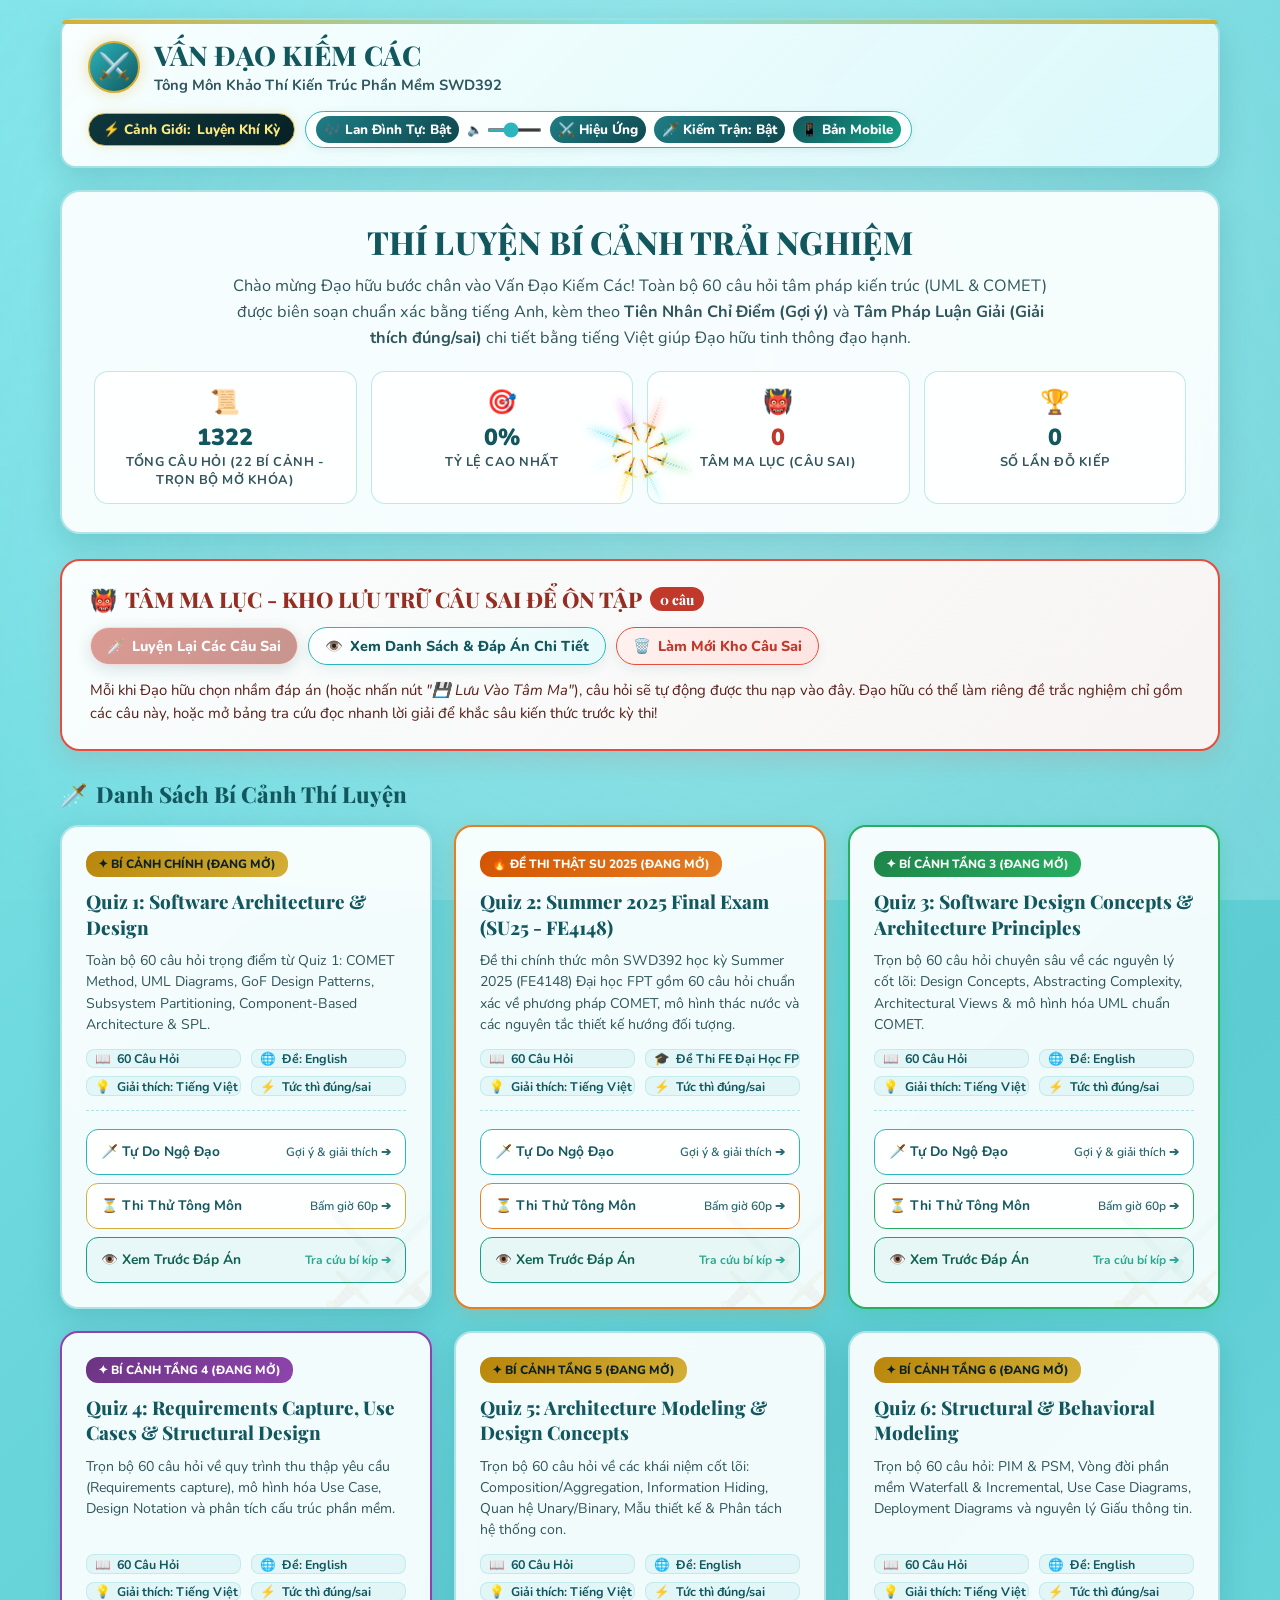
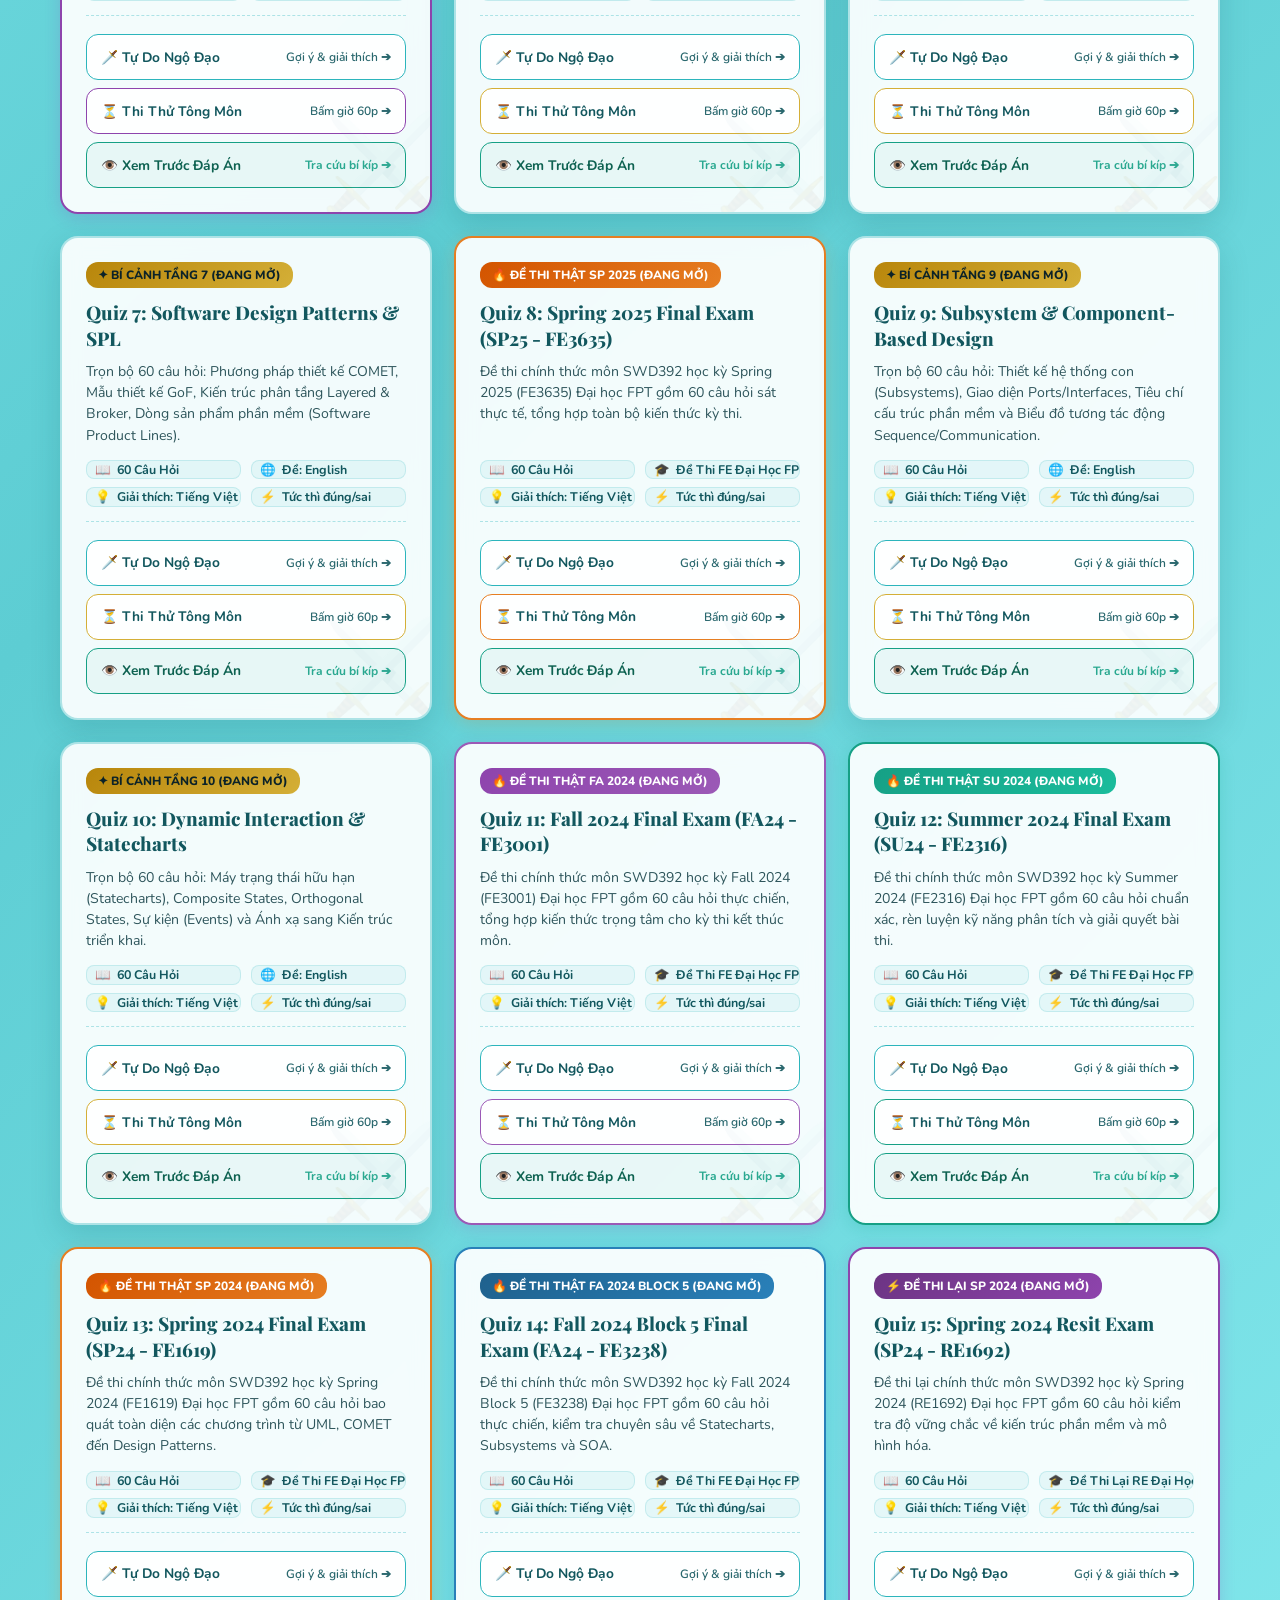
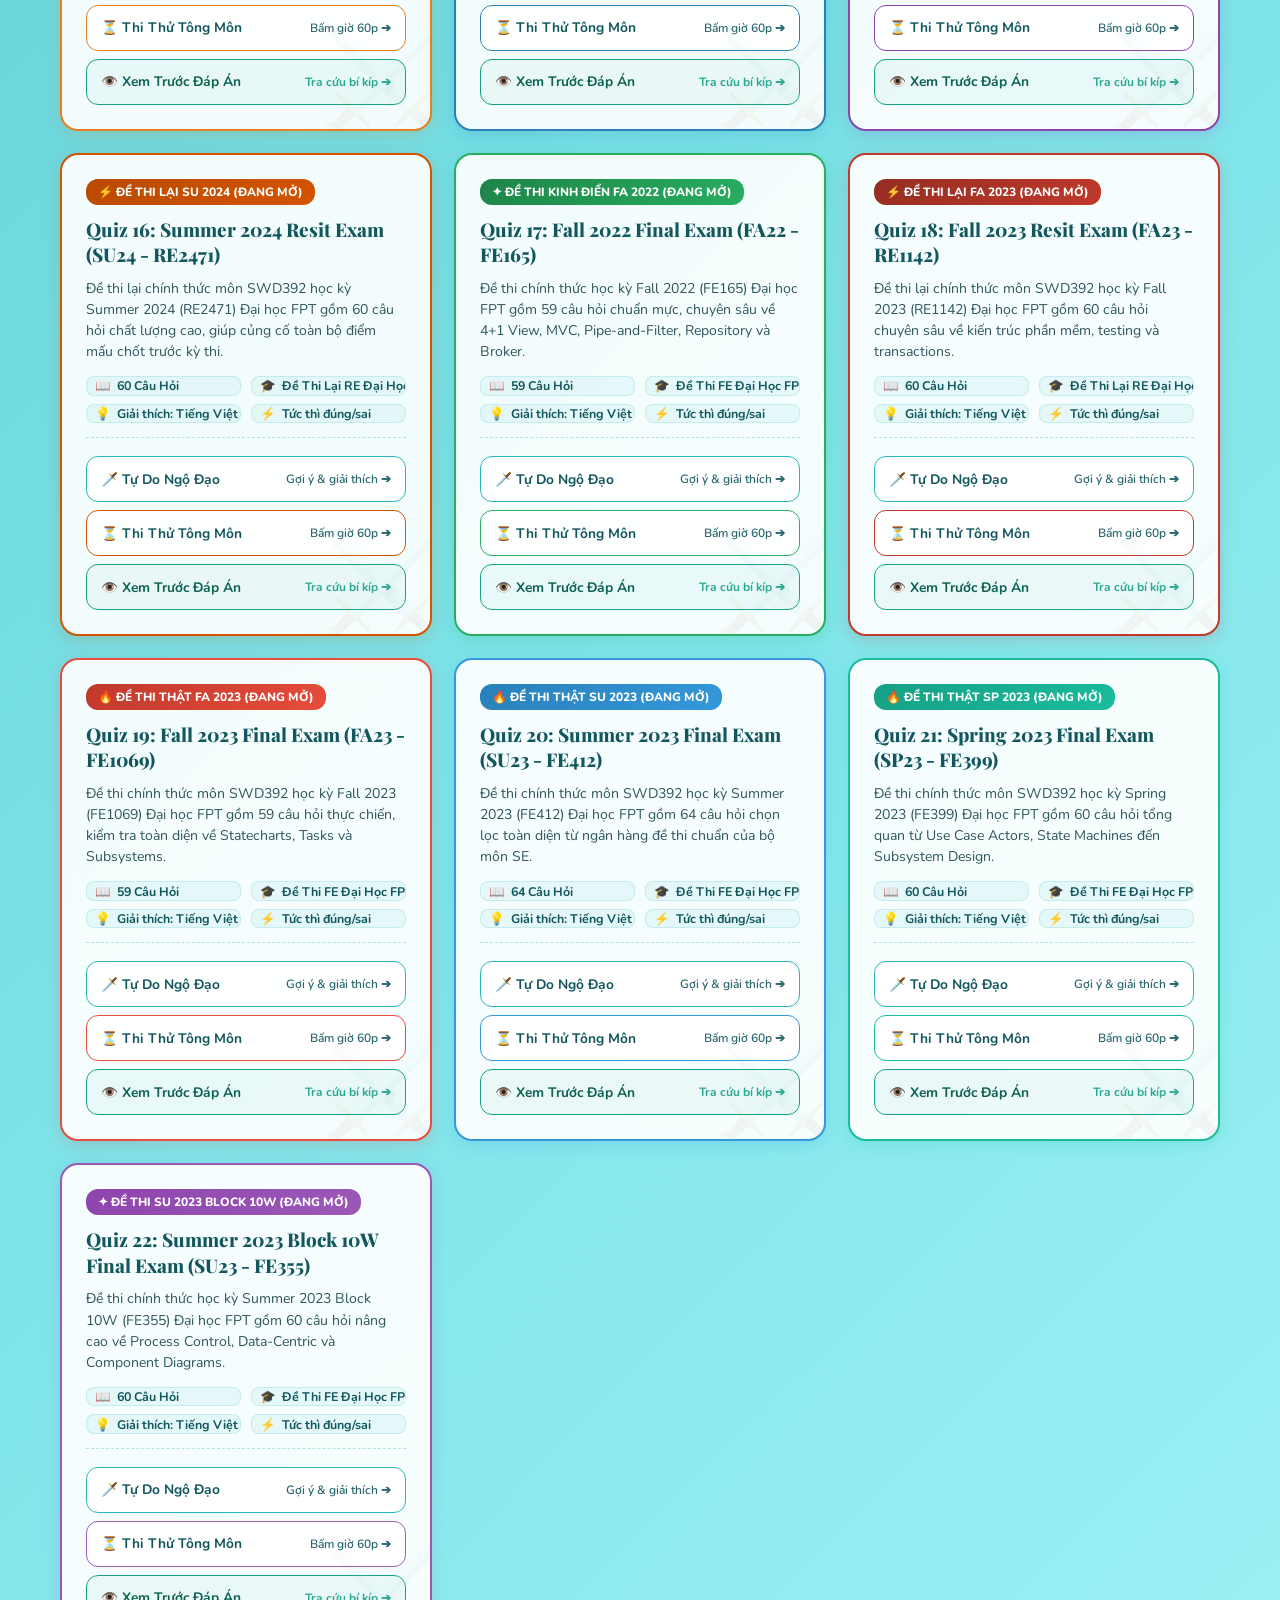
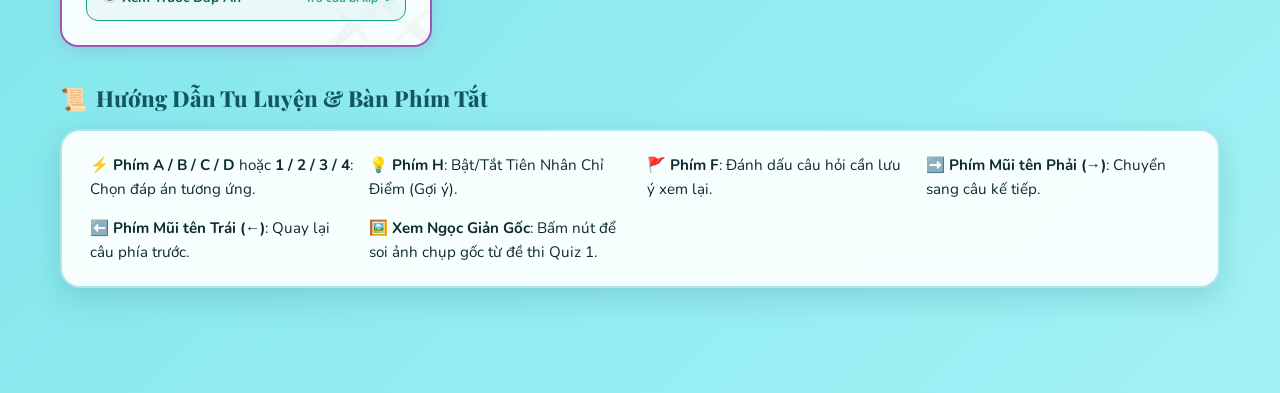
==== commit 0b895e78: "giao diện tự động cho điện thoại" ====
--- a/index.html
+++ b/index.html
@@ -4,6 +4,23 @@
   <meta charset="UTF-8">
   <meta name="viewport" content="width=device-width, initial-scale=1.0">
   <title>Vấn Đạo Kiếm Các - SWD392 Quiz Tu Tiên</title>
+  
+  <!-- Tự Động Chuyển Sang Giao Diện Mobile Khi Truy Cập Bằng Điện Thoại -->
+  <script>
+    (function() {
+      var params = new URLSearchParams(window.location.search);
+      if (params.get('view') === 'pc') {
+        sessionStorage.setItem('swd_prefer_pc', 'true');
+      }
+      var preferPc = sessionStorage.getItem('swd_prefer_pc') === 'true';
+      var isMobile = /Android|webOS|iPhone|iPad|iPod|BlackBerry|IEMobile|Opera Mini/i.test(navigator.userAgent) ||
+                     (window.innerWidth <= 768 && ('ontouchstart' in window || navigator.maxTouchPoints > 0));
+      if (isMobile && !preferPc) {
+        window.location.replace('mobile.html');
+      }
+    })();
+  </script>
+
   <link rel="stylesheet" href="style.css">
   <link rel="icon" href="data:image/svg+xml,<svg xmlns=%22http://www.w3.org/2000/svg%22 viewBox=%220 0 100 100%22><text y=%22.9em%22 font-size=%2290%22>🗡️</text></svg>">
 </head>
@@ -44,9 +61,22 @@
           <button class="btn-audio-mini active" id="btn-sword-cursor-toggle" title="Bật/Tắt Hiệu Ứng Vạn Kiếm Quy Tông Theo Chuột">
             <span id="sword-cursor-icon">🗡️</span> <span id="sword-cursor-text">Kiếm Trận</span>
           </button>
+          <a href="mobile.html" onclick="sessionStorage.removeItem('swd_prefer_pc')" class="btn-audio-mini" style="background: linear-gradient(135deg, #12575e, #16a085); color: #fff; border-color: var(--accent-gold); text-decoration: none;" title="Chuyển sang giao diện chuyên biệt cho điện thoại">
+            <span>📱</span> <span>Bản Mobile</span>
+          </a>
         </div>
       </div>
     </header>
+
+    <!-- Mobile Smart Banner (Tự động hiển thị trên điện thoại) -->
+    <div id="mobile-detect-banner" style="display: none; background: #e8f8f9; border: 1.5px solid #2cb5bc; border-radius: 14px; padding: 10px 16px; margin-bottom: 16px; justify-content: space-between; align-items: center; gap: 10px; box-shadow: 0 4px 14px rgba(18, 87, 94, 0.1);">
+      <div style="font-size: 0.88rem; color: #12575e; font-weight: 700;">
+        📱 Đang dùng điện thoại? Khám phá <strong>Giao Diện Mobile</strong> siêu gọn & mượt!
+      </div>
+      <a href="mobile.html" onclick="sessionStorage.removeItem('swd_prefer_pc')" class="btn-cultivation primary" style="padding: 6px 14px; font-size: 0.82rem; white-space: nowrap; border-radius: 20px; text-decoration: none;">
+        Vào Ngay ➔
+      </a>
+    </div>
 
     <!-- Hero Cultivation Section -->
     <section class="portal-hero">
@@ -151,7 +181,7 @@
       <!-- Quiz 2 Card -->
       <div class="quiz-card" style="border-color: #e67e22; box-shadow: 0 4px 16px rgba(230, 126, 34, 0.2);">
         <div>
-          <span class="quiz-card-badge" style="background: linear-gradient(135deg, #d35400, #e67e22); color: #fff;">🔥 ĐỀ THI THẬT SU 2025 (ĐÃ MỞ KHÓA)</span>
+          <span class="quiz-card-badge" style="background: linear-gradient(135deg, #d35400, #e67e22); color: #fff;">🔥 ĐỀ THI THẬT SU 2025 (ĐANG MỞ)</span>
           <h4>Quiz 2: Summer 2025 Final Exam (SU25 - FE4148)</h4>
           <p class="quiz-desc">
             Đề thi chính thức môn SWD392 học kỳ Summer 2025 (FE4148) Đại học FPT gồm 60 câu hỏi chuẩn xác về phương pháp COMET, mô hình thác nước và các nguyên tắc thiết kế hướng đối tượng.
@@ -184,7 +214,7 @@
       <!-- Quiz 3 Card -->
       <div class="quiz-card" style="border-color: #27ae60; box-shadow: 0 4px 16px rgba(39, 174, 96, 0.2);">
         <div>
-          <span class="quiz-card-badge" style="background: linear-gradient(135deg, #1e8449, #27ae60); color: #fff;">✦ BÍ CẢNH TẦNG 3: NGUYÊN LÝ THIẾT KẾ (ĐÃ MỞ KHÓA)</span>
+          <span class="quiz-card-badge" style="background: linear-gradient(135deg, #1e8449, #27ae60); color: #fff;">✦ BÍ CẢNH TẦNG 3 (ĐANG MỞ)</span>
           <h4>Quiz 3: Software Design Concepts & Architecture Principles</h4>
           <p class="quiz-desc">
             Trọn bộ 60 câu hỏi chuyên sâu về các nguyên lý cốt lõi: Design Concepts, Abstracting Complexity, Architectural Views & mô hình hóa UML chuẩn COMET.
@@ -217,7 +247,7 @@
       <!-- Quiz 4 Card -->
       <div class="quiz-card" style="border-color: #8e44ad; box-shadow: 0 4px 16px rgba(142, 68, 173, 0.2);">
         <div>
-          <span class="quiz-card-badge" style="background: linear-gradient(135deg, #6c3483, #8e44ad); color: #fff;">✦ BÍ CẢNH TẦNG 4: USE CASE & STRUCTURE (ĐÃ MỞ KHÓA)</span>
+          <span class="quiz-card-badge" style="background: linear-gradient(135deg, #6c3483, #8e44ad); color: #fff;">✦ BÍ CẢNH TẦNG 4 (ĐANG MỞ)</span>
           <h4>Quiz 4: Requirements Capture, Use Cases & Structural Design</h4>
           <p class="quiz-desc">
             Trọn bộ 60 câu hỏi về quy trình thu thập yêu cầu (Requirements capture), mô hình hóa Use Case, Design Notation và phân tích cấu trúc phần mềm.
--- a/style.css
+++ b/style.css
@@ -459,13 +459,16 @@
   color: #fff;
   padding: 4px 12px;
   border-radius: 12px;
-  font-size: 0.76rem;
+  font-size: 0.75rem;
   font-weight: 800;
   height: 26px;
   box-sizing: border-box;
   margin-bottom: 12px;
   align-self: flex-start;
+  max-width: 100%;
   white-space: nowrap;
+  overflow: hidden;
+  text-overflow: ellipsis;
 }
 
 .quiz-card-badge.gold {
@@ -798,6 +801,57 @@
   font-weight: 600;
   padding-top: 3px;
   flex-grow: 1;
+}
+
+/* Option Body Wrap for inline explanation layout */
+.option-body-wrap {
+  flex: 1;
+  min-width: 0;
+  display: flex;
+  flex-direction: column;
+}
+
+.option-main-row {
+  display: flex;
+  align-items: center;
+  gap: 10px;
+  width: 100%;
+}
+
+.option-main-row .option-text {
+  flex: 1;
+  min-width: 0;
+}
+
+/* Khung Luận Giải Gọn Ngay Trong Khung Câu Đúng */
+.inline-correct-explanation {
+  margin-top: 10px;
+  background: rgba(255, 255, 255, 0.98);
+  border: 1.5px solid #27ae60;
+  border-left: 5px solid #27ae60;
+  border-radius: 10px;
+  padding: 10px 14px;
+  box-shadow: 0 3px 10px rgba(39, 174, 96, 0.12);
+  animation: fadeInDown 0.25s ease-out;
+}
+
+.inline-exp-title {
+  display: flex;
+  align-items: center;
+  gap: 6px;
+  font-size: 0.82rem;
+  font-weight: 800;
+  color: #1e8449;
+  margin-bottom: 5px;
+  text-transform: uppercase;
+  letter-spacing: 0.3px;
+}
+
+.inline-exp-text {
+  font-size: 0.9rem;
+  line-height: 1.52;
+  color: #0f4c28;
+  font-weight: 600;
 }
 
 .option-sword-icon {
@@ -1691,6 +1745,10 @@
 
   .section-title h3 {
     font-size: 1.2rem;
+  }
+
+  #mobile-detect-banner {
+    display: flex !important;
   }
 
   .quiz-grid {
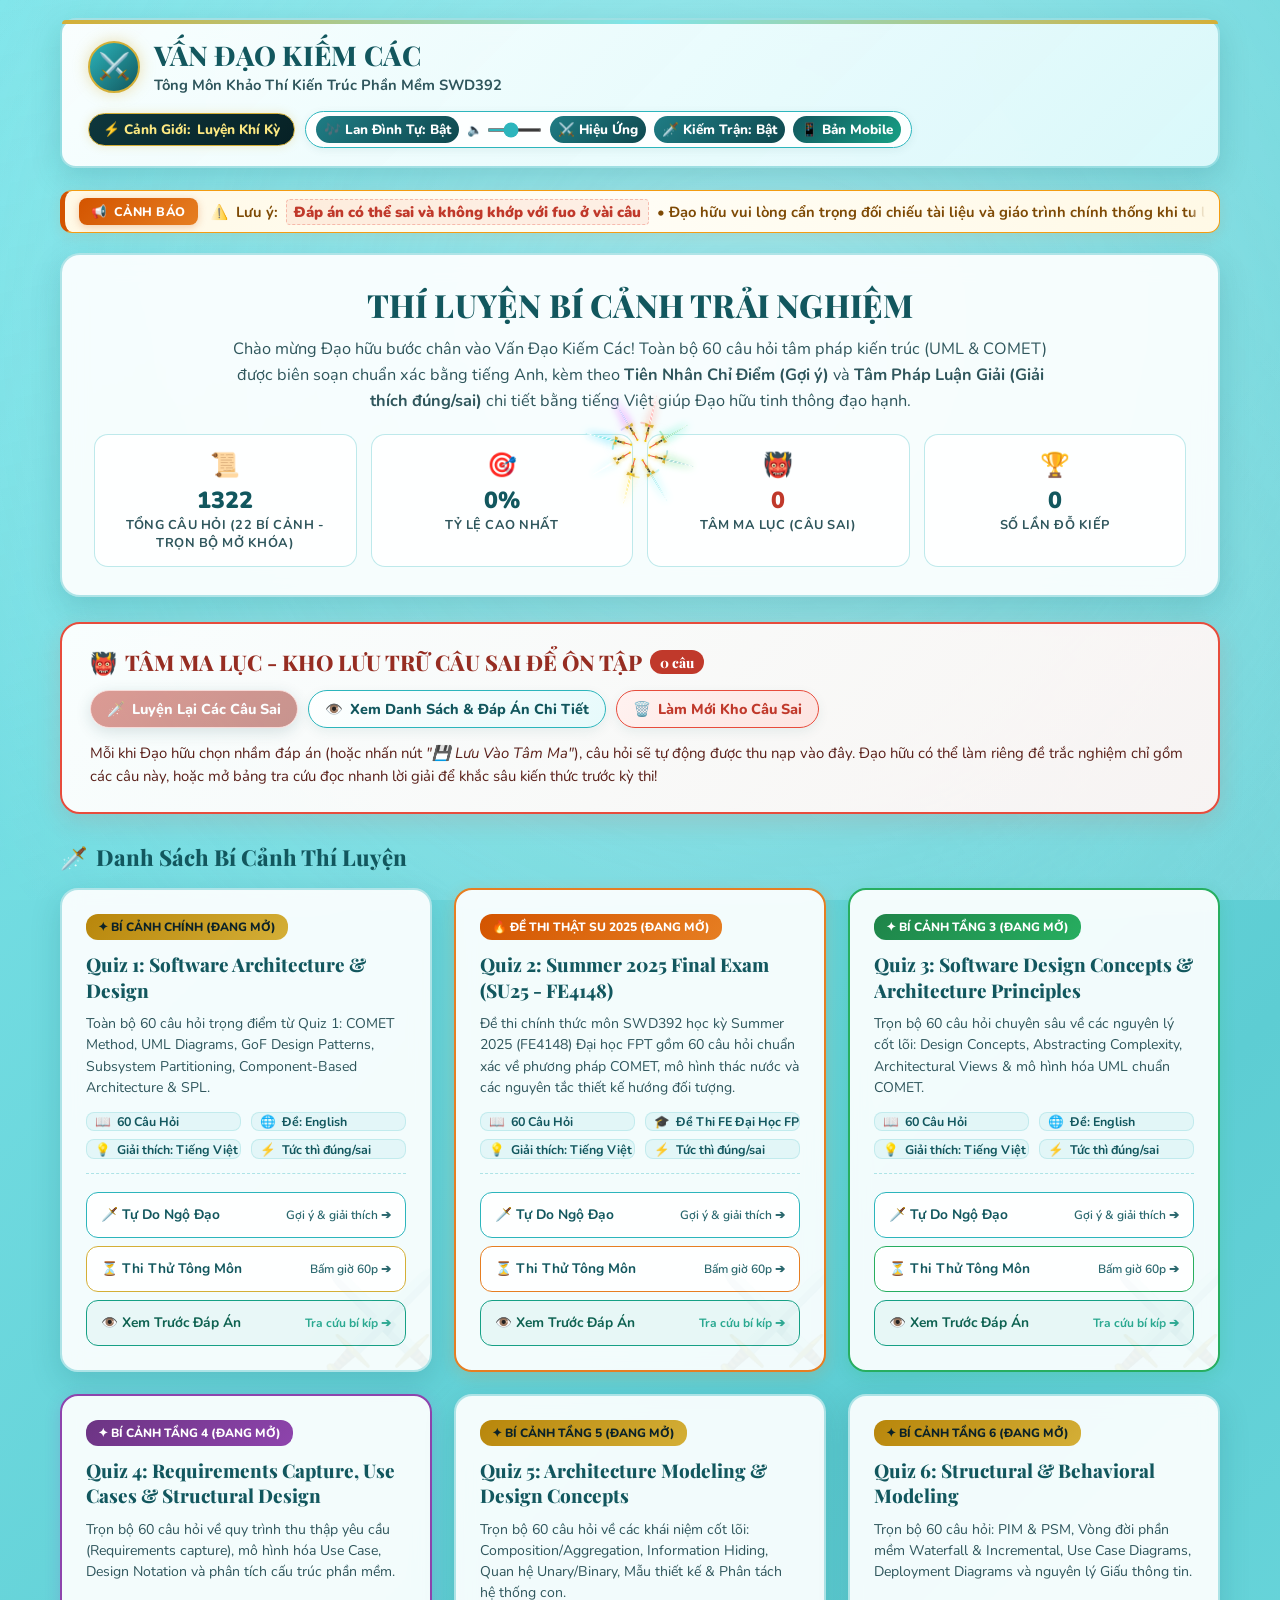
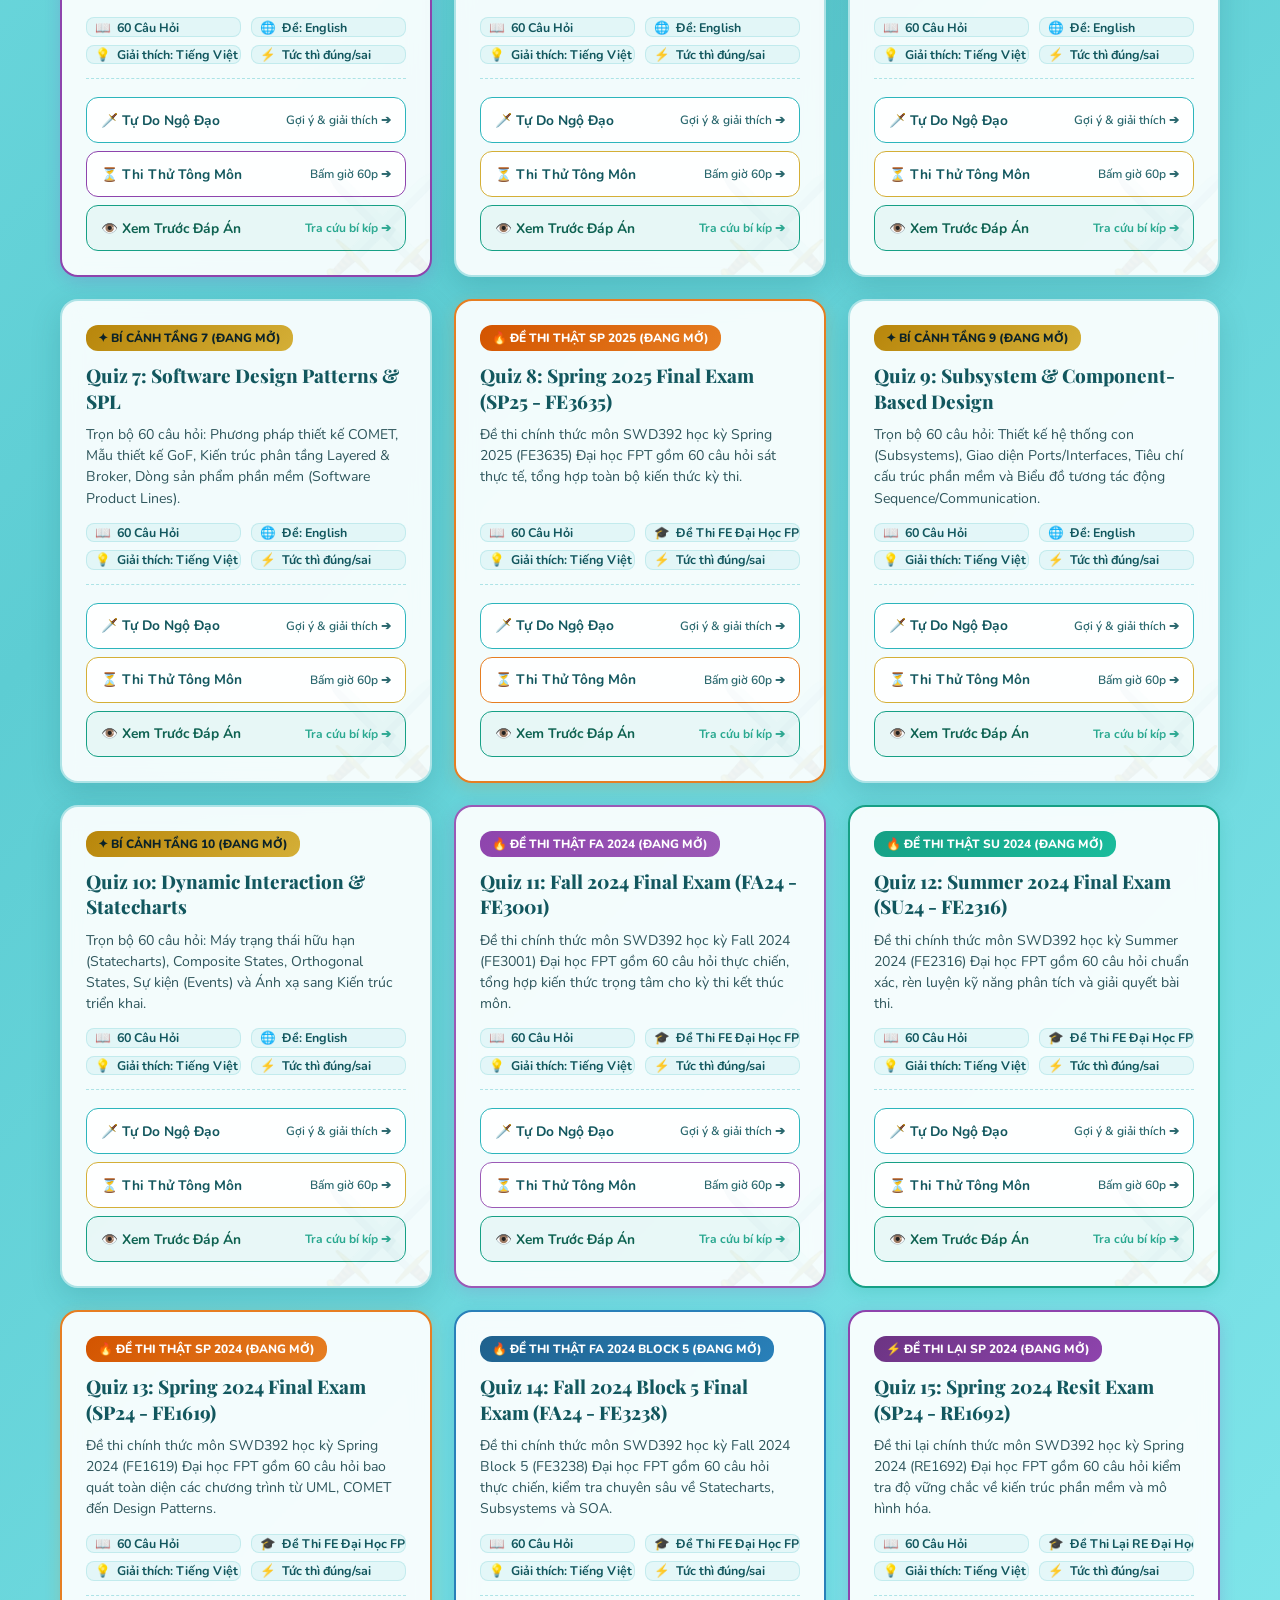
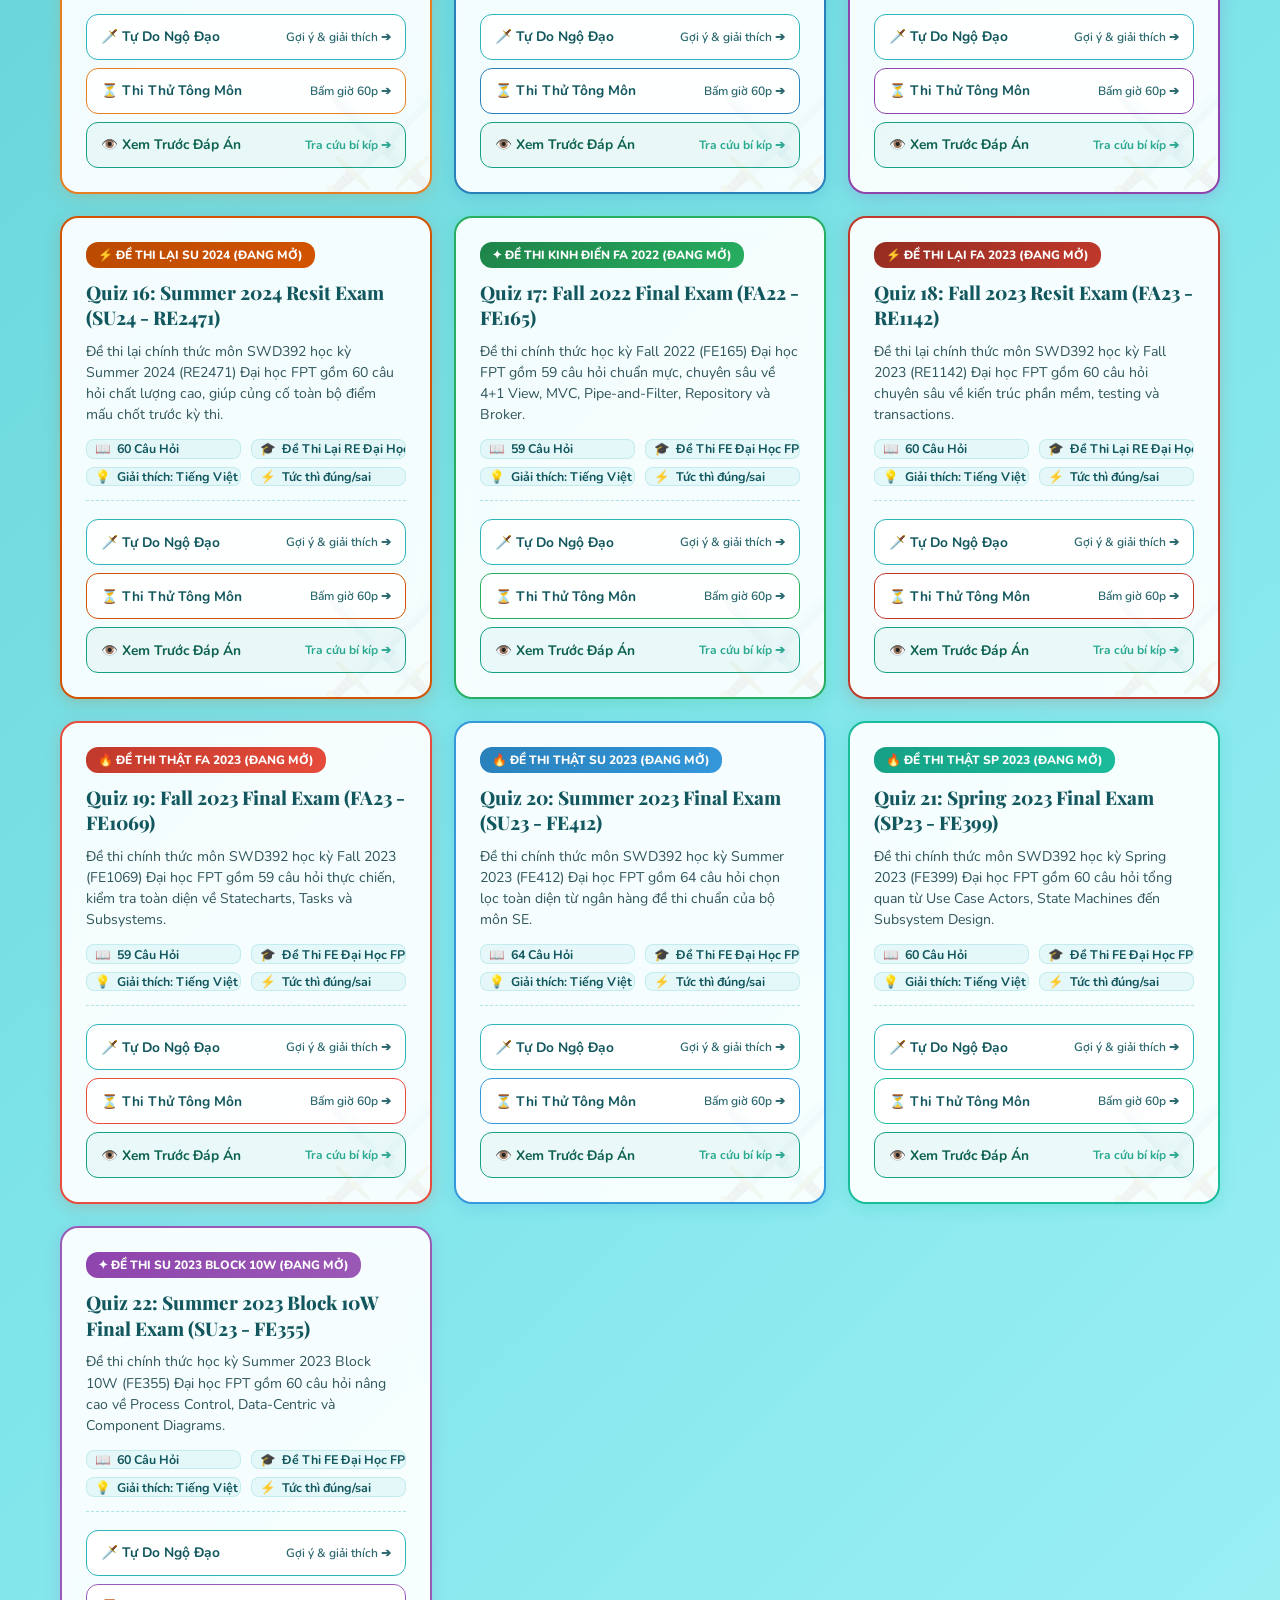
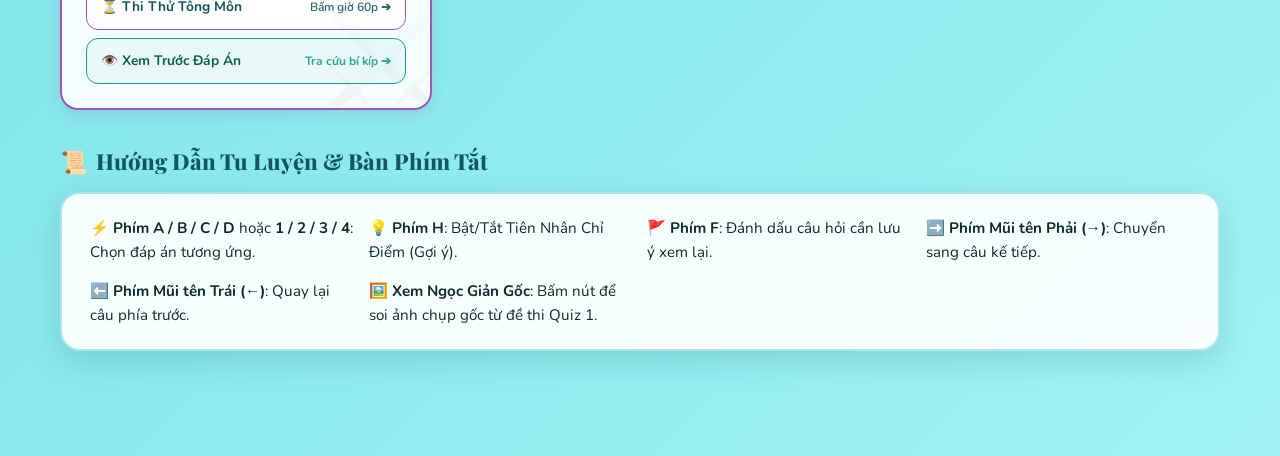
==== commit 61544702: "thông báo" ====
--- a/index.html
+++ b/index.html
@@ -67,6 +67,33 @@
         </div>
       </div>
     </header>
+
+    <!-- Thông Báo Chữ Chạy (Daoist Marquee Ticker) -->
+    <div class="daoist-ticker-wrap" title="Rê chuột vào để tạm dừng chữ chạy">
+      <div class="daoist-ticker-badge">
+        <span>📢</span> Cảnh Báo
+      </div>
+      <div class="daoist-ticker-track">
+        <div class="daoist-ticker-content">
+          <div class="daoist-ticker-inner">
+            <span class="daoist-ticker-item">
+              <span>⚠️</span> <span>Lưu ý:</span> <span class="highlight-warn">Đáp án có thể sai và không khớp với fuo ở vài câu</span> • Đạo hữu vui lòng cẩn trọng đối chiếu tài liệu và giáo trình chính thống khi tu luyện! ✦
+            </span>
+            <span class="daoist-ticker-item">
+              <span>🔔</span> <span>Khảo thí:</span> <span class="highlight-warn">Đáp án có thể sai và không khớp với fuo ở vài câu</span> • Hãy luôn giữ tinh thần phản biện khoa học trước mỗi câu hỏi trắc nghiệm! ✦
+            </span>
+          </div>
+          <div class="daoist-ticker-inner">
+            <span class="daoist-ticker-item">
+              <span>⚠️</span> <span>Lưu ý:</span> <span class="highlight-warn">Đáp án có thể sai và không khớp với fuo ở vài câu</span> • Đạo hữu vui lòng cẩn trọng đối chiếu tài liệu và giáo trình chính thống khi tu luyện! ✦
+            </span>
+            <span class="daoist-ticker-item">
+              <span>🔔</span> <span>Khảo thí:</span> <span class="highlight-warn">Đáp án có thể sai và không khớp với fuo ở vài câu</span> • Hãy luôn giữ tinh thần phản biện khoa học trước mỗi câu hỏi trắc nghiệm! ✦
+            </span>
+          </div>
+        </div>
+      </div>
+    </div>
 
     <!-- Mobile Smart Banner (Tự động hiển thị trên điện thoại) -->
     <div id="mobile-detect-banner" style="display: none; background: #e8f8f9; border: 1.5px solid #2cb5bc; border-radius: 14px; padding: 10px 16px; margin-bottom: 16px; justify-content: space-between; align-items: center; gap: 10px; box-shadow: 0 4px 14px rgba(18, 87, 94, 0.1);">
--- a/style.css
+++ b/style.css
@@ -268,6 +268,101 @@
 }
 
 /* ===================================================================
+   DAOIST TICKER / MARQUEE ANNOUNCEMENT BAR (THÔNG BÁO CHỮ CHẠY)
+   =================================================================== */
+.daoist-ticker-wrap {
+  width: 100%;
+  display: flex;
+  align-items: center;
+  background: linear-gradient(90deg, #fff9e6 0%, #fffdf5 50%, #fff9e6 100%);
+  border: 1.5px solid #f39c12;
+  border-left: 5px solid #d35400;
+  border-radius: 12px;
+  padding: 7px 14px;
+  margin-bottom: 20px;
+  box-shadow: 0 4px 14px rgba(211, 84, 0, 0.1);
+  box-sizing: border-box;
+  overflow: hidden;
+  position: relative;
+  gap: 12px;
+}
+
+.daoist-ticker-badge {
+  display: inline-flex;
+  align-items: center;
+  gap: 6px;
+  background: linear-gradient(135deg, #d35400, #e67e22);
+  color: #fff;
+  font-size: 0.78rem;
+  font-weight: 800;
+  text-transform: uppercase;
+  letter-spacing: 0.5px;
+  padding: 5px 12px;
+  border-radius: 8px;
+  white-space: nowrap;
+  flex-shrink: 0;
+  box-shadow: 0 2px 8px rgba(211, 84, 0, 0.28);
+  animation: pulseTicker 2.5s infinite ease-in-out;
+}
+
+@keyframes pulseTicker {
+  0%, 100% { transform: scale(1); }
+  50% { transform: scale(1.04); }
+}
+
+.daoist-ticker-track {
+  flex: 1;
+  overflow: hidden;
+  white-space: nowrap;
+  position: relative;
+  display: flex;
+  mask-image: linear-gradient(to right, transparent, black 16px, black calc(100% - 16px), transparent);
+  -webkit-mask-image: linear-gradient(to right, transparent, black 16px, black calc(100% - 16px), transparent);
+}
+
+.daoist-ticker-content {
+  display: inline-flex;
+  white-space: nowrap;
+  animation: tickerScroll 26s linear infinite;
+  cursor: pointer;
+}
+
+.daoist-ticker-content:hover,
+.daoist-ticker-content:active {
+  animation-play-state: paused;
+}
+
+.daoist-ticker-inner {
+  display: inline-flex;
+  white-space: nowrap;
+  flex-shrink: 0;
+}
+
+.daoist-ticker-item {
+  display: inline-flex;
+  align-items: center;
+  gap: 8px;
+  padding-right: 50px;
+  font-size: 0.92rem;
+  font-weight: 700;
+  color: #7e4a05;
+}
+
+.daoist-ticker-item .highlight-warn {
+  color: #c0392b;
+  font-weight: 900;
+  background: rgba(231, 76, 60, 0.08);
+  padding: 2px 7px;
+  border-radius: 4px;
+  border: 1px dashed rgba(231, 76, 60, 0.32);
+}
+
+@keyframes tickerScroll {
+  0% { transform: translateX(0); }
+  100% { transform: translateX(-50%); }
+}
+
+/* ===================================================================
    PORTAL INDEX PAGE: SẢNH TÔNG MÔN / CHỌN BÍ CẢNH
    =================================================================== */
 .portal-hero {
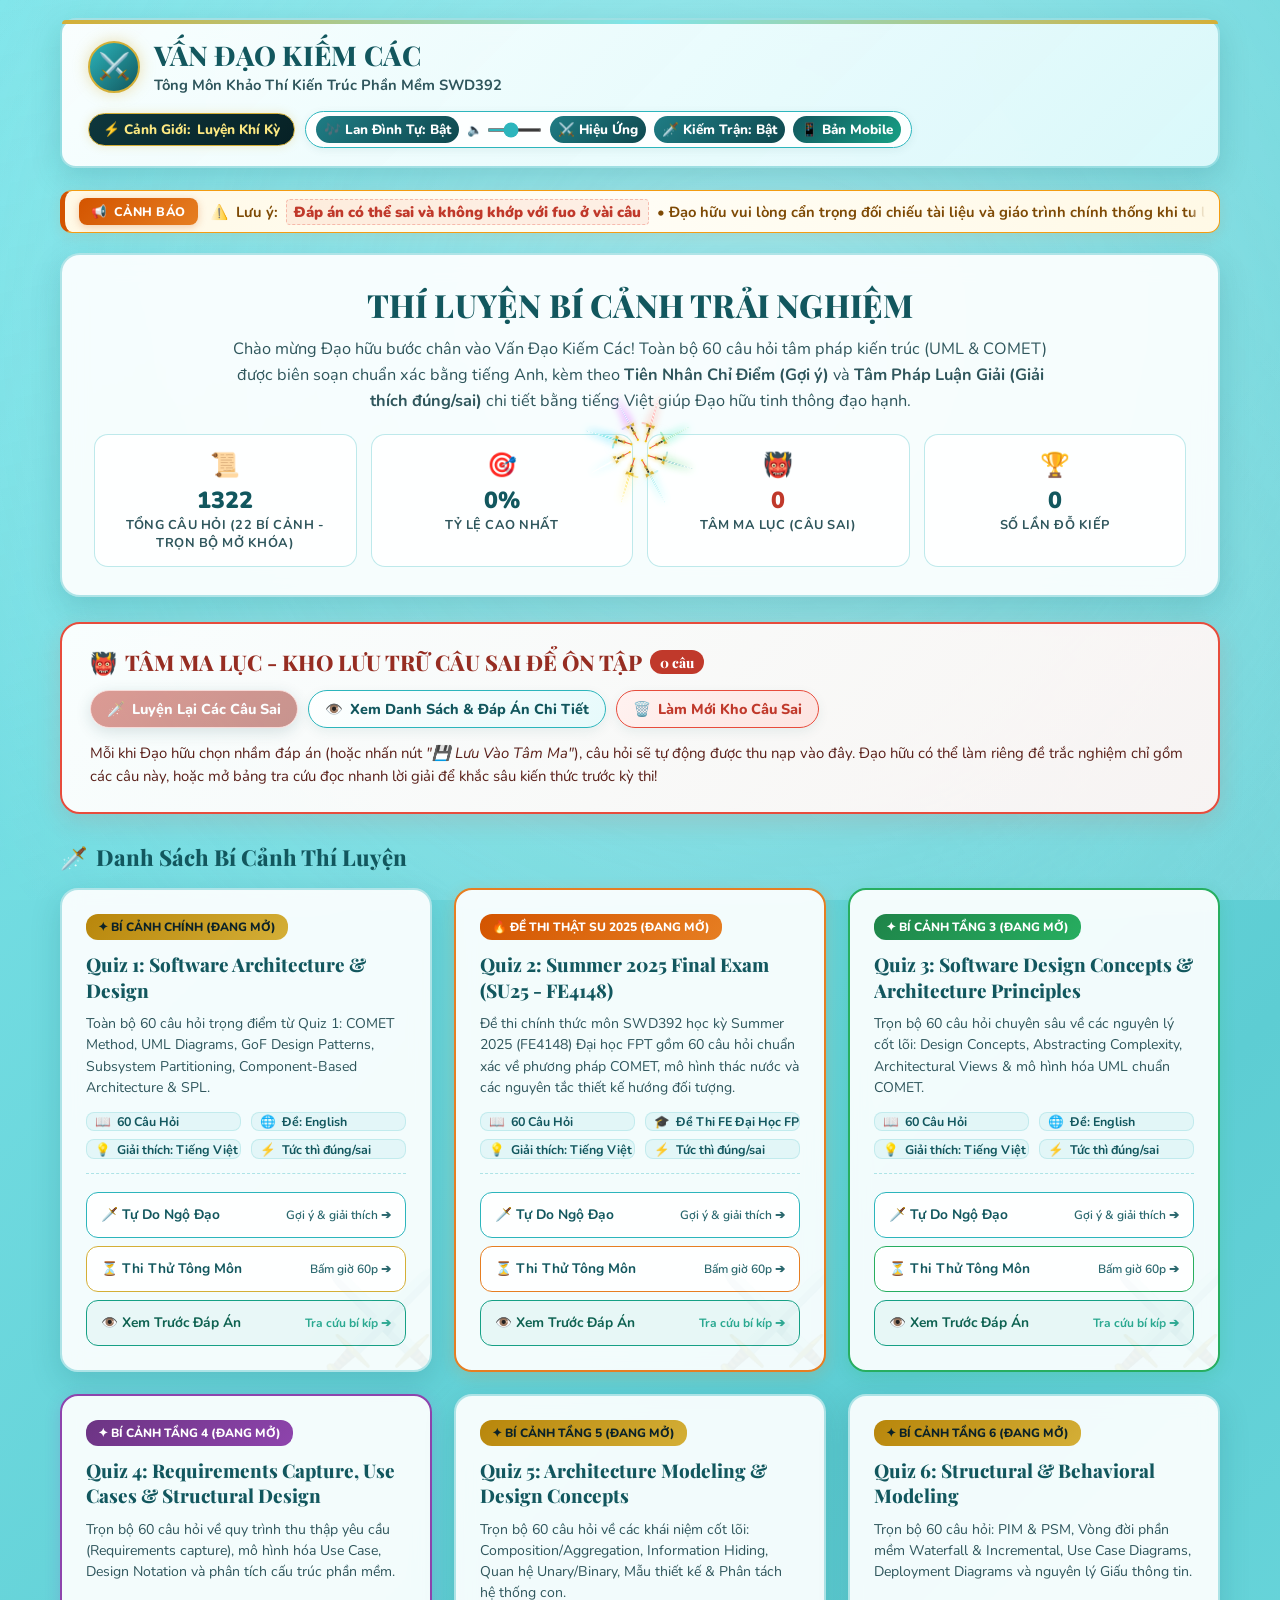
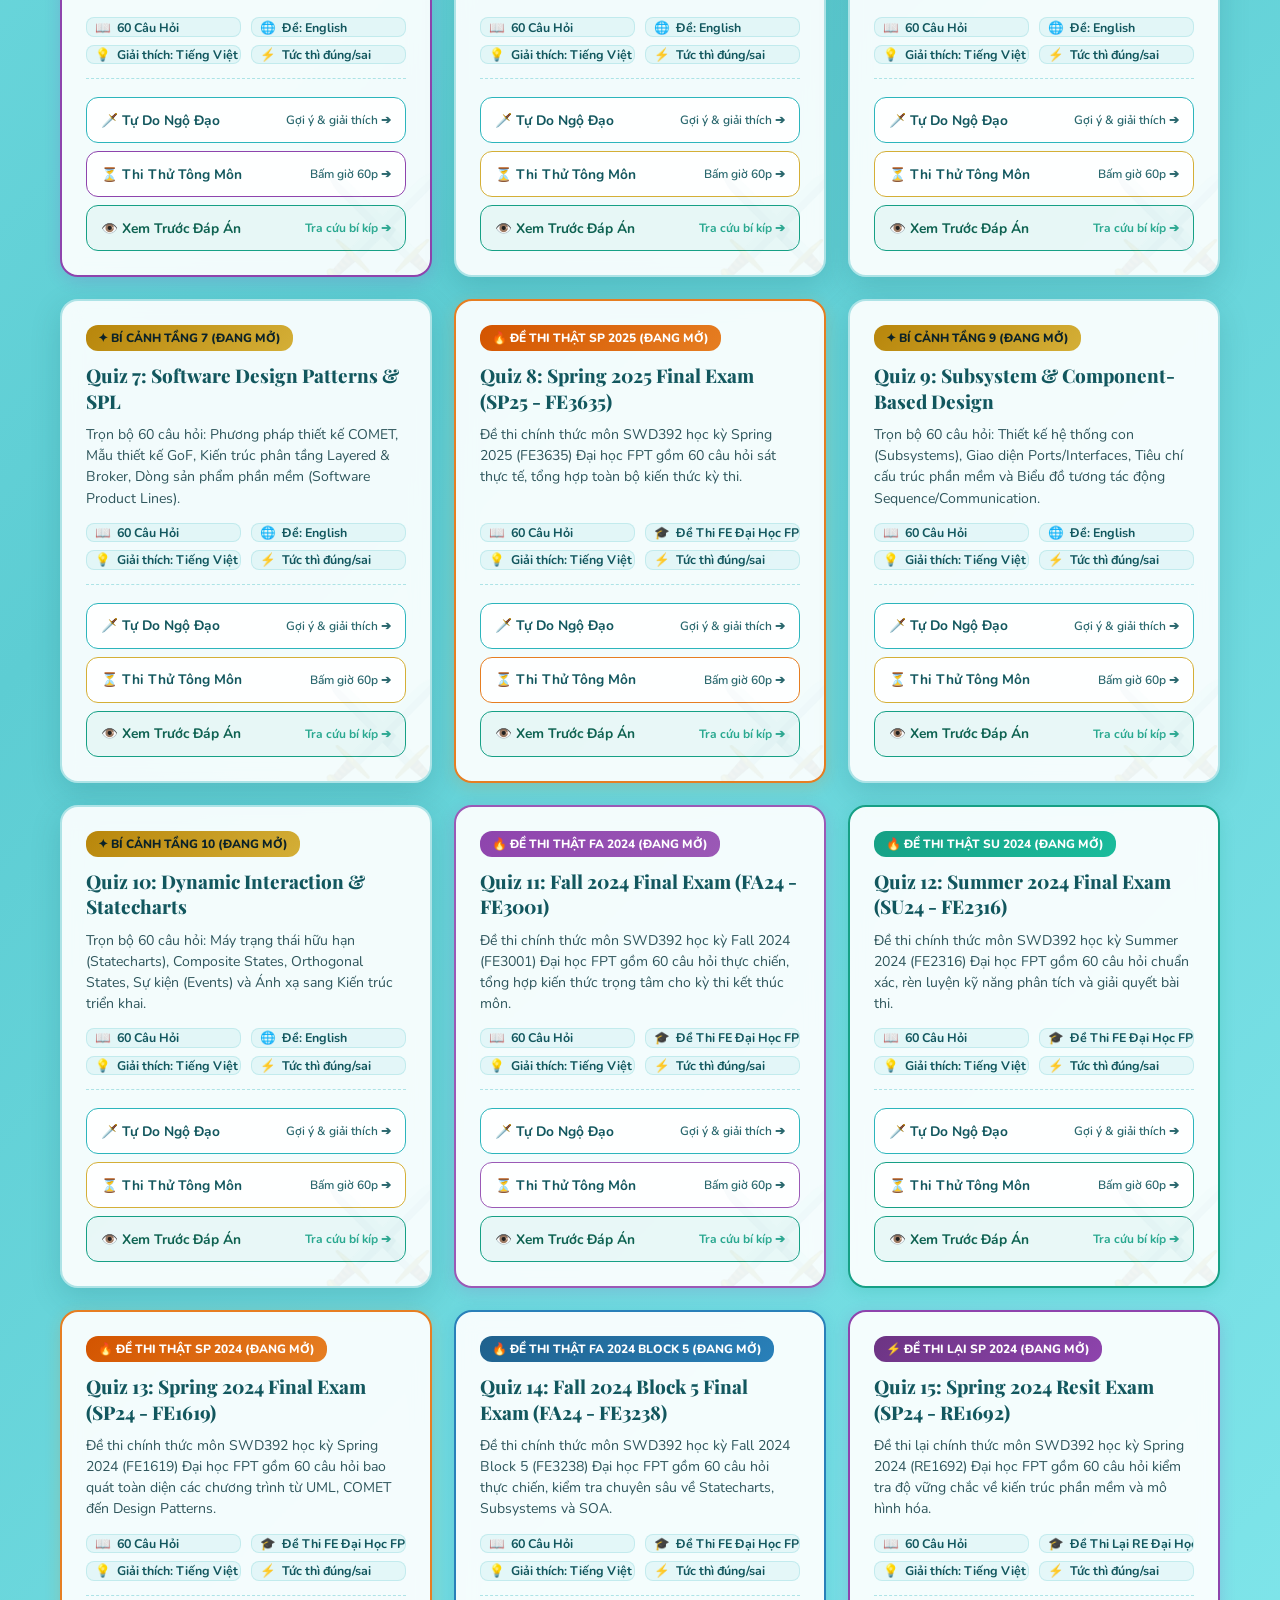
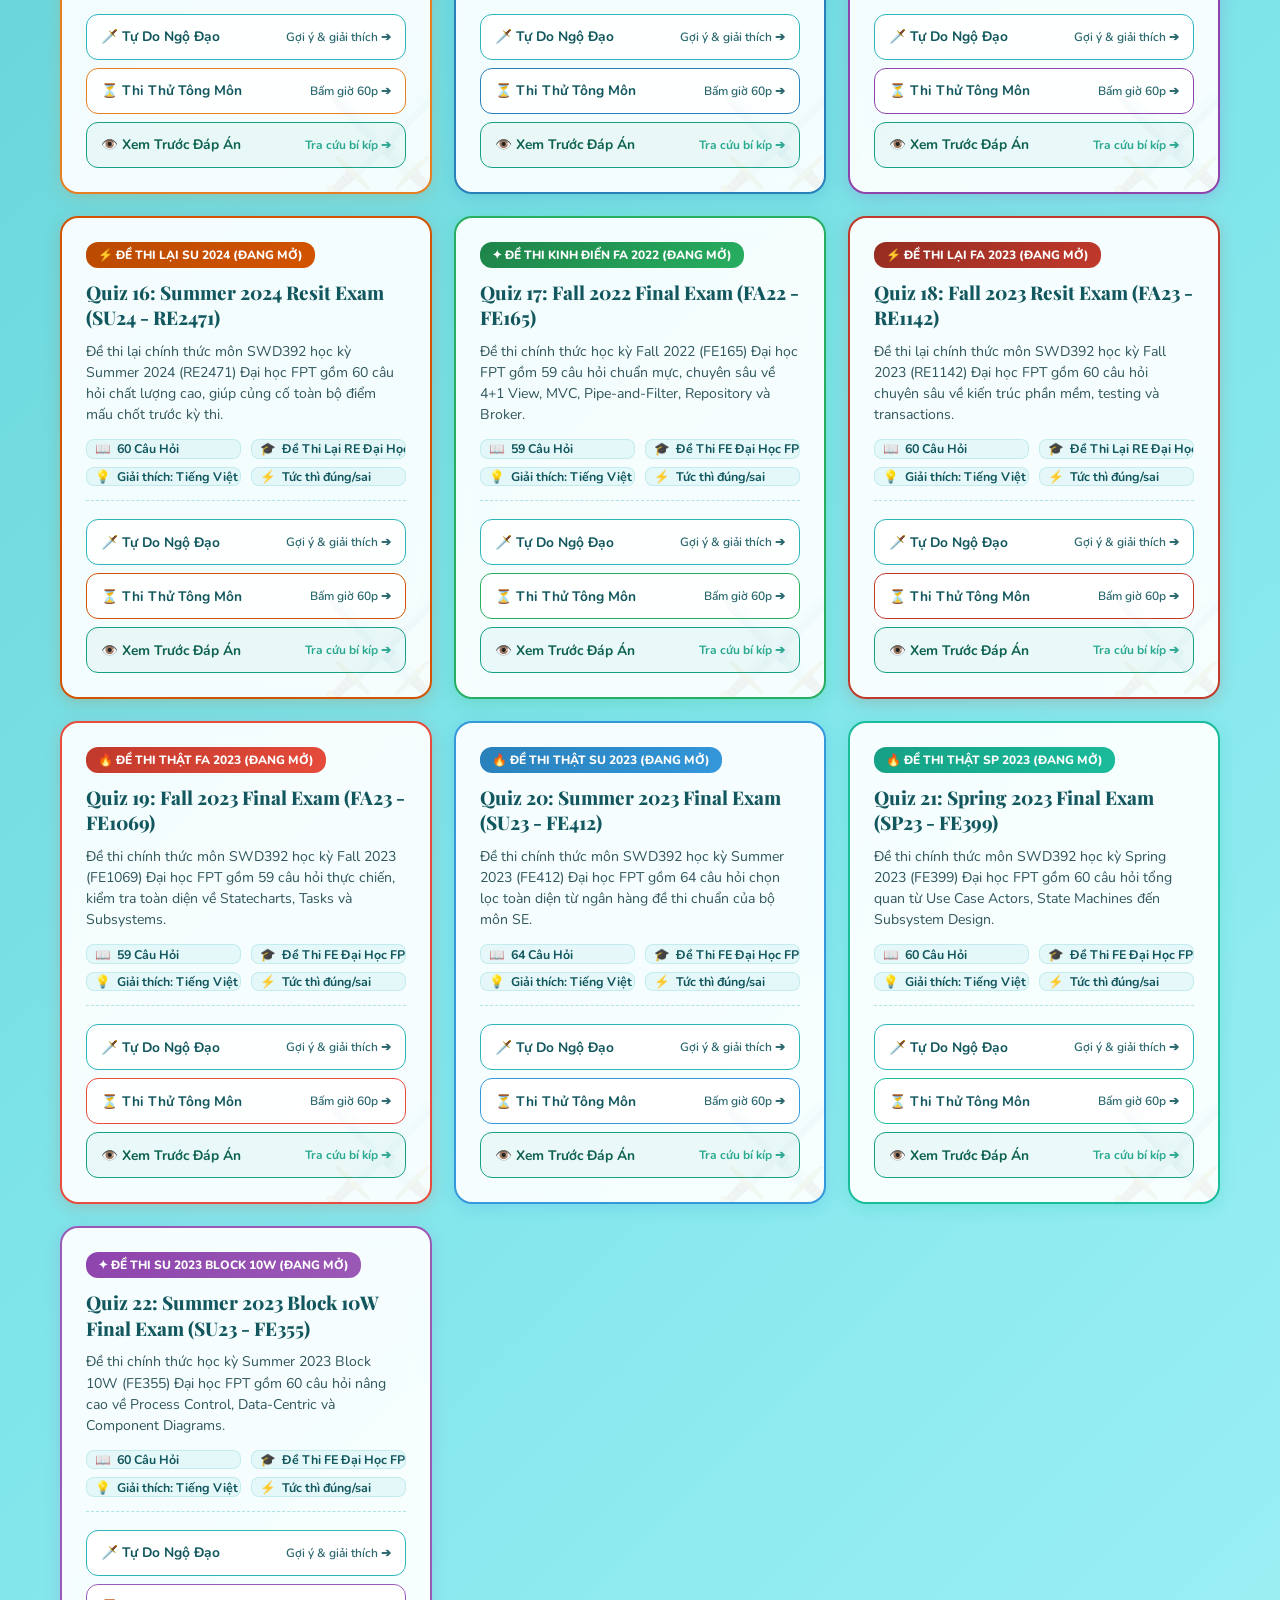
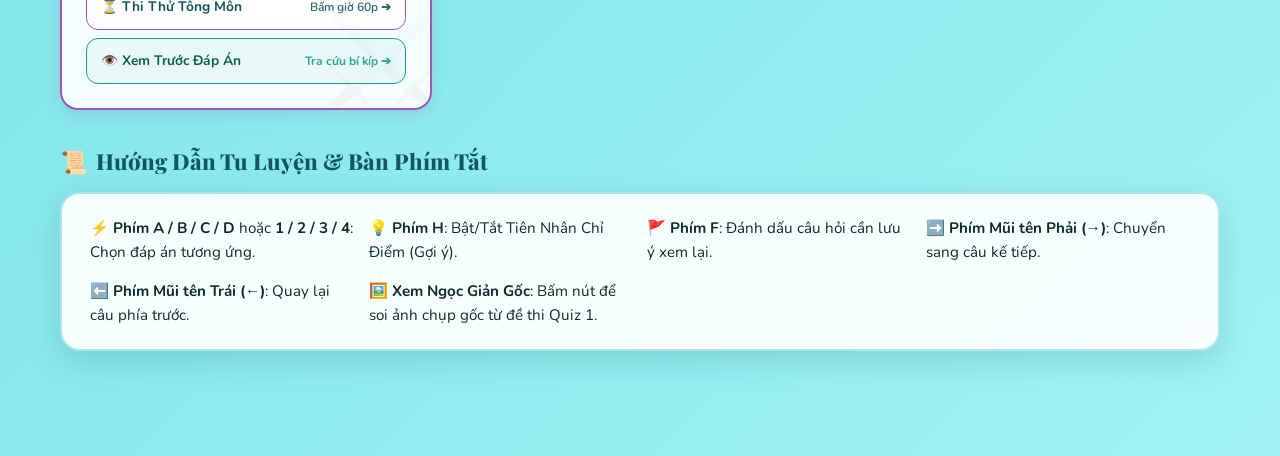
==== commit 6f82a294: "thông báo" ====
--- a/index.html
+++ b/index.html
@@ -80,7 +80,7 @@
               <span>⚠️</span> <span>Lưu ý:</span> <span class="highlight-warn">Đáp án có thể sai và không khớp với fuo ở vài câu</span> • Đạo hữu vui lòng cẩn trọng đối chiếu tài liệu và giáo trình chính thống khi tu luyện! ✦
             </span>
             <span class="daoist-ticker-item">
-              <span>🔔</span> <span>Khảo thí:</span> <span class="highlight-warn">Đáp án có thể sai và không khớp với fuo ở vài câu</span> • Hãy luôn giữ tinh thần phản biện khoa học trước mỗi câu hỏi trắc nghiệm! ✦
+              <span>🔔</span> <span>Tông chủ:</span> <span class="highlight-warn">Đáp án có thể sai và không khớp với fuo ở vài câu</span> • Tông chủ đang đàm đạo cùng các trưởng lão để giải quyết! ✦
             </span>
           </div>
           <div class="daoist-ticker-inner">
@@ -88,7 +88,7 @@
               <span>⚠️</span> <span>Lưu ý:</span> <span class="highlight-warn">Đáp án có thể sai và không khớp với fuo ở vài câu</span> • Đạo hữu vui lòng cẩn trọng đối chiếu tài liệu và giáo trình chính thống khi tu luyện! ✦
             </span>
             <span class="daoist-ticker-item">
-              <span>🔔</span> <span>Khảo thí:</span> <span class="highlight-warn">Đáp án có thể sai và không khớp với fuo ở vài câu</span> • Hãy luôn giữ tinh thần phản biện khoa học trước mỗi câu hỏi trắc nghiệm! ✦
+              <span>🔔</span> <span>Tông chủ:</span> <span class="highlight-warn">Đáp án có thể sai và không khớp với fuo ở vài câu</span> • Tông chủ đang đàm đạo cùng các trưởng lão để giải quyết! ✦
             </span>
           </div>
         </div>
